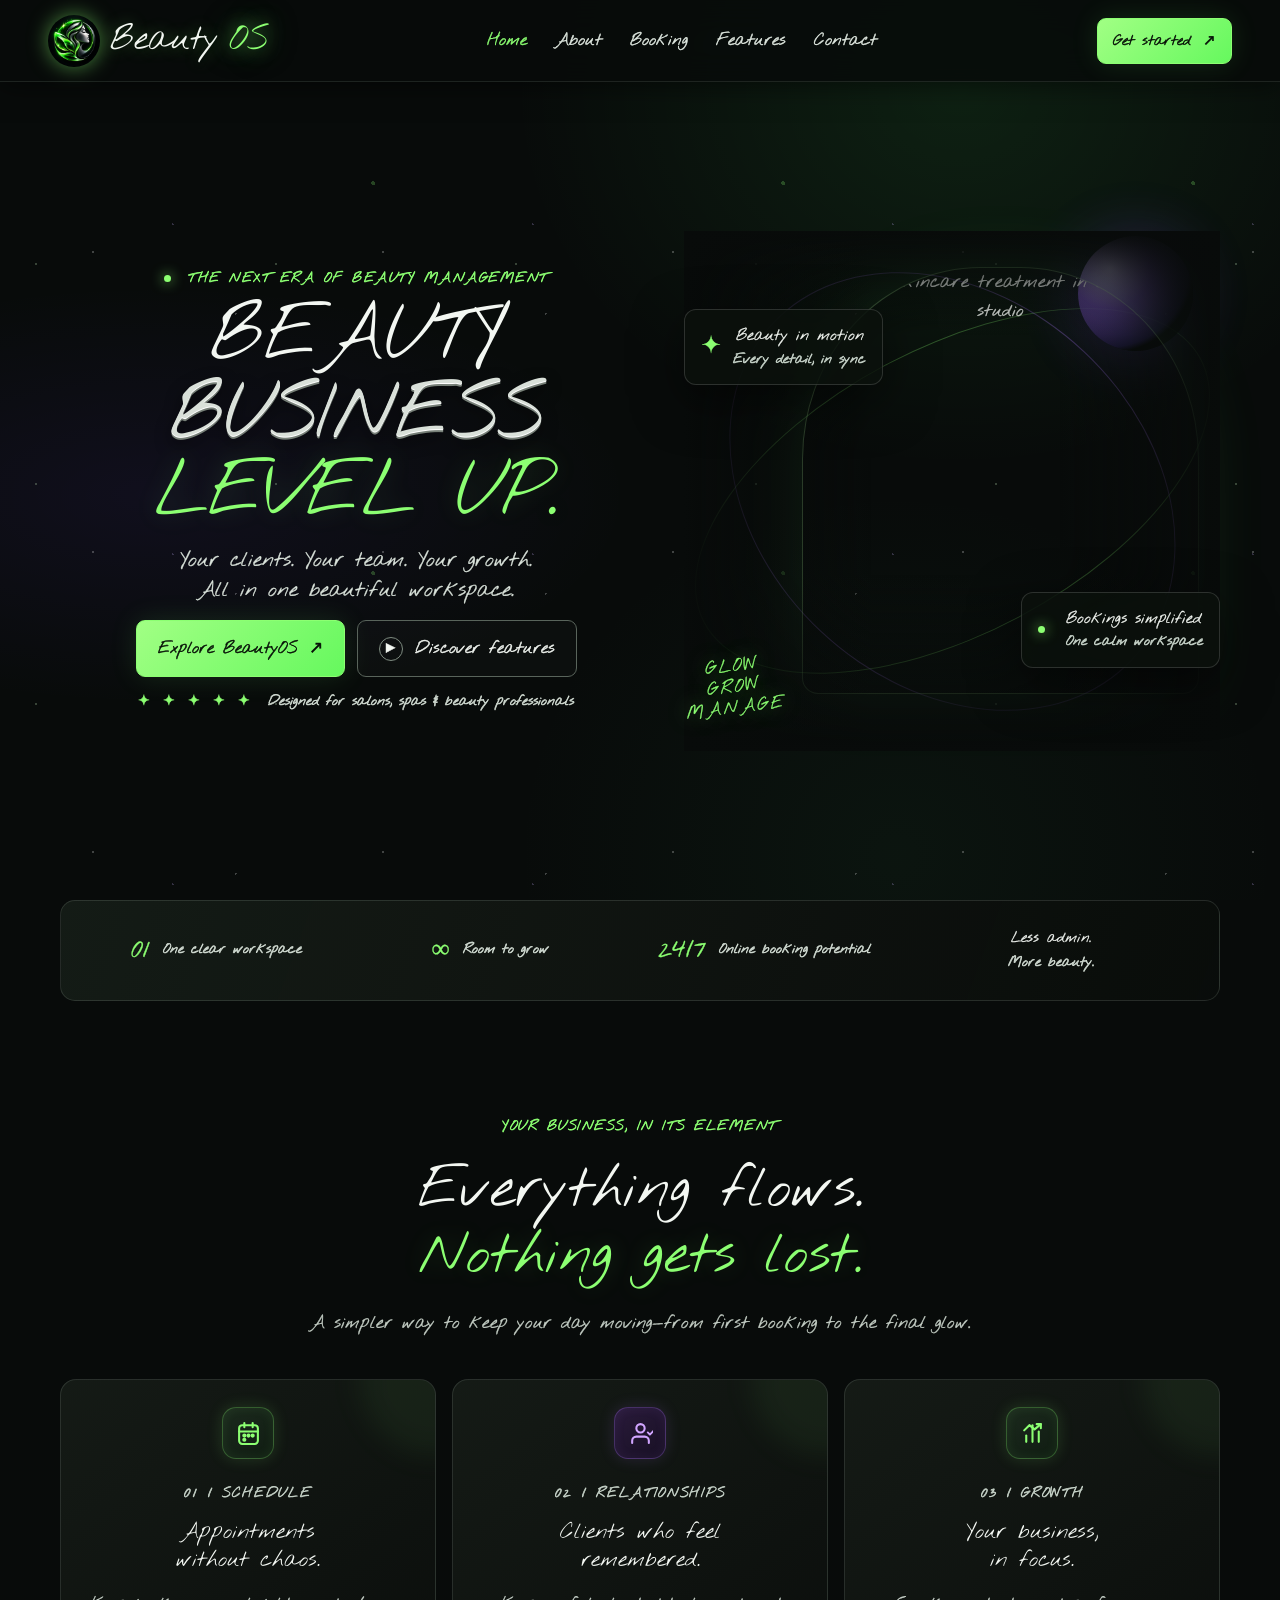
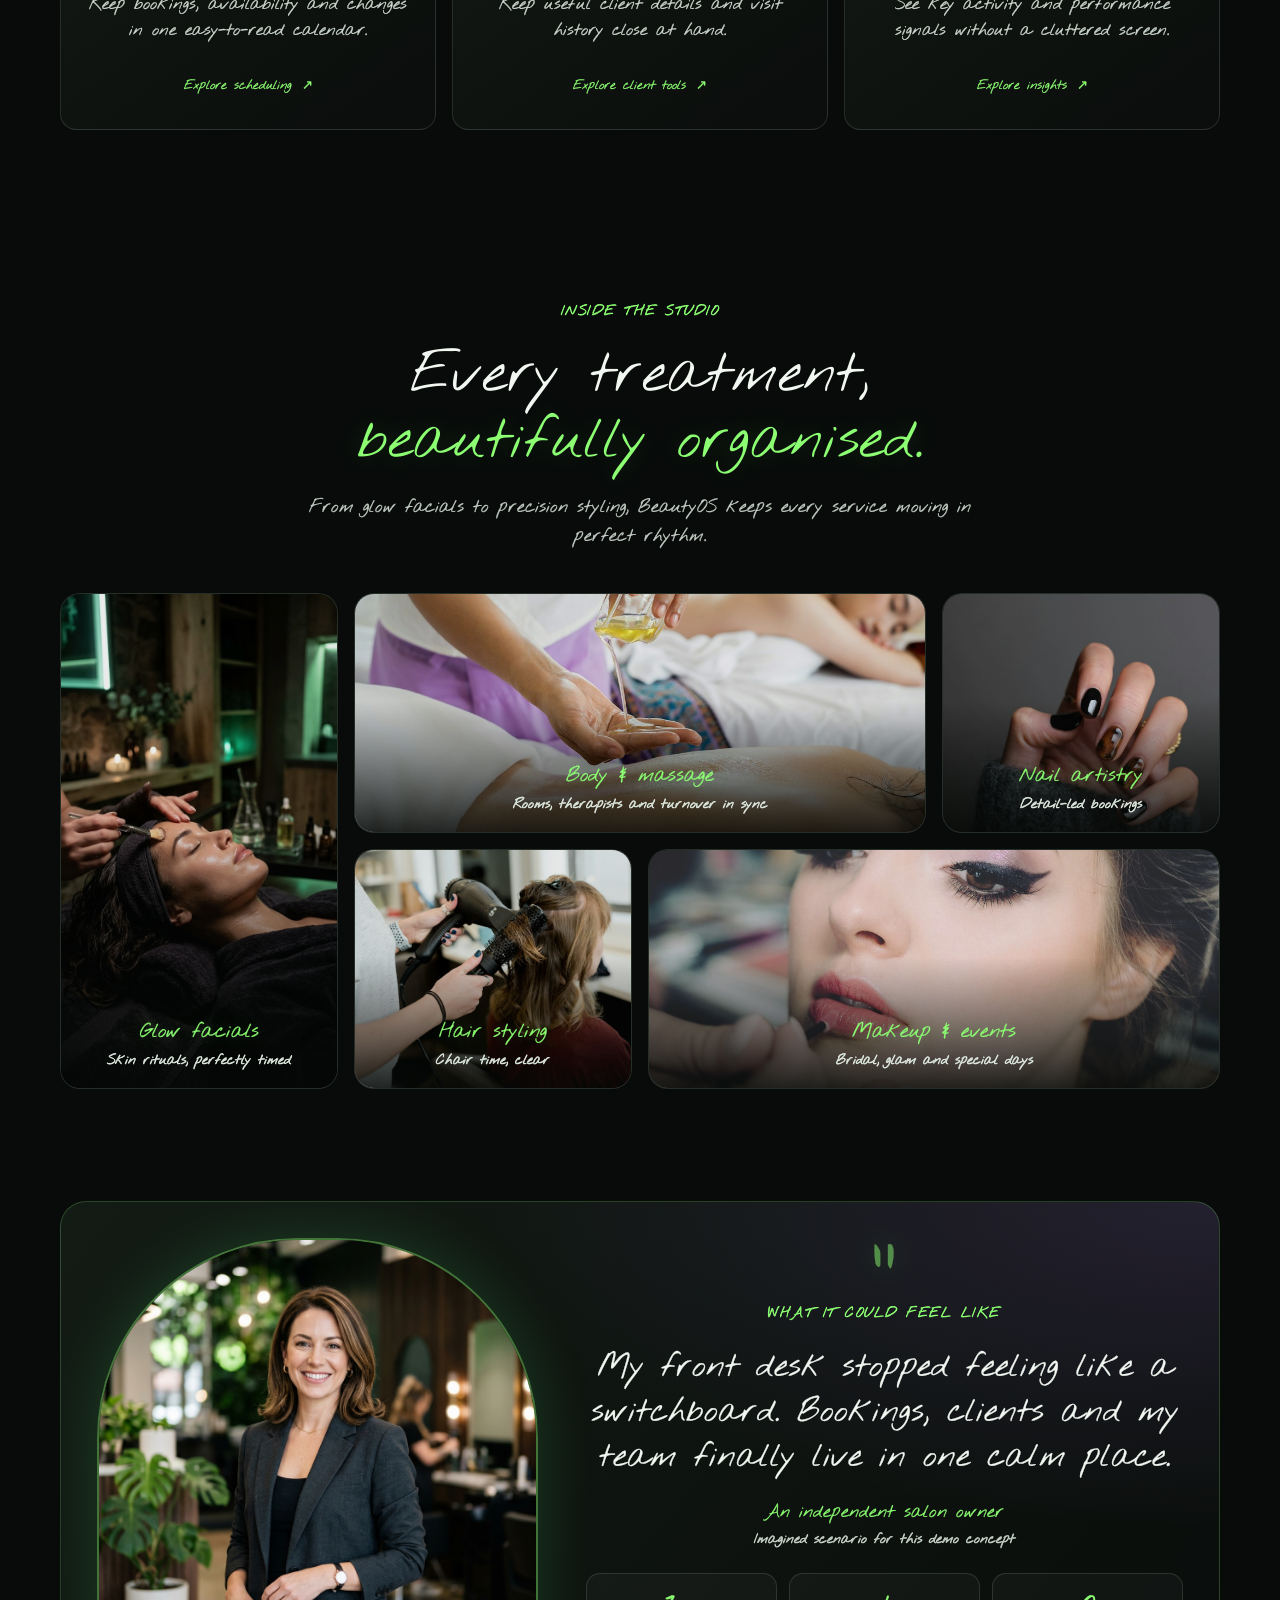
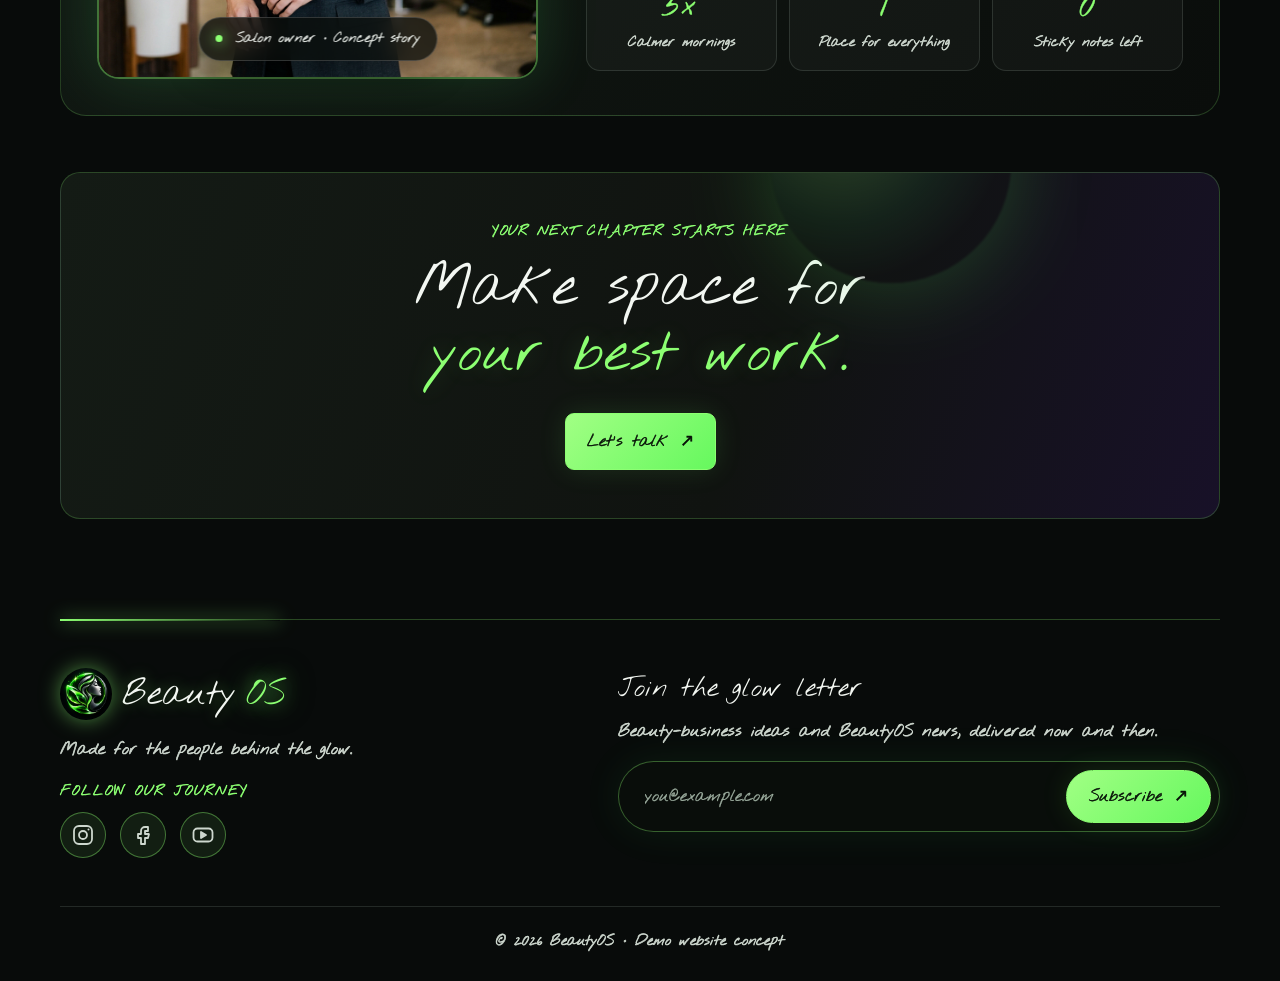
==== index.html @ af2d4995 "FirstCommit" ====
<!doctype html>
<html lang="en">
<head>
  <meta charset="utf-8">
  <meta name="viewport" content="width=device-width, initial-scale=1">
  <meta name="theme-color" content="#080b0a">
  <meta name="description" content="BeautyOS helps salons, spas, clinics and beauty professionals manage bookings, clients and growth.">
  <title>BeautyOS — Beauty Business, Level Up</title>
  <link rel="icon" type="image/png" href="assets/logo.png">
  <link rel="apple-touch-icon" href="assets/logo.png">
  <link rel="preconnect" href="https://fonts.googleapis.com">
  <link rel="preconnect" href="https://fonts.gstatic.com" crossorigin>
  <link href="https://fonts.googleapis.com/css2?family=Nothing+You+Could+Do&display=swap" rel="stylesheet">
  <link rel="stylesheet" href="styles.css">
</head>
<body>
<div class="space-glow"></div>
<header class="site-header">
  <a class="brand" href="index.html" aria-label="BeautyOS home"><img class="brand-icon" src="assets/logo.png" alt="BeautyOS Logo">Beauty<span>OS</span></a>
  <button class="menu-toggle" aria-label="Toggle navigation" aria-expanded="false">☰</button>
  <nav class="nav-links">
    <a class="active" href="index.html">Home</a>
    <a href="about.html">About</a>
    <a href="booking.html">Booking</a>
    <a href="features.html">Features</a>
    <a href="contact.html">Contact</a>
  </nav>
  <a class="button button-small" href="booking.html">Get started <span>↗</span></a>
</header>
<main>
  <section class="hero section-wrap">
    <div class="hero-copy reveal">
      <p class="eyebrow"><span class="pulse-dot"></span> THE NEXT ERA OF BEAUTY MANAGEMENT</p>
      <h1>BEAUTY<br><span class="metal-text">BUSINESS</span><br><span class="green-text">LEVEL UP.</span></h1>
      <p class="lead">Your clients. Your team. Your growth.<br>All in one beautiful workspace.</p>
      <div class="hero-actions">
        <a class="button" href="booking.html">Explore BeautyOS <span>↗</span></a>
        <a class="button button-ghost" href="features.html"><span class="play">▶</span> Discover features</a>
      </div>
      <div class="trust-line"><span class="tiny-stars">✦ ✦ ✦ ✦ ✦</span> Designed for salons, spas & beauty professionals</div>
    </div>
    <div class="hero-visual reveal delay-2">
      <div class="orbit orbit-one"></div>
      <div class="orbit orbit-two"></div>
      <div class="planet"></div>
      <img class="beauty-photo" src="https://images.unsplash.com/photo-1616394584738-fc6e612e71b9?auto=format&fit=crop&w=1000&q=85" alt="Beauty skincare treatment in a premium studio">
      <div class="photo-shade"></div>
      <div class="floating-tag tag-top">
        <span class="tag-icon">✦</span>
        <div><b>Beauty in motion</b><small>Every detail, in sync</small></div>
      </div>
      <div class="floating-tag tag-bottom">
        <span class="live-dot"></span>
        <div><b>Bookings simplified</b><small>One calm workspace</small></div>
      </div>
      <div class="glow-word">GLOW<br>GROW<br>MANAGE</div>
    </div>
  </section>
  <section class="stats-strip section-wrap reveal">
    <div><strong>01</strong><span>One clear workspace</span></div>
    <div><strong>∞</strong><span>Room to grow</span></div>
    <div><strong>24/7</strong><span>Online booking potential</span></div>
    <div class="stats-note">Less admin.<br><span>More beauty.</span></div>
  </section>
  <section class="section-wrap section-block">
    <div class="section-heading reveal">
      <p class="eyebrow">YOUR BUSINESS, IN ITS ELEMENT</p>
      <h2>Everything flows.<br><span class="green-text">Nothing gets lost.</span></h2>
      <p class="muted">A simpler way to keep your day moving—from first booking to the final glow.</p>
    </div>
    <div class="feature-grid">
      <article class="feature-card reveal">
        <div class="feature-icon green-icon">
          <svg viewBox="0 0 24 24" fill="none" stroke="currentColor" stroke-width="2" stroke-linecap="round" stroke-linejoin="round" aria-hidden="true"><rect x="3" y="4" width="18" height="18" rx="3"/><line x1="16" y1="2" x2="16" y2="6"/><line x1="8" y1="2" x2="8" y2="6"/><line x1="3" y1="10" x2="21" y2="10"/><circle cx="8" cy="14" r="1" fill="currentColor"/><circle cx="12" cy="14" r="1" fill="currentColor"/><circle cx="16" cy="14" r="1" fill="currentColor"/><circle cx="8" cy="18" r="1" fill="currentColor"/></svg>
        </div>
        <p class="card-kicker">01 / SCHEDULE</p>
        <h3>Appointments<br>without chaos.</h3>
        <p>Keep bookings, availability and changes in one easy-to-read calendar.</p>
        <a href="features.html">Explore scheduling <span>↗</span></a>
      </article>
      <article class="feature-card reveal delay-1">
        <div class="feature-icon purple-icon">
          <svg viewBox="0 0 24 24" fill="none" stroke="currentColor" stroke-width="2" stroke-linecap="round" stroke-linejoin="round" aria-hidden="true"><path d="M20 21v-2a4 4 0 0 0-4-4H8a4 4 0 0 0-4 4v2"/><circle cx="12" cy="7" r="4"/><path d="M19 11l2 2 4-4" stroke-width="1.8"/></svg>
        </div>
        <p class="card-kicker">02 / RELATIONSHIPS</p>
        <h3>Clients who feel<br>remembered.</h3>
        <p>Keep useful client details and visit history close at hand.</p>
        <a href="features.html">Explore client tools <span>↗</span></a>
      </article>
      <article class="feature-card reveal delay-2">
        <div class="feature-icon green-icon">
          <svg viewBox="0 0 24 24" fill="none" stroke="currentColor" stroke-width="2" stroke-linecap="round" stroke-linejoin="round" aria-hidden="true"><line x1="18" y1="20" x2="18" y2="10"/><line x1="12" y1="20" x2="12" y2="4"/><line x1="6" y1="20" x2="6" y2="14"/><polyline points="4 9 9 4 14 8 20 3"/><polyline points="16 3 20 3 20 7"/></svg>
        </div>
        <p class="card-kicker">03 / GROWTH</p>
        <h3>Your business,<br>in focus.</h3>
        <p>See key activity and performance signals without a cluttered screen.</p>
        <a href="features.html">Explore insights <span>↗</span></a>
      </article>
    </div>
  </section>
  <section class="section-wrap sec">
    <div class="section-heading reveal">
      <p class="eyebrow">INSIDE THE STUDIO</p>
      <h2>Every treatment,<br><span class="green-text">beautifully organised.</span></h2>
      <p class="muted">From glow facials to precision styling, BeautyOS keeps every service moving in perfect rhythm.</p>
    </div>
    <div class="bento">
      <figure class="bento-item bento-tall"><img src="assets/facial-glow.jpg" alt="Glow facial treatment in a dark green-lit spa" loading="lazy"><figcaption><b>Glow facials</b><small>Skin rituals, perfectly timed</small></figcaption></figure>
      <figure class="bento-item bento-wide"><img src="assets/massage.jpg" alt="Relaxing oil massage treatment" loading="lazy"><figcaption><b>Body &amp; massage</b><small>Rooms, therapists and turnover in sync</small></figcaption></figure>
      <figure class="bento-item"><img src="assets/nails.jpg" alt="Glossy manicure with tortoiseshell nail art" loading="lazy"><figcaption><b>Nail artistry</b><small>Detail-led bookings</small></figcaption></figure>
      <figure class="bento-item"><img src="assets/hair.jpg" alt="Stylist blow-drying a client's hair" loading="lazy"><figcaption><b>Hair styling</b><small>Chair time, clear</small></figcaption></figure>
      <figure class="bento-item bento-wide"><img src="assets/makeup.jpg" alt="Makeup artist applying lip colour" loading="lazy"><figcaption><b>Makeup &amp; events</b><small>Bridal, glam and special days</small></figcaption></figure>
    </div>
  </section>
  <section class="section-wrap sec">
    <div class="spotlight reveal">
      <div class="spotlight-photo">
        <img src="assets/owner.jpg" alt="Smiling salon owner standing in her modern salon" loading="lazy">
        <span class="spot-badge"><span class="live-dot"></span> Salon owner · Concept story</span>
      </div>
      <div class="spotlight-copy">
        <div class="quote-mark" aria-hidden="true">“</div>
        <p class="eyebrow">WHAT IT COULD FEEL LIKE</p>
        <blockquote>My front desk stopped feeling like a switchboard. Bookings, clients and my team finally live in one calm place.</blockquote>
        <p class="spot-by"><b>An independent salon owner</b> <small>Imagined scenario for this demo concept</small></p>
        <div class="spot-metrics">
          <div><strong>3×</strong><span>Calmer mornings</span></div>
          <div><strong>1</strong><span>Place for everything</span></div>
          <div><strong>0</strong><span>Sticky notes left</span></div>
        </div>
      </div>
    </div>
  </section>
  <section class="cta-band section-wrap reveal">
    <div>
      <p class="eyebrow">YOUR NEXT CHAPTER STARTS HERE</p>
      <h2>Make space for<br><span class="green-text">your best work.</span></h2>
    </div>
    <a class="button" href="contact.html">Let’s talk <span>↗</span></a>
    <div class="cta-planet"></div>
  </section>
</main>
<footer class="footer site-footer section-wrap">
  <div class="footer-brand">
    <span class="brand"><img class="brand-icon" src="assets/logo.png" alt="BeautyOS Logo">Beauty<span>OS</span></span>
    <p>Made for the people behind the glow.</p>
    <p class="footer-follow">Follow our journey</p>
    <div class="social-row footer-social">
      <a class="social-link" href="https://www.instagram.com/" target="_blank" rel="noopener" aria-label="Instagram"><svg viewBox="0 0 24 24" fill="none" stroke="currentColor" stroke-width="1.8" stroke-linecap="round" stroke-linejoin="round" aria-hidden="true"><rect x="3" y="3" width="18" height="18" rx="5"/><circle cx="12" cy="12" r="4"/><circle cx="17.5" cy="6.5" r="1" fill="currentColor" stroke="none"/></svg></a>
      <a class="social-link" href="https://www.facebook.com/" target="_blank" rel="noopener" aria-label="Facebook"><svg viewBox="0 0 24 24" fill="none" stroke="currentColor" stroke-width="1.8" stroke-linecap="round" stroke-linejoin="round" aria-hidden="true"><path d="M14 8h3V4h-3a4 4 0 0 0-4 4v3H7v4h3v6h4v-6h3l1-4h-4V8z"/></svg></a>
      <a class="social-link" href="https://www.youtube.com/" target="_blank" rel="noopener" aria-label="YouTube"><svg viewBox="0 0 24 24" fill="none" stroke="currentColor" stroke-width="1.8" stroke-linecap="round" stroke-linejoin="round" aria-hidden="true"><rect x="2.5" y="5.5" width="19" height="13" rx="4"/><path d="M10 9l5 3-5 3z" fill="currentColor"/></svg></a>
    </div>
  </div>
  <div class="footer-news">
    <h3>Join the glow letter</h3>
    <p>Beauty-business ideas and BeautyOS news, delivered now and then.</p>
    <form class="newsletter" novalidate>
      <label class="sr-only" for="newsletterEmail">Email address</label>
      <input id="newsletterEmail" type="email" placeholder="you@example.com" autocomplete="email" required>
      <button class="button" type="submit">Subscribe <span>&#8599;</span></button>
    </form>
    <p class="newsletter-msg" role="status" aria-live="polite"></p>
  </div>
  <small>&copy; <span data-year></span> BeautyOS &middot; Demo website concept</small>
</footer>
<script src="script.js"></script>
</body>
</html>
---- styles.css ----
/* BeautyOS — Dark Galaxy, Neon Green, Metallic Grey Design System */
@import url('https://fonts.googleapis.com/css2?family=Nothing+You+Could+Do&family=Orbitron:wght@500;600;700;800;900&family=Space+Grotesk:wght@400;500;600;700&display=swap');

:root {
  --bg: #080b0a;
  --panel: #101512;
  --panel2: #151b17;
  --line: rgba(193, 214, 197, 0.15);
  --text: #f3f7f2;
  --muted: #a6b0a8;
  --green: #8cff72;
  --green2: #51ed76;
  --purple: #b17cff;
  --font-logo: 'Nothing You Could Do', cursive;
  --font-display: 'Nothing You Could Do', cursive;
  --font-body: 'Nothing You Could Do', cursive;
  --header-height: 82px;
  --header-height-mobile: 70px;
}

/* Global Reset & Base */
*, *::before, *::after {
  box-sizing: border-box;
}

html {
  scroll-behavior: smooth;
  scroll-padding-top: calc(var(--header-height) + 16px);
}

body {
  margin: 0;
  padding-top: var(--header-height);
  background: var(--bg);
  color: var(--text);
  font-family: var(--font-body);
  font-size: 16px;
  line-height: 1.6;
  overflow-x: hidden;
}

/* Global typography safeguard: no text less than 12px across the website */
small, .small, .form-note, .card-kicker, .eyebrow, .trust-line, .booking-photo-caption, .stats-strip span {
  font-size: max(12px, 0.75rem);
}

a {
  color: inherit;
  text-decoration: none;
}

button, input, select, textarea {
  font: inherit;
}

/* Background Atmosphere */
.space-glow {
  position: fixed;
  inset: 0;
  z-index: -2;
  pointer-events: none;
  background:
    radial-gradient(ellipse at 75% 10%, rgba(75, 255, 104, 0.09), transparent 33%),
    radial-gradient(ellipse at 12% 55%, rgba(116, 62, 255, 0.08), transparent 30%),
    radial-gradient(ellipse at 70% 95%, rgba(47, 132, 76, 0.08), transparent 30%),
    #080b0a;
}

.space-glow::after {
  content: "";
  position: absolute;
  inset: 0;
  opacity: 0.23;
  background-image:
    radial-gradient(1px 1px at 15% 20%, #d9ffce 99%, transparent),
    radial-gradient(1px 1px at 76% 12%, #fff 99%, transparent),
    radial-gradient(1px 1px at 48% 68%, #c6b1ff 99%, transparent),
    radial-gradient(2px 2px at 91% 47%, #8cff72 99%, transparent),
    radial-gradient(1px 1px at 32% 84%, #fff 99%, transparent);
  background-size: 240px 220px, 310px 280px, 360px 330px, 410px 390px, 290px 300px;
  animation: starDrift 38s linear infinite;
}

/* Fixed Header */
.site-header {
  position: fixed;
  top: 0;
  left: 0;
  right: 0;
  width: 100%;
  height: var(--header-height);
  z-index: 1000;
  background: rgba(8, 11, 10, 0.85);
  -webkit-backdrop-filter: blur(16px);
  backdrop-filter: blur(16px);
  border-bottom: 1px solid rgba(193, 214, 197, 0.12);
  box-shadow: 0 4px 25px rgba(0, 0, 0, 0.5);
  display: flex;
  align-items: center;
  justify-content: space-between;
  gap: 28px;
  padding: 0 max(28px, calc((100% - 1240px) / 2 + 28px));
  box-sizing: border-box;
  transition: background 0.3s ease, border-color 0.3s ease, box-shadow 0.3s ease;
}

.site-header.header-scrolled {
  background: rgba(8, 11, 10, 0.95);
  border-bottom-color: rgba(140, 255, 114, 0.25);
  box-shadow: 0 8px 32px rgba(0, 0, 0, 0.65), 0 0 20px rgba(140, 255, 114, 0.08);
}

/* Custom Signature Logo: 'Nothing You Could Do', cursive with logo.png icon */
.brand {
  font-family: var(--font-logo);
  font-size: 2.15rem;
  font-weight: 700;
  letter-spacing: 0;
  line-height: 1;
  white-space: nowrap;
  display: inline-flex;
  align-items: center;
  gap: 10px;
  color: #f3f7f2;
  text-shadow: 0 0 16px rgba(140, 255, 114, 0.4), 0 2px 4px rgba(0, 0, 0, 0.8);
  position: relative;
  text-decoration: none;
  transition: transform 0.25s cubic-bezier(0.34, 1.56, 0.64, 1), text-shadow 0.25s ease, filter 0.25s ease;
  user-select: none;
}

.brand:hover {
  transform: translateY(-2px) scale(1.03);
  text-shadow: 0 0 24px rgba(140, 255, 114, 0.75), 0 0 40px rgba(81, 237, 118, 0.4);
  filter: brightness(1.12);
}

.brand-icon {
  width: 52px;
  height: 52px;
  border-radius: 50%;
  object-fit: contain;
  display: inline-block;
  flex-shrink: 0;
  filter: drop-shadow(0 0 10px rgba(140, 255, 114, 0.5));
  transition: transform 0.3s cubic-bezier(0.34, 1.56, 0.64, 1), filter 0.3s ease;
  vertical-align: middle;
}

.brand:hover .brand-icon {
  transform: rotate(6deg) scale(1.08);
  filter: drop-shadow(0 0 18px rgba(140, 255, 114, 0.9));
}

.brand span {
  font-family: var(--font-logo);
  color: var(--green);
  text-shadow: 0 0 18px rgba(140, 255, 114, 0.85), 0 0 32px rgba(81, 237, 118, 0.5);
  margin-left: 0;
  padding-left: 0;
  display: inline-block;
}

.brand i {
  display: none !important;
}

/* Navigation Links */
.nav-links {
  display: flex;
  gap: 28px;
  align-items: center;
}

.nav-links a {
  font-size: 0.9rem;
  color: #b8c1ba;
  transition: color 0.25s ease;
}

.nav-links a:hover,
.nav-links a.active {
  color: var(--green);
}

/* Buttons */
.button {
  display: inline-flex;
  align-items: center;
  justify-content: center;
  gap: 12px;
  padding: 14px 21px;
  border-radius: 9px;
  border: 1px solid var(--green);
  background: linear-gradient(135deg, #a1ff84, #66f85e);
  color: #071007;
  font-weight: 700;
  font-size: 0.95rem;
  box-shadow: 0 0 28px rgba(113, 255, 105, 0.12);
  transition: transform 0.25s, box-shadow 0.25s, filter 0.25s;
}

.button:hover {
  transform: translateY(-3px);
  box-shadow: 0 7px 32px rgba(113, 255, 105, 0.25);
  filter: saturate(1.15);
}

.button-small {
  padding: 10px 15px;
  font-size: 0.85rem;
}

.button-ghost {
  background: rgba(255, 255, 255, 0.02);
  border-color: #59645b;
  color: var(--text);
  box-shadow: none;
}

.button-ghost:hover {
  border-color: var(--purple);
  box-shadow: 0 0 25px rgba(177, 124, 255, 0.15);
}

.play {
  font-size: 12px;
  border: 1px solid #7e8b80;
  border-radius: 50%;
  width: 24px;
  height: 24px;
  display: grid;
  place-items: center;
}

.menu-toggle {
  display: none;
  background: none;
  color: var(--text);
  border: 0;
  font-size: 1.5rem;
  cursor: pointer;
}

/* Sections & Layout */
.section-wrap {
  width: min(1160px, calc(100% - 48px));
  margin-inline: auto;
}

.hero {
  min-height: 620px;
  padding: 72px 0 62px;
  display: grid;
  grid-template-columns: 1fr 0.95fr;
  align-items: center;
  gap: 32px;
}

.eyebrow {
  font-size: 12px;
  letter-spacing: 2.1px;
  font-weight: 700;
  color: var(--green);
  margin: 0 0 20px;
}

.pulse-dot, .live-dot {
  display: inline-block;
  width: 7px;
  height: 7px;
  background: var(--green);
  border-radius: 50%;
  box-shadow: 0 0 13px var(--green);
  margin-right: 9px;
}

.hero h1, .page-hero h1, .contact-copy h1 {
  font: 900 clamp(3.4rem, 7.4vw, 6.4rem) / 0.99 var(--font-display);
  letter-spacing: -0.065em;
  margin: 0 0 24px;
  text-transform: uppercase;
}

.metal-text {
  color: #d9e0d9;
  text-shadow: 0 1px #fff, 0 3px #778078, 0 7px 16px rgba(0, 0, 0, 0.8);
}

.green-text {
  color: var(--green);
  text-shadow: 0 0 24px rgba(140, 255, 114, 0.19);
}

.lead {
  font-size: 1.08rem;
  line-height: 1.8;
  color: #c3ccc4;
  max-width: 510px;
}

.hero-actions {
  display: flex;
  flex-wrap: wrap;
  gap: 12px;
  margin-top: 30px;
}

.trust-line {
  margin-top: 35px;
  color: #8f9b91;
  font-size: 13px;
}

.tiny-stars {
  color: var(--green);
  letter-spacing: 3px;
  margin-right: 8px;
}

.hero-visual {
  height: 490px;
  position: relative;
  display: grid;
  place-items: center;
}

.beauty-photo {
  position: absolute;
  right: 4%;
  top: 7%;
  width: 74%;
  height: 82%;
  object-fit: cover;
  object-position: center;
  border-radius: 45% 45% 16px 16px;
  filter: saturate(0.86);
  border: 1px solid rgba(167, 255, 145, 0.32);
  box-shadow: 0 0 70px rgba(82, 255, 110, 0.12);
}

.photo-shade {
  position: absolute;
  inset: 0;
  background:
    linear-gradient(90deg, #080b0a 0%, transparent 35%, transparent 70%, #080b0a 100%),
    linear-gradient(0deg, #080b0a 0%, transparent 34%, transparent 80%, #080b0a 100%);
  pointer-events: none;
}

.orbit {
  position: absolute;
  border: 1px solid rgba(140, 255, 114, 0.28);
  border-radius: 50%;
  transform: rotate(-28deg);
}

.orbit-one {
  width: 105%;
  height: 55%;
}

.orbit-two {
  width: 92%;
  height: 74%;
  border-color: rgba(177, 124, 255, 0.3);
  transform: rotate(43deg);
}

.planet {
  position: absolute;
  width: 115px;
  height: 115px;
  right: 5%;
  top: 1%;
  border-radius: 50%;
  background: radial-gradient(circle at 28% 28%, #d9c8ff, #6b4caa 35%, #211b43 67%, #090b0c 72%);
  box-shadow: 0 0 65px rgba(137, 85, 255, 0.3);
  opacity: 0.85;
}

.glow-word {
  position: absolute;
  bottom: 6%;
  left: 0;
  font: 800 1.1rem / 1.2 var(--font-display);
  letter-spacing: 0.12em;
  color: var(--green);
  text-shadow: 0 0 20px rgba(140, 255, 114, 0.6);
  transform: rotate(-7deg);
}

.floating-tag {
  position: absolute;
  z-index: 2;
  display: flex;
  align-items: center;
  gap: 12px;
  padding: 13px 16px;
  border: 1px solid rgba(255, 255, 255, 0.14);
  border-radius: 12px;
  background: rgba(12, 17, 13, 0.83);
  -webkit-backdrop-filter: blur(14px);
  backdrop-filter: blur(14px);
  box-shadow: 0 15px 50px rgba(0, 0, 0, 0.5);
}

.floating-tag b, .floating-tag small {
  display: block;
}

.floating-tag b {
  font-size: 13px;
}

.floating-tag small {
  font-size: 12px;
  color: #a7b2a8;
}

.tag-icon {
  font-size: 1.5rem;
  color: var(--green);
}

.tag-top {
  top: 15%;
  left: 0;
}

.tag-bottom {
  bottom: 16%;
  right: 0;
}

/* Stats Strip */
.stats-strip {
  display: grid;
  grid-template-columns: repeat(3, 1fr) 1.1fr;
  gap: 20px;
  padding: 25px 28px;
  border: 1px solid var(--line);
  border-radius: 15px;
  background: linear-gradient(110deg, rgba(22, 29, 23, 0.9), rgba(10, 13, 11, 0.8));
  align-items: center;
}

.stats-strip > div:not(.stats-note) {
  display: flex;
  align-items: center;
  gap: 13px;
}

.stats-strip strong {
  font: 700 1.6rem var(--font-display);
  color: var(--green);
}

.stats-strip span {
  font-size: 12.5px;
  color: #b6c0b7;
}

.stats-note {
  text-align: right;
  font-size: 0.95rem;
  font-weight: 700;
}

.stats-note span {
  color: var(--green);
}

/* Section Components */
.section-block {
  padding: 115px 0;
}

.section-heading {
  max-width: 650px;
  margin-bottom: 42px;
}

.section-heading h2, .cta-band h2, .image-feature h2, .about-copy h2, .concept-panel h2 {
  font: 700 clamp(2.2rem, 4.5vw, 3.7rem) / 1.15 var(--font-display);
  letter-spacing: -0.055em;
  margin: 0 0 17px;
}

.muted {
  color: var(--muted);
}

.feature-grid {
  display: grid;
  grid-template-columns: repeat(3, 1fr);
  gap: 16px;
}

.feature-card, .detail-card {
  border: 1px solid var(--line);
  border-radius: 16px;
  background: linear-gradient(145deg, rgba(22, 28, 23, 0.94), rgba(11, 14, 12, 0.94));
  padding: 27px;
  position: relative;
  overflow: hidden;
  transition: transform 0.3s, border-color 0.3s, box-shadow 0.3s;
}

.feature-card::before, .detail-card::before {
  content: "";
  position: absolute;
  width: 150px;
  height: 150px;
  right: -75px;
  top: -75px;
  border-radius: 50%;
  background: rgba(140, 255, 114, 0.06);
  filter: blur(15px);
}

.feature-card:hover, .detail-card:hover {
  transform: translateY(-6px);
  border-color: rgba(140, 255, 114, 0.4);
  box-shadow: 0 20px 55px rgba(0, 0, 0, 0.25);
}

.feature-icon {
  display: grid;
  place-items: center;
  width: 52px;
  height: 52px;
  border-radius: 14px;
  font-size: 1.5rem;
  margin-bottom: 24px;
  background: #1b291d;
  transition: transform 0.3s cubic-bezier(0.34, 1.56, 0.64, 1), box-shadow 0.3s ease, border-color 0.3s ease;
}

.feature-icon svg {
  width: 25px;
  height: 25px;
  display: block;
}

.green-icon {
  color: var(--green);
  background: linear-gradient(145deg, #1b291d, #101c12);
  border: 1px solid rgba(140, 255, 114, 0.28);
  box-shadow: 0 0 16px rgba(140, 255, 114, 0.15), inset 0 0 12px rgba(140, 255, 114, 0.08);
}

.purple-icon {
  color: #d1a5ff;
  background: linear-gradient(145deg, #291a3a, #181024);
  border: 1px solid rgba(177, 124, 255, 0.28);
  box-shadow: 0 0 16px rgba(177, 124, 255, 0.15), inset 0 0 12px rgba(177, 124, 255, 0.08);
}

.tool-tile:hover .green-icon,
.feature-card:hover .green-icon,
.detail-card:hover .green-icon {
  transform: scale(1.1) translateY(-2px);
  box-shadow: 0 0 22px rgba(140, 255, 114, 0.4);
  border-color: rgba(140, 255, 114, 0.55);
}

.tool-tile:hover .purple-icon,
.feature-card:hover .purple-icon,
.detail-card:hover .purple-icon {
  transform: scale(1.1) translateY(-2px);
  box-shadow: 0 0 22px rgba(177, 124, 255, 0.4);
  border-color: rgba(177, 124, 255, 0.55);
}

.card-kicker {
  font-size: 12px;
  letter-spacing: 1.7px;
  color: #879489;
}

.feature-card h3 {
  font: 700 1.35rem / 1.3 var(--font-display);
  margin: 12px 0;
}

.feature-card p:not(.card-kicker), .detail-card p {
  font-size: 0.92rem;
  color: #aeb9b0;
}

.feature-card a, .text-link {
  display: inline-flex;
  gap: 10px;
  color: var(--green);
  font-size: 13px;
  font-weight: 700;
  margin-top: 14px;
}

.cta-band {
  position: relative;
  overflow: hidden;
  display: flex;
  justify-content: space-between;
  align-items: center;
  gap: 25px;
  padding: 48px;
  margin-bottom: 100px;
  border: 1px solid rgba(140, 255, 114, 0.2);
  border-radius: 20px;
  background: linear-gradient(110deg, #141b15, #101310 60%, #181128);
}

.cta-band .eyebrow {
  margin-bottom: 12px;
}

.cta-band h2 {
  margin: 0;
}

.cta-band .button {
  z-index: 2;
}

.cta-planet {
  position: absolute;
  width: 240px;
  height: 240px;
  border-radius: 50%;
  right: 18%;
  top: -130px;
  background: radial-gradient(circle at 30% 30%, #9dff88, #235d37 45%, #101310 70%);
  opacity: 0.22;
  filter: blur(1px);
  box-shadow: 0 0 90px #60ff6b;
}

/* Footer & Footer Brand */
.footer {
  border-top: 1px solid var(--line);
  padding: 30px 0 35px;
  display: grid;
  grid-template-columns: 1fr 1.5fr 1.5fr;
  gap: 18px;
  align-items: center;
}

.footer .brand {
  font-size: 1.75rem;
}

.footer p {
  color: #8f9a91;
  font-size: 13px;
}

.footer > div {
  display: flex;
  gap: 20px;
  justify-content: flex-end;
}

.footer > div a, .footer small {
  color: #89958b;
  font-size: 12px;
}

.footer small {
  grid-column: 1 / -1;
}

/* Page Hero */
.page-hero {
  padding: 70px 0 55px;
}

.page-hero h1 {
  font-size: clamp(3.4rem, 8vw, 6.6rem);
}

.page-hero .lead {
  max-width: 650px;
}

/* Features Page Details */
.feature-detail-grid {
  display: grid;
  grid-template-columns: repeat(2, 1fr);
  gap: 18px;
  padding-bottom: 80px;
}

.detail-card {
  padding: 32px;
}

.detail-top {
  display: flex;
  align-items: center;
  justify-content: space-between;
}

.detail-top .feature-icon {
  margin: 0;
}

.detail-card h2 {
  font: 700 1.45rem var(--font-display);
  margin: 28px 0 10px;
}

.detail-card ul {
  padding-left: 20px;
  color: #b6c1b8;
  font-size: 14px;
}

.detail-card li {
  padding: 4px 0;
}

.image-feature {
  display: grid;
  grid-template-columns: 1fr 1fr;
  gap: 50px;
  align-items: center;
  padding: 25px 0 110px;
}

.image-feature > img {
  width: 100%;
  height: 400px;
  object-fit: cover;
  border-radius: 18px;
  filter: saturate(0.8);
  border: 1px solid var(--line);
}

.image-feature-copy p:not(.eyebrow) {
  color: var(--muted);
  max-width: 460px;
}

/* Booking Layout & Form */
.booking-layout {
  display: grid;
  grid-template-columns: 0.9fr 1fr;
  gap: 28px;
  padding-bottom: 100px;
  align-items: stretch;
}

.booking-photo {
  position: relative;
  min-height: 580px;
  border-radius: 18px;
  overflow: hidden;
  border: 1px solid var(--line);
}

.booking-photo img {
  width: 100%;
  height: 100%;
  position: absolute;
  inset: 0;
  object-fit: cover;
  filter: saturate(0.7);
}

.booking-photo::after {
  content: "";
  position: absolute;
  inset: 0;
  background: linear-gradient(0deg, #080b0a 0%, transparent 50%, rgba(8, 11, 10, 0.13));
}

.booking-photo-caption {
  position: absolute;
  bottom: 24px;
  left: 24px;
  z-index: 1;
  font-size: 12px;
  letter-spacing: 1.4px;
}

.booking-panel, .contact-form {
  border: 1px solid var(--line);
  border-radius: 18px;
  background: linear-gradient(145deg, rgba(20, 26, 21, 0.96), rgba(10, 13, 11, 0.98));
  padding: 30px;
}

.form-progress {
  display: flex;
  align-items: center;
  gap: 12px;
  margin-bottom: 28px;
}

.form-progress > i {
  height: 1px;
  flex: 1;
  background: var(--line);
}

.step {
  display: flex;
  align-items: center;
  gap: 7px;
  justify-content: center;
  width: 32px;
  height: 32px;
  border: 1px solid #4a564b;
  border-radius: 50%;
  font-weight: 700;
  color: #a7b3a8;
  font-size: 13px;
}

.step.active {
  background: var(--green);
  border-color: var(--green);
  color: #071007;
}

.step small {
  font-size: 12px;
  white-space: nowrap;
  color: #a7b3a8;
  font-weight: 500;
}

.booking-panel label, .contact-form label {
  display: block;
  font-size: 13px;
  color: #d2d9d2;
  margin: 15px 0 7px;
}

.booking-panel input, .booking-panel select, .contact-form input, .contact-form select, .contact-form textarea {
  width: 100%;
  background: #0b100c;
  color: #f0f5f0;
  border: 1px solid #303a32;
  border-radius: 9px;
  padding: 13px 12px;
  font-size: 14px;
  outline: none;
  transition: border-color 0.2s, box-shadow 0.2s;
}

.booking-panel input:focus, .booking-panel select:focus, .contact-form input:focus, .contact-form select:focus, .contact-form textarea:focus {
  border-color: var(--green);
  box-shadow: 0 0 0 3px rgba(140, 255, 114, 0.15);
}

.form-row {
  display: grid;
  grid-template-columns: 1fr 1fr;
  gap: 13px;
}

.full-button {
  width: 100%;
  margin-top: 24px;
  cursor: pointer;
}

.form-note {
  font-size: 12px;
  color: #7f8a81;
  text-align: center;
  margin-top: 10px;
}

.form-message {
  color: var(--green);
  font-size: 13.5px;
  margin-top: 12px;
}

/* Contact Page */
.contact-hero {
  display: grid;
  grid-template-columns: 1fr 0.82fr;
  gap: 60px;
  align-items: center;
  padding: 60px 0 105px;
}

.contact-copy h1 {
  font-size: clamp(3.2rem, 6.7vw, 5.5rem);
}

.contact-detail {
  display: flex;
  align-items: center;
  gap: 15px;
  margin-top: 25px;
}

.detail-icon {
  display: grid;
  place-items: center;
  width: 43px;
  height: 43px;
  background: #1b291d;
  border: 1px solid #344a36;
  border-radius: 12px;
  color: var(--green);
  font-size: 1.2rem;
}

.contact-detail small, .contact-detail b {
  display: block;
}

.contact-detail small {
  color: #8c998e;
  font-size: 12px;
  letter-spacing: 1.3px;
}

.contact-detail b {
  font-size: 14px;
}

.contact-form h2 {
  font: 700 1.45rem var(--font-display);
  margin: 0 0 20px;
}

.contact-form .eyebrow {
  margin-bottom: 12px;
}

.contact-form textarea {
  resize: vertical;
}

/* About Page */
.about-grid {
  display: grid;
  grid-template-columns: 0.9fr 1fr;
  gap: 65px;
  align-items: center;
  padding: 0 0 100px;
}

.about-image {
  position: relative;
}

.about-image img {
  width: 100%;
  height: 530px;
  object-fit: cover;
  border-radius: 18px;
  filter: saturate(0.75);
  border: 1px solid var(--line);
}

.image-stamp {
  position: absolute;
  bottom: 25px;
  right: -20px;
  background: rgba(12, 17, 13, 0.86);
  -webkit-backdrop-filter: blur(10px);
  backdrop-filter: blur(10px);
  padding: 18px 24px;
  border: 1px solid rgba(140, 255, 114, 0.38);
  border-radius: 12px;
  font: 700 1rem var(--font-display);
  color: var(--green);
  transform: rotate(-5deg);
}

.image-stamp span {
  font: 600 12px / 1.4 var(--font-body);
  letter-spacing: 2px;
  color: #e2e8e2;
  display: block;
}

.about-copy > p:not(.eyebrow) {
  color: #aeb9b0;
}

.principle {
  display: flex;
  gap: 18px;
  border-top: 1px solid var(--line);
  padding: 15px 0;
}

.principle > span {
  font: 700 1rem var(--font-display);
  color: var(--green);
}

.principle b {
  font-size: 14px;
}

.principle p {
  margin: 3px 0;
  color: #929f94;
  font-size: 13px;
}

.concept-panel {
  padding: 45px;
  margin-bottom: 100px;
  border: 1px solid var(--line);
  border-radius: 18px;
  background: radial-gradient(ellipse at 85% 0%, rgba(81, 41, 165, 0.13), transparent 40%), linear-gradient(120deg, #131a14, #0b0e0c);
}

.concept-panel p {
  max-width: 650px;
}

.concept-panel .button {
  margin-top: 15px;
}

/* Animations */
.reveal {
  opacity: 0;
  transform: translateY(18px);
  animation: revealIn 0.8s ease forwards;
}

.delay-1 {
  animation-delay: 0.14s;
}

.delay-2 {
  animation-delay: 0.28s;
}

@keyframes revealIn {
  to {
    opacity: 1;
    transform: translateY(0);
  }
}

@keyframes starDrift {
  from {
    background-position: 0 0, 0 0, 0 0, 0 0, 0 0;
  }
  to {
    background-position: 240px 220px, -310px 280px, 360px -330px, -410px 390px, 290px -300px;
  }
}

/* Reduced Motion */
@media (prefers-reduced-motion: reduce) {
  *, *::before, *::after {
    animation-duration: 0.01ms !important;
    animation-iteration-count: 1 !important;
    scroll-behavior: auto !important;
    transition-duration: 0.01ms !important;
  }
  .reveal {
    opacity: 1;
    transform: none;
  }
}

/* Responsive Styles */
@media (max-width: 900px) {
  .site-header {
    gap: 15px;
    padding: 0 20px;
  }
  .nav-links {
    gap: 15px;
  }
  .nav-links a {
    font-size: 13px;
  }
  .hero {
    grid-template-columns: 1fr 1fr;
    gap: 10px;
  }
  .hero h1 {
    font-size: clamp(3rem, 7vw, 5rem);
  }
  .hero-visual {
    height: 420px;
  }
  .stats-strip {
    grid-template-columns: repeat(2, 1fr);
  }
  .stats-note {
    text-align: left;
  }
  .contact-hero {
    gap: 28px;
  }
  .about-grid {
    gap: 35px;
  }
}

@media (max-width: 680px) {
  html {
    scroll-padding-top: calc(var(--header-height-mobile) + 12px);
  }
  body {
    padding-top: var(--header-height-mobile);
  }
  .site-header {
    height: var(--header-height-mobile);
    padding: 0 20px;
  }
  .brand {
    font-size: 1.75rem;
    gap: 8px;
  }
  .brand-icon {
    width: 44px;
    height: 44px;
  }
  .menu-toggle {
    display: block;
    order: 3;
  }
  .site-header > .button {
    display: none;
  }
  .nav-links {
    display: none;
    position: fixed;
    top: var(--header-height-mobile);
    left: 0;
    right: 0;
    background: rgba(11, 16, 12, 0.98);
    -webkit-backdrop-filter: blur(20px);
    backdrop-filter: blur(20px);
    border-bottom: 1px solid var(--line);
    padding: 24px 20px;
    flex-direction: column;
    align-items: flex-start;
    gap: 18px;
    box-shadow: 0 14px 40px rgba(0, 0, 0, 0.7);
  }
  .nav-links.open {
    display: flex;
  }
  .nav-links a {
    font-size: 15px;
  }
  .section-wrap {
    width: min(100% - 32px, 540px);
  }
  .hero {
    padding-top: 35px;
    grid-template-columns: 1fr;
    min-height: auto;
  }
  .hero h1 {
    font-size: clamp(3.2rem, 13vw, 5.2rem);
  }
  .hero-visual {
    height: 390px;
    margin-top: 15px;
  }
  .beauty-photo {
    width: 75%;
    right: 8%;
    height: 86%;
  }
  .tag-top {
    left: 0;
  }
  .tag-bottom {
    right: 0;
  }
  .stats-strip {
    padding: 20px;
    gap: 18px;
  }
  .stats-strip strong {
    font-size: 1.25rem;
  }
  .stats-strip span {
    font-size: 12px;
  }
  .section-block {
    padding: 80px 0;
  }
  .feature-grid, .feature-detail-grid, .image-feature, .booking-layout, .contact-hero, .about-grid {
    grid-template-columns: 1fr;
  }
  .feature-grid {
    gap: 12px;
  }
  .feature-card {
    padding: 23px;
  }
  .cta-band {
    padding: 30px 24px;
    align-items: flex-start;
    flex-direction: column;
    margin-bottom: 70px;
  }
  .footer {
    grid-template-columns: 1fr;
    gap: 12px;
  }
  .footer .brand {
    font-size: 1.6rem;
  }
  .footer > div {
    justify-content: flex-start;
    flex-wrap: wrap;
  }
  .footer small {
    grid-column: auto;
  }
  .page-hero {
    padding: 40px 0 38px;
  }
  .page-hero h1 {
    font-size: clamp(3rem, 12vw, 5rem);
  }
  .image-feature {
    gap: 25px;
    padding-bottom: 80px;
  }
  .image-feature > img {
    height: 300px;
  }
  .booking-photo {
    min-height: 300px;
  }
  .booking-panel, .contact-form {
    padding: 22px;
  }
  .contact-hero {
    padding-top: 40px;
  }
  .about-image img {
    height: 350px;
  }
  .image-stamp {
    right: 8px;
  }
  .concept-panel {
    padding: 28px 22px;
    margin-bottom: 70px;
  }
  .form-row {
    grid-template-columns: 1fr;
  }
  .form-progress {
    gap: 6px;
  }
  .step small {
    font-size: 12px;
  }
}

/* ===== Global font enforcement: font-family: 'Nothing You Could Do', cursive; ===== */
html, body, *, *::before, *::after, button, input, select, textarea, option, h1, h2, h3, h4, h5, h6, p, a, span, small, b, strong, li, label {
  font-family: 'Nothing You Could Do', cursive !important;
}
/* Font only ships in regular weight; avoid fake-bold smearing */
body { font-synthesis: none; font-size: 18px; }
h1, h2, h3, strong, b, .button, .brand, .eyebrow, .card-kicker { font-weight: 400 !important; }
/* Cursive needs normal tracking (previous tight tracking was for Orbitron) */
.hero h1, .page-hero h1, .contact-copy h1 { letter-spacing: 0; line-height: 1.05; }
.section-heading h2, .cta-band h2, .image-feature h2, .about-copy h2, .concept-panel h2 { letter-spacing: 0; }
.eyebrow { letter-spacing: 1.5px; font-size: 14px; }
.nav-links a { font-size: 17px; }
.button { font-size: 17px; }
.button-small { font-size: 15px; }
.lead { font-size: 1.3rem; }
.feature-card p:not(.card-kicker), .detail-card p { font-size: 17px; }
.detail-card ul, .principle p, .principle b { font-size: 16px; }
.booking-panel label, .contact-form label { font-size: 15px; }
.booking-panel input, .booking-panel select, .contact-form input, .contact-form select, .contact-form textarea { font-size: 16px; }
.card-kicker, .form-note, .step small, .floating-tag small, .contact-detail small, .footer small, .footer > div a, .footer p, .trust-line, .booking-photo-caption, .stats-strip span { font-size: 14px; }
.floating-tag b, .contact-detail b { font-size: 16px; }
.nav-links a { font-size: 17px; }
.footer .brand { font-size: 2rem; }

/* ===== Center alignment for all main sections (header & footer unchanged) ===== */
main { text-align: center; }
main .lead, main .section-heading, main .image-feature-copy p:not(.eyebrow), main .concept-panel p, main .page-hero .lead, main .muted { margin-left: auto; margin-right: auto; }
main .section-heading { max-width: 700px; }

/* Hero: stack copy above visual, both centered */
main .hero { grid-template-columns: 1fr; justify-items: center; min-height: auto; gap: 48px; }
main .hero-actions { justify-content: center; }
main .hero-visual { width: min(560px, 100%); }

/* Stats strip */
main .stats-strip > div:not(.stats-note) { justify-content: center; }
main .stats-note { text-align: center; }

/* Cards */
main .feature-icon { margin-left: auto; margin-right: auto; }
main .detail-top { justify-content: center; flex-direction: column; gap: 14px; }
main .detail-top .feature-icon { margin: 0 auto; }
main .detail-card ul { list-style: none; padding-left: 0; }

/* CTA band */
main .cta-band { flex-direction: column; align-items: center; justify-content: center; text-align: center; }

/* Two-column sections become centered single column */
main .image-feature, main .about-grid, main .contact-hero { grid-template-columns: 1fr; justify-items: center; }
main .image-feature > img, main .about-image { max-width: 720px; width: 100%; }
main .image-feature-copy, main .about-copy, main .contact-copy { max-width: 720px; width: 100%; }
main .contact-detail { justify-content: center; text-align: left; }
main .contact-form { width: min(560px, 100%); }
main .principle { justify-content: center; align-items: center; text-align: center; }
main .principle > div { text-align: center; }
main .image-stamp { right: 20px; }

/* Booking */
main .booking-panel, main .contact-form { text-align: center; }
main .form-progress { justify-content: center; }
main .booking-photo-caption { left: 0; right: 0; text-align: center; }
main .booking-panel input, main .booking-panel select, main .contact-form input, main .contact-form select, main .contact-form textarea { text-align: left; }

/* ===== Fill side gutters: restore side-by-side layouts, keep text centered inside each column ===== */
main .hero { grid-template-columns: 1.05fr 0.95fr; justify-items: stretch; align-items: center; gap: 40px; min-height: 620px; padding: 56px 0; }
main .hero-copy { width: 100%; }
main .hero-visual { width: 100%; height: 520px; }
main .image-feature { grid-template-columns: 1fr 1fr; justify-items: stretch; align-items: center; gap: 56px; }
main .about-grid { grid-template-columns: 0.9fr 1fr; justify-items: stretch; gap: 56px; }
main .contact-hero { grid-template-columns: 1fr 0.9fr; justify-items: stretch; gap: 56px; }
main .image-feature > img, main .about-image, main .image-feature-copy, main .about-copy, main .contact-copy { max-width: none; width: 100%; }
main .contact-form { width: 100%; }
main .hero h1 { font-size: clamp(3.4rem, 6.4vw, 6rem); }
main .page-hero h1 { font-size: clamp(3.4rem, 8vw, 6.6rem); }
@media (max-width: 860px) {
  main .hero, main .image-feature, main .about-grid, main .contact-hero, main .booking-layout { grid-template-columns: 1fr; }
  main .hero-visual { height: 420px; }
}

/* =====================================================================
   NEW SECTIONS — gallery, spotlight, versus, tour, menu, faq, team,
   roadmap, visit, follow
   ===================================================================== */
.sec { padding: 56px 0; }
.photo-chip, .spot-badge { display: inline-flex; align-items: center; gap: 4px; padding: 10px 16px; border-radius: 999px; border: 1px solid rgba(255,255,255,.16); background: rgba(10,14,11,.78); -webkit-backdrop-filter: blur(12px); backdrop-filter: blur(12px); font-size: 14px; box-shadow: 0 12px 34px rgba(0,0,0,.45); }

/* --- Home: Bento gallery --- */
.bento { display: grid; grid-template-columns: repeat(4, 1fr); grid-auto-rows: 240px; gap: 16px; }
.bento-item { position: relative; margin: 0; overflow: hidden; border-radius: 20px; border: 1px solid var(--line); background: #0b100c; }
.bento-item img { width: 100%; height: 100%; object-fit: cover; display: block; filter: saturate(.9) brightness(.92); transition: transform .7s cubic-bezier(.2,.7,.2,1), filter .4s; }
.bento-item:hover img { transform: scale(1.07); filter: saturate(1.1) brightness(1); }
.bento-item::after { content: ""; position: absolute; inset: 0; background: linear-gradient(0deg, rgba(5,8,6,.85) 0%, rgba(5,8,6,0) 55%); pointer-events: none; }
.bento-item figcaption { position: absolute; left: 0; right: 0; bottom: 16px; z-index: 2; display: grid; gap: 2px; padding: 0 14px; }
.bento-item figcaption b { font-size: 20px; color: var(--green); text-shadow: 0 0 18px rgba(140,255,114,.4); }
.bento-item figcaption small { font-size: 14px; color: #dbe6dc; }
.bento-tall { grid-row: span 2; }
.bento-wide { grid-column: span 2; }

/* --- Home: Testimonial spotlight --- */
.spotlight { display: grid; grid-template-columns: .85fr 1.15fr; gap: 48px; align-items: center; padding: 36px; border: 1px solid rgba(140,255,114,.2); border-radius: 26px; background: radial-gradient(ellipse at 100% 0%, rgba(177,124,255,.14), transparent 45%), linear-gradient(130deg, #131b15, #0a0d0b); position: relative; overflow: hidden; }
.spotlight-photo { position: relative; }
.spotlight-photo img { width: 100%; aspect-ratio: 1 / 1; object-fit: cover; border-radius: 200px 200px 22px 22px; border: 2px solid rgba(140,255,114,.4); box-shadow: 0 0 60px rgba(81,237,118,.18); display: block; }
.spot-badge { position: absolute; left: 50%; bottom: 18px; transform: translateX(-50%); white-space: nowrap; }
.quote-mark { font-size: 120px; line-height: .6; color: var(--green); opacity: .5; height: 56px; text-shadow: 0 0 30px rgba(140,255,114,.4); }
.spotlight-copy blockquote { margin: 6px 0 18px; font-size: clamp(1.6rem, 2.6vw, 2.3rem); line-height: 1.35; color: #f1f7f1; }
.spot-by { display: grid; gap: 2px; margin: 0 0 22px; }
.spot-by b { font-size: 18px; color: var(--green); }
.spot-by small { color: #98a69a; font-size: 14px; }
.spot-metrics { display: grid; grid-template-columns: repeat(3, 1fr); gap: 12px; }
.spot-metrics > div { padding: 14px 8px; border: 1px solid var(--line); border-radius: 14px; background: rgba(255,255,255,.03); }
.spot-metrics strong { display: block; font-size: 2.2rem; color: var(--green); line-height: 1.1; }
.spot-metrics span { font-size: 14px; color: #b6c0b7; }

/* --- Features: Versus --- */
.versus { display: grid; grid-template-columns: 1fr auto 1fr; gap: 0; align-items: stretch; }
.vs-card { padding: 34px 30px; border-radius: 22px; border: 1px solid var(--line); }
.vs-card h3 { font-size: 1.9rem; margin: 0 0 18px; }
.vs-card ul { list-style: none; margin: 0; padding: 0; display: grid; gap: 12px; }
.vs-card li { display: flex; align-items: center; justify-content: center; gap: 12px; font-size: 17px; }
.vs-icon { display: inline-grid; place-items: center; width: 28px; height: 28px; border-radius: 50%; font-size: 14px; flex: none; }
.vs-bad { background: linear-gradient(145deg, rgba(40,18,22,.7), rgba(14,10,11,.9)); border-color: rgba(255,120,130,.28); }
.vs-bad h3 { color: #ff9aa4; }
.vs-bad .vs-icon { background: rgba(255,120,130,.15); color: #ff9aa4; }
.vs-bad li { color: #b9a9ac; }
.vs-good { background: linear-gradient(145deg, rgba(22,44,26,.8), rgba(10,16,11,.95)); border-color: rgba(140,255,114,.5); box-shadow: 0 0 60px rgba(81,237,118,.12); }
.vs-good h3 { color: var(--green); text-shadow: 0 0 20px rgba(140,255,114,.4); }
.vs-good .vs-icon { background: rgba(140,255,114,.18); color: var(--green); }
.vs-badge { align-self: center; z-index: 2; margin: 0 -22px; width: 64px; height: 64px; display: grid; place-items: center; border-radius: 50%; background: var(--bg); border: 2px solid var(--green); color: var(--green); font-size: 22px; box-shadow: 0 0 30px rgba(140,255,114,.4); }

/* --- Features: Product tour --- */
.tour { position: relative; padding: 24px 0 40px; }
.browser-frame { width: min(860px, 88%); margin: 0 auto; border-radius: 16px; overflow: hidden; border: 1px solid rgba(140,255,114,.3); background: #0a0e0b; box-shadow: 0 30px 90px rgba(0,0,0,.6), 0 0 70px rgba(81,237,118,.12); }
.browser-bar { display: flex; align-items: center; gap: 8px; padding: 12px 16px; background: #121913; border-bottom: 1px solid var(--line); }
.browser-bar i { width: 11px; height: 11px; border-radius: 50%; background: #3a463c; }
.browser-bar i:nth-child(1) { background: #ff7b86; }
.browser-bar i:nth-child(2) { background: #ffd66b; }
.browser-bar i:nth-child(3) { background: var(--green); }
.browser-bar span { margin-left: 12px; font-size: 14px; color: #8fa092; }
.browser-body { position: relative; aspect-ratio: 16 / 9; }
.browser-body img { width: 100%; height: 100%; object-fit: cover; display: block; filter: brightness(.82) saturate(1.1); }
.browser-body::after { content: ""; position: absolute; inset: 0; background: linear-gradient(180deg, rgba(8,11,10,.0), rgba(8,11,10,.5)); }
.chip { position: absolute; z-index: 3; display: flex; align-items: center; gap: 12px; padding: 12px 16px; border-radius: 14px; border: 1px solid rgba(255,255,255,.15); background: rgba(12,17,13,.88); -webkit-backdrop-filter: blur(14px); backdrop-filter: blur(14px); box-shadow: 0 16px 44px rgba(0,0,0,.55); text-align: left; animation: chipFloat 5s ease-in-out infinite; }
.chip b, .chip small { display: block; }
.chip b { font-size: 17px; }
.chip small { font-size: 14px; color: #a7b2a8; }
.chip-a { top: 4%; left: 0; }
.chip-b { top: 40%; right: 0; animation-delay: -1.6s; }
.chip-c { bottom: 8%; left: 6%; animation-delay: -3.2s; }
@keyframes chipFloat { 0%,100% { transform: translateY(0); } 50% { transform: translateY(-9px); } }

/* --- Booking: Treatment menu --- */
.menu-list { max-width: 920px; margin: 0 auto; display: grid; gap: 14px; }
.menu-item { display: flex; align-items: center; gap: 18px; padding: 12px 22px 12px 12px; border: 1px solid var(--line); border-radius: 999px; background: linear-gradient(110deg, rgba(22,29,23,.9), rgba(10,13,11,.85)); transition: transform .3s, border-color .3s, box-shadow .3s; }
.menu-item:hover { transform: translateX(8px); border-color: rgba(140,255,114,.5); box-shadow: 0 14px 40px rgba(0,0,0,.35), 0 0 30px rgba(140,255,114,.08); }
.menu-item img { width: 82px; height: 82px; border-radius: 50%; object-fit: cover; border: 2px solid rgba(140,255,114,.4); flex: none; }
.menu-text { text-align: left; min-width: 0; }
.menu-text b { display: block; font-size: 22px; color: #f3f7f2; }
.menu-text small { display: block; font-size: 15px; color: #98a69a; }
.menu-dots { flex: 1; border-bottom: 2px dotted rgba(140,255,114,.35); height: 1px; min-width: 30px; }
.menu-time { flex: none; padding: 8px 16px; border-radius: 999px; background: rgba(140,255,114,.12); color: var(--green); font-size: 16px; border: 1px solid rgba(140,255,114,.3); }

/* --- Booking: FAQ + photo --- */
.faq-wrap { display: grid; grid-template-columns: 1.1fr .9fr; gap: 40px; align-items: stretch; }
.faq-list h2 { font-size: clamp(2rem, 3.6vw, 3rem); margin: 0 0 20px; }
.faq-list details { margin-bottom: 12px; border: 1px solid var(--line); border-radius: 16px; background: linear-gradient(145deg, rgba(20,26,21,.96), rgba(10,13,11,.98)); transition: border-color .3s; }
.faq-list details[open] { border-color: rgba(140,255,114,.45); }
.faq-list summary { position: relative; cursor: pointer; list-style: none; padding: 18px 56px; font-size: 20px; }
.faq-list summary::-webkit-details-marker { display: none; }
.faq-list summary::after { content: "+"; position: absolute; right: 20px; top: 50%; transform: translateY(-50%); width: 30px; height: 30px; display: grid; place-items: center; border-radius: 50%; background: rgba(140,255,114,.14); color: var(--green); font-size: 22px; transition: transform .3s; }
.faq-list details[open] summary::after { content: "−"; transform: translateY(-50%) rotate(180deg); }
.faq-list details p { margin: 0; padding: 0 28px 20px; font-size: 17px; color: #aeb9b0; }
.faq-photo { position: relative; min-height: 420px; border-radius: 22px; overflow: hidden; border: 1px solid var(--line); }
.faq-photo img { position: absolute; inset: 0; width: 100%; height: 100%; object-fit: cover; filter: saturate(.9); }
.faq-photo::after { content: ""; position: absolute; inset: 0; background: linear-gradient(0deg, rgba(8,11,10,.75), transparent 50%); }
.faq-photo .photo-chip, .follow-photo .photo-chip { position: absolute; z-index: 2; left: 50%; bottom: 18px; transform: translateX(-50%); white-space: nowrap; }

/* --- About: Team arch cards --- */
.team-grid { display: grid; grid-template-columns: repeat(3, 1fr); gap: 22px; }
.team-card { padding: 18px 18px 26px; border: 1px solid var(--line); border-radius: 26px; background: linear-gradient(160deg, rgba(22,29,23,.95), rgba(10,13,11,.95)); transition: transform .35s, border-color .35s, box-shadow .35s; }
.team-card:hover { transform: translateY(-8px); border-color: rgba(140,255,114,.45); box-shadow: 0 24px 60px rgba(0,0,0,.4); }
.team-photo { aspect-ratio: 4 / 4.4; overflow: hidden; border-radius: 180px 180px 18px 18px; border: 2px solid rgba(140,255,114,.35); margin-bottom: 18px; }
.team-photo img { width: 100%; height: 100%; object-fit: cover; object-position: center top; display: block; transition: transform .6s; }
.team-card:hover .team-photo img { transform: scale(1.06); }
.team-card h3 { margin: 0 0 4px; font-size: 1.7rem; }
.team-role { margin: 0 0 8px; color: var(--green); font-size: 14px; letter-spacing: 2px; }
.team-card > p:last-child { margin: 0; font-size: 17px; color: #aeb9b0; }

/* --- About: Roadmap --- */
.roadmap { position: relative; display: grid; grid-template-columns: repeat(4, 1fr); gap: 18px; padding-top: 34px; }
.roadmap::before { content: ""; position: absolute; top: 34px; left: 12%; right: 12%; height: 2px; background: linear-gradient(90deg, transparent, var(--green), var(--purple), transparent); box-shadow: 0 0 18px rgba(140,255,114,.5); }
.road-step { position: relative; display: grid; justify-items: center; }
.road-dot { position: relative; z-index: 2; margin-top: -34px; width: 68px; height: 68px; display: grid; place-items: center; border-radius: 50%; background: var(--bg); border: 2px solid var(--green); color: var(--green); font-size: 24px; box-shadow: 0 0 28px rgba(140,255,114,.35); transition: transform .3s, background .3s, color .3s; }
.road-step:hover .road-dot { transform: scale(1.12); background: var(--green); color: #071007; }
.road-card { width: 100%; margin-top: 18px; padding: 24px 18px; border: 1px solid var(--line); border-radius: 18px; background: linear-gradient(150deg, rgba(22,29,23,.95), rgba(10,13,11,.95)); height: calc(100% - 52px); }
.road-card b { display: block; font-size: 24px; color: #f3f7f2; margin-bottom: 6px; }
.road-card p { margin: 0; font-size: 17px; color: #aeb9b0; }

/* --- Contact: Visit studio --- */
.visit { display: grid; grid-template-columns: 1.2fr .8fr; gap: 34px; align-items: center; min-height: 440px; padding: 44px; border-radius: 26px; border: 1px solid rgba(140,255,114,.25); background-size: cover; background-position: center; overflow: hidden; }
.visit-copy h2 { font-size: clamp(2rem, 3.8vw, 3.2rem); line-height: 1.15; margin: 0 0 14px; }
.visit-copy p.muted { font-size: 18px; color: #d6dfd7; max-width: 520px; }
.visit-card { padding: 28px; border-radius: 20px; border: 1px solid rgba(255,255,255,.18); background: rgba(10,14,11,.82); -webkit-backdrop-filter: blur(16px); backdrop-filter: blur(16px); box-shadow: 0 24px 70px rgba(0,0,0,.55); }
.visit-card h3 { margin: 0 0 14px; font-size: 1.8rem; color: var(--green); }
.visit-card ul { list-style: none; margin: 0 0 8px; padding: 0; display: grid; gap: 4px; }
.visit-card li { display: grid; gap: 0; padding: 12px 0; border-bottom: 1px dashed rgba(193,214,197,.2); }
.visit-card li:last-child { border-bottom: 0; }
.visit-card li span { font-size: 15px; color: #98a69a; }
.visit-card li b { font-size: 20px; color: #f3f7f2; }

/* --- Contact: What happens next --- */
.follow { display: grid; grid-template-columns: .9fr 1.1fr; gap: 44px; align-items: center; }
.follow-photo { position: relative; aspect-ratio: 4 / 4.6; border-radius: 26px; overflow: hidden; border: 1px solid rgba(140,255,114,.3); box-shadow: 0 0 60px rgba(81,237,118,.12); }
.follow-photo img { position: absolute; inset: 0; width: 100%; height: 100%; object-fit: cover; }
.follow-photo::after { content: ""; position: absolute; inset: 0; background: linear-gradient(0deg, rgba(8,11,10,.7), transparent 45%); }
.follow-steps h2 { font-size: clamp(2rem, 3.6vw, 3rem); margin: 0 0 22px; }
.steps { list-style: none; margin: 0; padding: 0; position: relative; display: grid; gap: 18px; }
.steps::before { content: ""; position: absolute; left: 25px; top: 20px; bottom: 20px; width: 2px; background: linear-gradient(180deg, var(--green), var(--purple)); opacity: .6; }
.steps li { position: relative; display: flex; align-items: flex-start; gap: 18px; text-align: left; padding: 16px 20px 16px 16px; border: 1px solid var(--line); border-radius: 18px; background: linear-gradient(120deg, rgba(22,29,23,.92), rgba(10,13,11,.9)); }
.step-num { position: relative; z-index: 2; flex: none; width: 52px; height: 52px; display: grid; place-items: center; border-radius: 50%; background: linear-gradient(135deg, #a1ff84, #51ed76); color: #071007; font-size: 26px; box-shadow: 0 0 24px rgba(140,255,114,.45); }
.steps b { display: block; font-size: 22px; color: #f3f7f2; }
.steps p { margin: 2px 0 0; font-size: 17px; color: #aeb9b0; }

/* --- Responsive for new sections --- */
@media (max-width: 960px) {
  .bento { grid-template-columns: repeat(2, 1fr); grid-auto-rows: 200px; }
  .bento-tall { grid-row: span 2; }
  .spotlight, .faq-wrap, .visit, .follow { grid-template-columns: 1fr; }
  .team-grid { grid-template-columns: 1fr; max-width: 420px; margin: 0 auto; }
  .roadmap { grid-template-columns: repeat(2, 1fr); row-gap: 52px; }
  .roadmap::before { display: none; }
  .road-dot { margin-top: 0; }
  .road-card { height: auto; }
  .browser-frame { width: 100%; }
  .chip { position: static; margin: 12px auto 0; width: fit-content; animation: none; }
}
@media (max-width: 680px) {
  .sec { padding: 36px 0; }
  .versus { grid-template-columns: 1fr; gap: 14px; }
  .vs-badge { margin: -4px auto; }
  .menu-item { border-radius: 26px; flex-wrap: wrap; padding: 14px; }
  .menu-dots { display: none; }
  .menu-item img { width: 64px; height: 64px; }
  .menu-time { margin-left: auto; }
  .spotlight { padding: 22px; }
  .spot-metrics { grid-template-columns: 1fr; }
  .roadmap { grid-template-columns: 1fr; }
  .visit { padding: 26px; }
  .bento { grid-auto-rows: 160px; }
  .bento-wide { grid-column: span 2; }
}

/* =====================================================================
   REFINEMENTS: hero fit, readability, hover clarity, FAQ icon, steps,
   roadmap, card overflow, contact details + social icons
   ===================================================================== */

/* --- Hero fits the viewport (desktop) --- */
@media (min-width: 861px) {
  main .hero { min-height: calc(100vh - var(--header-height)); padding: 16px 0; gap: 32px; align-items: center; }
  main .hero h1 { font-size: clamp(2.6rem, min(6vw, 10.5vh), 5.6rem); margin: 0 0 12px; line-height: 1.02; }
  main .hero .eyebrow { margin-bottom: 8px; }
  main .hero .lead { font-size: clamp(1.05rem, 2.8vh, 1.3rem); line-height: 1.45; margin: 0 auto 4px; }
  main .hero-actions { margin-top: 14px; }
  main .trust-line { margin-top: 14px; }
  main .hero-visual { height: min(520px, calc(100vh - var(--header-height) - 40px)); }
}

/* --- Stronger, clearer text (font ships in one thin weight) --- */
body { -webkit-text-stroke: .35px currentColor; }
h1, h2, h3 { -webkit-text-stroke: 0; }
small, label, .eyebrow, .card-kicker, .form-note, .trust-line, .menu-text small, .stats-strip span, .floating-tag small, .chip small,
.step small, .booking-photo-caption, .contact-detail small, .footer small, .footer p, .footer > div a, .spot-by small, .spot-metrics span, .team-role {
  -webkit-text-stroke: .7px currentColor;
}
.button, .nav-links a, .brand { -webkit-text-stroke: .5px currentColor; }
.brand { -webkit-text-stroke: 0; }
.muted { color: #c6d0c7; }
.lead { color: #dbe4dc; }
.card-kicker, .contact-detail small, .floating-tag small, .chip small, .menu-text small, .spot-by small { color: #c3cfc5; }
.trust-line, .stats-strip span, .footer p, .footer > div a, .footer small, .form-note, .step small, .principle p, .spot-metrics span { color: #cdd7ce; }
.feature-card p:not(.card-kicker), .detail-card p, .detail-card ul, .about-copy > p:not(.eyebrow), .faq-list details p, .road-card p, .steps p, .team-card > p:last-child { color: #d0dad1; }
.nav-links a { color: #dfe8e0; }
.nav-links a:hover, .nav-links a.active { color: var(--green); }

/* --- Hover states keep text bright and readable --- */
.feature-card:hover p:not(.card-kicker), .detail-card:hover p, .detail-card:hover li, .team-card:hover p, .road-step:hover .road-card p,
.menu-item:hover small, .steps li:hover p, .faq-list details:hover p, .vs-card:hover li { color: #f1f7f2; }
.feature-card:hover .card-kicker, .menu-item:hover .menu-time { color: var(--green); }
.button:hover { color: #04100a; filter: brightness(1.05) saturate(1.15); }
.button-ghost:hover { color: #ffffff; background: rgba(177,124,255,.14); }
.text-link:hover, .feature-card a:hover { color: #d4ffc9; }
.faq-list summary:hover { color: var(--green); }
.road-step:hover .road-dot { background: var(--green); color: #04100a; -webkit-text-stroke: 1px #04100a; }
.menu-item:hover .menu-text b, .team-card:hover h3, .road-step:hover .road-card b { color: #ffffff; }

/* --- Card text alignment, no overflow --- */
.feature-card, .detail-card, .team-card, .road-card, .vs-card, .steps li, .menu-item, .chip, .floating-tag, .spot-metrics > div, .visit-card, .stats-strip > div {
  min-width: 0; overflow-wrap: break-word; word-wrap: break-word;
}
.feature-card p, .detail-card p, .team-card p, .road-card p, .steps p { line-height: 1.55; }
.feature-card { padding-bottom: 30px; }
.floating-tag > div, .chip > div { min-width: 0; }

/* --- Roadmap: equal-height cards, text always inside --- */
.road-step { display: flex; flex-direction: column; align-items: center; }
.road-card { flex: 1; height: auto; margin-top: 18px; padding: 24px 20px 28px; display: flex; flex-direction: column; align-items: center; }
.road-dot { -webkit-text-stroke: .8px currentColor; }

/* --- FAQ: collapsed by default, crisp centered +/- icon --- */
.faq-list summary { padding: 20px 68px 20px 28px; text-align: left; min-height: 68px; display: flex; align-items: center; }
.faq-list summary::after { content: ""; position: absolute; right: 18px; top: 50%; width: 34px; height: 34px; margin-top: -17px; transform: none !important; border-radius: 50%; background: rgba(140,255,114,.16); border: 1px solid rgba(140,255,114,.4); font-size: 0; transition: background .3s; }
.faq-list summary::before { content: ""; position: absolute; right: 18px; top: 50%; width: 34px; height: 34px; margin-top: -17px; z-index: 1;
  background: linear-gradient(var(--green), var(--green)) center / 14px 2px no-repeat, linear-gradient(var(--green), var(--green)) center / 2px 14px no-repeat;
  transition: background-size .3s ease; }
.faq-list details[open] summary::before { background-size: 14px 2px, 2px 0; }
.faq-list details[open] summary::after { content: ""; background: rgba(140,255,114,.28); }
.faq-list summary:hover::after { background: rgba(140,255,114,.3); }
.faq-list details p { text-align: left; padding: 0 28px 22px; }

/* --- Booking step indicator: labels no longer overlap the circles --- */
.step { width: auto; min-width: 36px; height: 38px; padding: 0 14px; border-radius: 999px; gap: 8px; white-space: nowrap; font-size: 15px; }
.step small { font-size: 14px; }
.step.active small { color: #04100a; }
.form-progress > i { min-width: 10px; }

/* --- Contact: aligned details + social icons --- */
main .contact-detail { width: min(100%, 400px); margin-left: auto; margin-right: auto; justify-content: flex-start; }
.contact-detail b { font-size: 16px; }
.follow-us { margin-top: 30px; }
.follow-us .eyebrow { margin-bottom: 14px; font-size: 15px; }
.social-row { display: flex; flex-wrap: wrap; gap: 14px; justify-content: center; }
.social-link { width: 52px; height: 52px; display: grid; place-items: center; border-radius: 50%; border: 1px solid rgba(140,255,114,.4); background: rgba(140,255,114,.08); color: var(--green); transition: transform .3s, background .3s, color .3s, box-shadow .3s; }
.social-link svg { width: 24px; height: 24px; }
.social-link:hover { transform: translateY(-5px) scale(1.06); background: var(--green); color: #04100a; box-shadow: 0 10px 28px rgba(140,255,114,.4); }

/* =====================================================================
   FOOTER (brand, social, newsletter), MAP, BACK TO TOP
   ===================================================================== */
.sr-only { position: absolute; width: 1px; height: 1px; padding: 0; margin: -1px; overflow: hidden; clip: rect(0,0,0,0); white-space: nowrap; border: 0; }

.site-footer { display: grid; grid-template-columns: 1fr 1.2fr; gap: 40px 56px; align-items: start; padding: 48px 0 28px; margin-top: 30px; border-top: 1px solid rgba(140,255,114,.25); position: relative; }
.site-footer::before { content: ""; position: absolute; top: -1px; left: 0; width: 220px; height: 2px; background: linear-gradient(90deg, var(--green), transparent); box-shadow: 0 0 18px var(--green); }
.site-footer > div { display: block; gap: 0; justify-content: flex-start; }
.site-footer .brand { font-size: 2.2rem; margin-bottom: 4px; }
.site-footer .footer-brand p { margin: 6px 0; font-size: 17px; color: #d0dad1; }
.site-footer .footer-brand .footer-follow { margin-top: 18px; font-size: 14px; letter-spacing: 2px; color: var(--green); text-transform: uppercase; }
.footer-social { justify-content: flex-start; margin-top: 8px; }
.footer-social .social-link { width: 46px; height: 46px; }
.footer-news h3 { margin: 0 0 6px; font-size: 1.7rem; color: #f3f7f2; }
.footer-news > p { margin: 0 0 16px; font-size: 17px; color: #d0dad1; }
.newsletter { display: flex; gap: 10px; padding: 8px; border: 1px solid rgba(140,255,114,.35); border-radius: 999px; background: rgba(10,14,11,.8); box-shadow: 0 0 40px rgba(81,237,118,.08); transition: border-color .3s, box-shadow .3s; }
.newsletter:focus-within { border-color: var(--green); box-shadow: 0 0 0 3px rgba(140,255,114,.18), 0 0 40px rgba(81,237,118,.15); }
.newsletter input { flex: 1; min-width: 0; padding: 12px 18px; border: 0; outline: 0; background: transparent; color: #f3f7f2; font-size: 17px; }
.newsletter input::placeholder { color: #9fb0a2; }
.newsletter .button { padding: 12px 22px; border-radius: 999px; font-size: 17px; white-space: nowrap; cursor: pointer; }
.newsletter-msg { min-height: 24px; margin: 10px 4px 0 !important; font-size: 15px !important; color: var(--green) !important; }
.newsletter-msg.is-error { color: #ff9aa4 !important; }
.site-footer > small { grid-column: 1 / -1; padding-top: 22px; border-top: 1px solid var(--line); text-align: center; font-size: 15px; color: #cdd7ce; }
@media (max-width: 760px) {
  .site-footer { grid-template-columns: 1fr; gap: 28px; }
  .newsletter { flex-direction: column; border-radius: 22px; }
  .newsletter .button { width: 100%; }
}

/* Map */
.map-card { position: relative; border-radius: 24px; overflow: hidden; border: 1px solid rgba(140,255,114,.3); box-shadow: 0 24px 80px rgba(0,0,0,.5), 0 0 60px rgba(81,237,118,.08); background: #0b100c; }
.map-card iframe { display: block; width: 100%; height: 440px; border: 0; filter: invert(92%) hue-rotate(180deg) contrast(.88) saturate(.7) brightness(.95); }
.map-pin-card { position: absolute; left: 20px; bottom: 20px; z-index: 2; display: grid; gap: 4px; justify-items: start; text-align: left; padding: 16px 20px; max-width: min(340px, calc(100% - 40px)); border-radius: 16px; border: 1px solid rgba(255,255,255,.18); background: rgba(10,14,11,.88); -webkit-backdrop-filter: blur(14px); backdrop-filter: blur(14px); box-shadow: 0 16px 44px rgba(0,0,0,.55); }
.map-pin-card b { font-size: 20px; color: var(--green); }
.map-pin-card small { font-size: 15px; color: #d0dad1; margin-bottom: 8px; }
@media (max-width: 680px) { .map-card iframe { height: 360px; } .map-pin-card { left: 12px; bottom: 12px; } }

/* Back to top */
.back-to-top { position: fixed; right: 24px; bottom: 24px; z-index: 900; width: 56px; height: 56px; padding: 0; display: grid; place-items: center; border-radius: 50%; border: 0; background: rgba(10,14,11,.92); color: var(--green); cursor: pointer; box-shadow: 0 12px 34px rgba(0,0,0,.55), 0 0 26px rgba(140,255,114,.2); opacity: 0; visibility: hidden; transform: translateY(20px) scale(.9); transition: opacity .35s, transform .35s, visibility .35s, background .3s, color .3s; -webkit-backdrop-filter: blur(10px); backdrop-filter: blur(10px); }
.back-to-top.show { opacity: 1; visibility: visible; transform: none; }
.back-to-top:hover { background: var(--green); color: #04100a; transform: translateY(-4px); }
.back-to-top:focus-visible { outline: 2px solid var(--green); outline-offset: 3px; }
.btt-ring { position: absolute; inset: 0; width: 100%; height: 100%; transform: rotate(-90deg); }
.btt-ring circle { fill: none; stroke-width: 2.5; }
.btt-track { stroke: rgba(140,255,114,.2); }
.btt-progress { stroke: var(--green); stroke-linecap: round; transition: stroke-dashoffset .15s linear; }
.back-to-top:hover .btt-progress { stroke: #04100a; }
.btt-arrow { width: 24px; height: 24px; position: relative; }
@media (max-width: 680px) { .back-to-top { right: 16px; bottom: 16px; width: 50px; height: 50px; } }

/* =====================================================================
   FEATURES PAGE additions
   ===================================================================== */
.hero-pills { display: flex; flex-wrap: wrap; gap: 12px; justify-content: center; margin-top: 22px; }
.pill { display: inline-flex; align-items: center; gap: 4px; padding: 10px 18px; border-radius: 999px; border: 1px solid rgba(140,255,114,.35); background: rgba(140,255,114,.08); font-size: 16px; color: #e6f0e7; }

.detail-media { position: relative; height: 210px; margin: -6px -6px 22px; border-radius: 16px; overflow: hidden; border: 1px solid var(--line); }
.detail-media img { width: 100%; height: 100%; object-fit: cover; display: block; filter: saturate(.9) brightness(.9); transition: transform .7s cubic-bezier(.2,.7,.2,1), filter .4s; }
.detail-media::after { content: ""; position: absolute; inset: 0; background: linear-gradient(0deg, rgba(8,11,10,.55), transparent 55%); pointer-events: none; }
.detail-card:hover .detail-media img { transform: scale(1.07); filter: saturate(1.1) brightness(1); }
.detail-card h2 { margin-top: 20px; }
.detail-top { gap: 12px; }

.toolbox { display: grid; grid-template-columns: repeat(3, 1fr); gap: 16px; }
.tool-tile { padding: 28px 24px 30px; border: 1px solid var(--line); border-radius: 20px; background: linear-gradient(150deg, rgba(22,29,23,.95), rgba(10,13,11,.95)); transition: transform .3s, border-color .3s, box-shadow .3s; overflow-wrap: break-word; }
.tool-tile:hover { transform: translateY(-6px); border-color: rgba(140,255,114,.45); box-shadow: 0 20px 50px rgba(0,0,0,.35); }
.tool-tile .feature-icon { margin: 0 auto 16px; }
.tool-tile h3 { margin: 0 0 8px; font-size: 1.5rem; color: #f3f7f2; }
.tool-tile p { margin: 0; font-size: 17px; line-height: 1.55; color: #d0dad1; }
.tool-tile:hover p { color: #f1f7f2; }

.biz-grid { display: grid; grid-template-columns: repeat(4, 1fr); gap: 16px; }
.biz-card { position: relative; min-height: 440px; border-radius: 22px; overflow: hidden; border: 1px solid var(--line); background: #0b100c; display: flex; align-items: flex-end; }
.biz-card img { position: absolute; inset: 0; width: 100%; height: 100%; object-fit: cover; filter: saturate(.9) brightness(.85); transition: transform .8s cubic-bezier(.2,.7,.2,1), filter .4s; }
.biz-card:hover img { transform: scale(1.08); filter: saturate(1.05) brightness(.7); }
.biz-card::after { content: ""; position: absolute; inset: 0; background: linear-gradient(0deg, rgba(5,8,6,.96) 0%, rgba(5,8,6,.75) 38%, rgba(5,8,6,.1) 75%); }
.biz-body { position: relative; z-index: 2; width: 100%; padding: 22px 18px 24px; }
.biz-body h3 { margin: 0 0 6px; font-size: 1.9rem; color: var(--green); text-shadow: 0 0 18px rgba(140,255,114,.4); }
.biz-body p { margin: 0 0 8px; font-size: 17px; line-height: 1.45; color: #f1f7f2; }
.biz-body ul { list-style: none; margin: 0; padding: 0; display: grid; gap: 4px; font-size: 16px; color: #e3ece4; }
.biz-body li::before { content: "\2713"; color: var(--green); margin-right: 8px; }
@media (hover: hover) {
  .biz-body ul { max-height: 0; opacity: 0; overflow: hidden; transition: max-height .5s ease, opacity .4s ease; }
  .biz-card:hover .biz-body ul { max-height: 140px; opacity: 1; }
}

.day-grid { position: relative; display: grid; grid-template-columns: repeat(3, 1fr); gap: 22px; }
.day-card { padding: 14px 14px 26px; border: 1px solid var(--line); border-radius: 24px; background: linear-gradient(155deg, rgba(22,29,23,.95), rgba(10,13,11,.95)); transition: transform .35s, border-color .35s, box-shadow .35s; overflow-wrap: break-word; }
.day-card:hover { transform: translateY(-8px); border-color: rgba(140,255,114,.45); box-shadow: 0 24px 60px rgba(0,0,0,.4); }
.day-img { position: relative; height: 230px; border-radius: 18px; overflow: visible; margin-bottom: 34px; }
.day-img img { width: 100%; height: 100%; object-fit: cover; border-radius: 18px; display: block; filter: saturate(.92) brightness(.92); }
.day-time { position: absolute; left: 50%; bottom: -20px; transform: translateX(-50%); padding: 8px 20px; border-radius: 999px; background: linear-gradient(135deg, #a1ff84, #51ed76); color: #04100a; font-size: 20px; white-space: nowrap; box-shadow: 0 10px 28px rgba(140,255,114,.4); -webkit-text-stroke: .8px #04100a; }
.day-card h3 { margin: 0 0 8px; font-size: 1.7rem; color: #f3f7f2; }
.day-card p { margin: 0; padding: 0 8px; font-size: 17px; line-height: 1.55; color: #d0dad1; }
.day-card:hover p { color: #f1f7f2; }

@media (max-width: 1060px) { .biz-grid { grid-template-columns: repeat(2, 1fr); } .toolbox { grid-template-columns: repeat(2, 1fr); } }
@media (max-width: 760px) { .toolbox, .day-grid, .biz-grid { grid-template-columns: 1fr; } .biz-card { min-height: 380px; } }
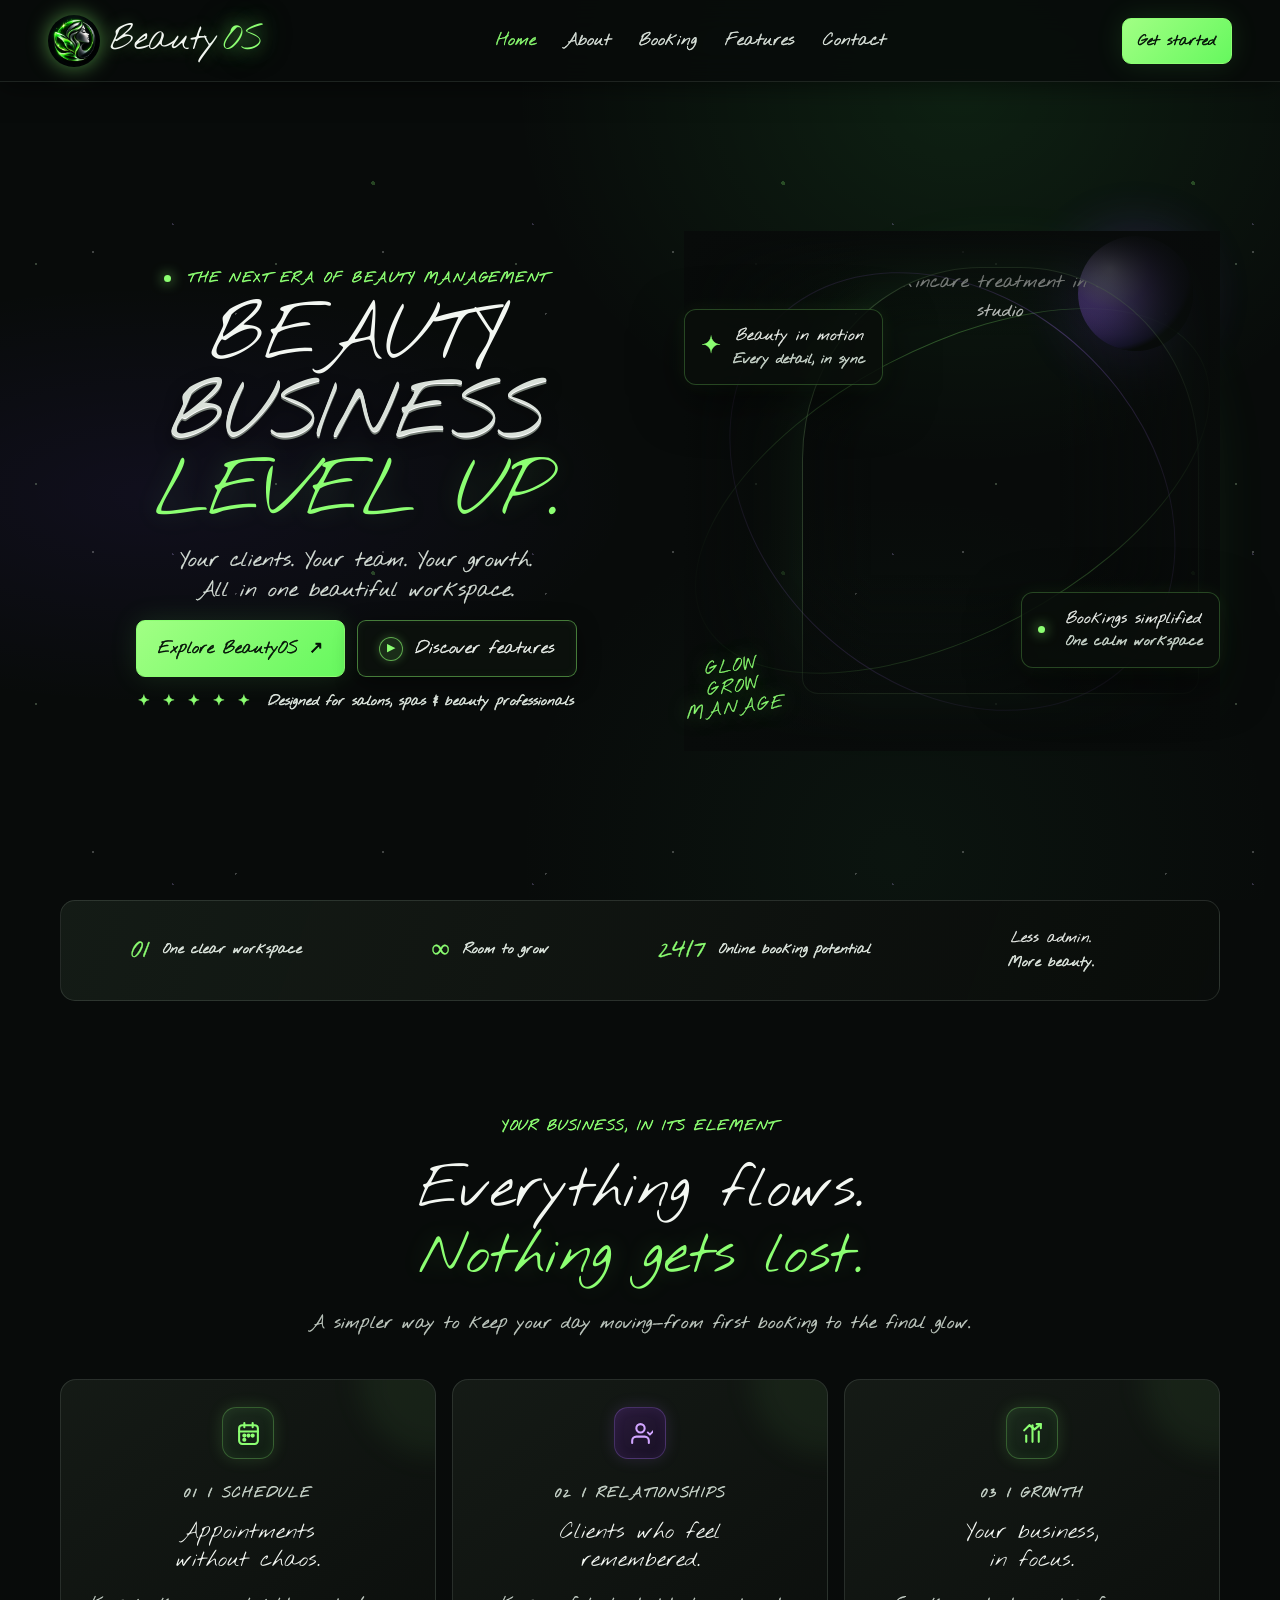
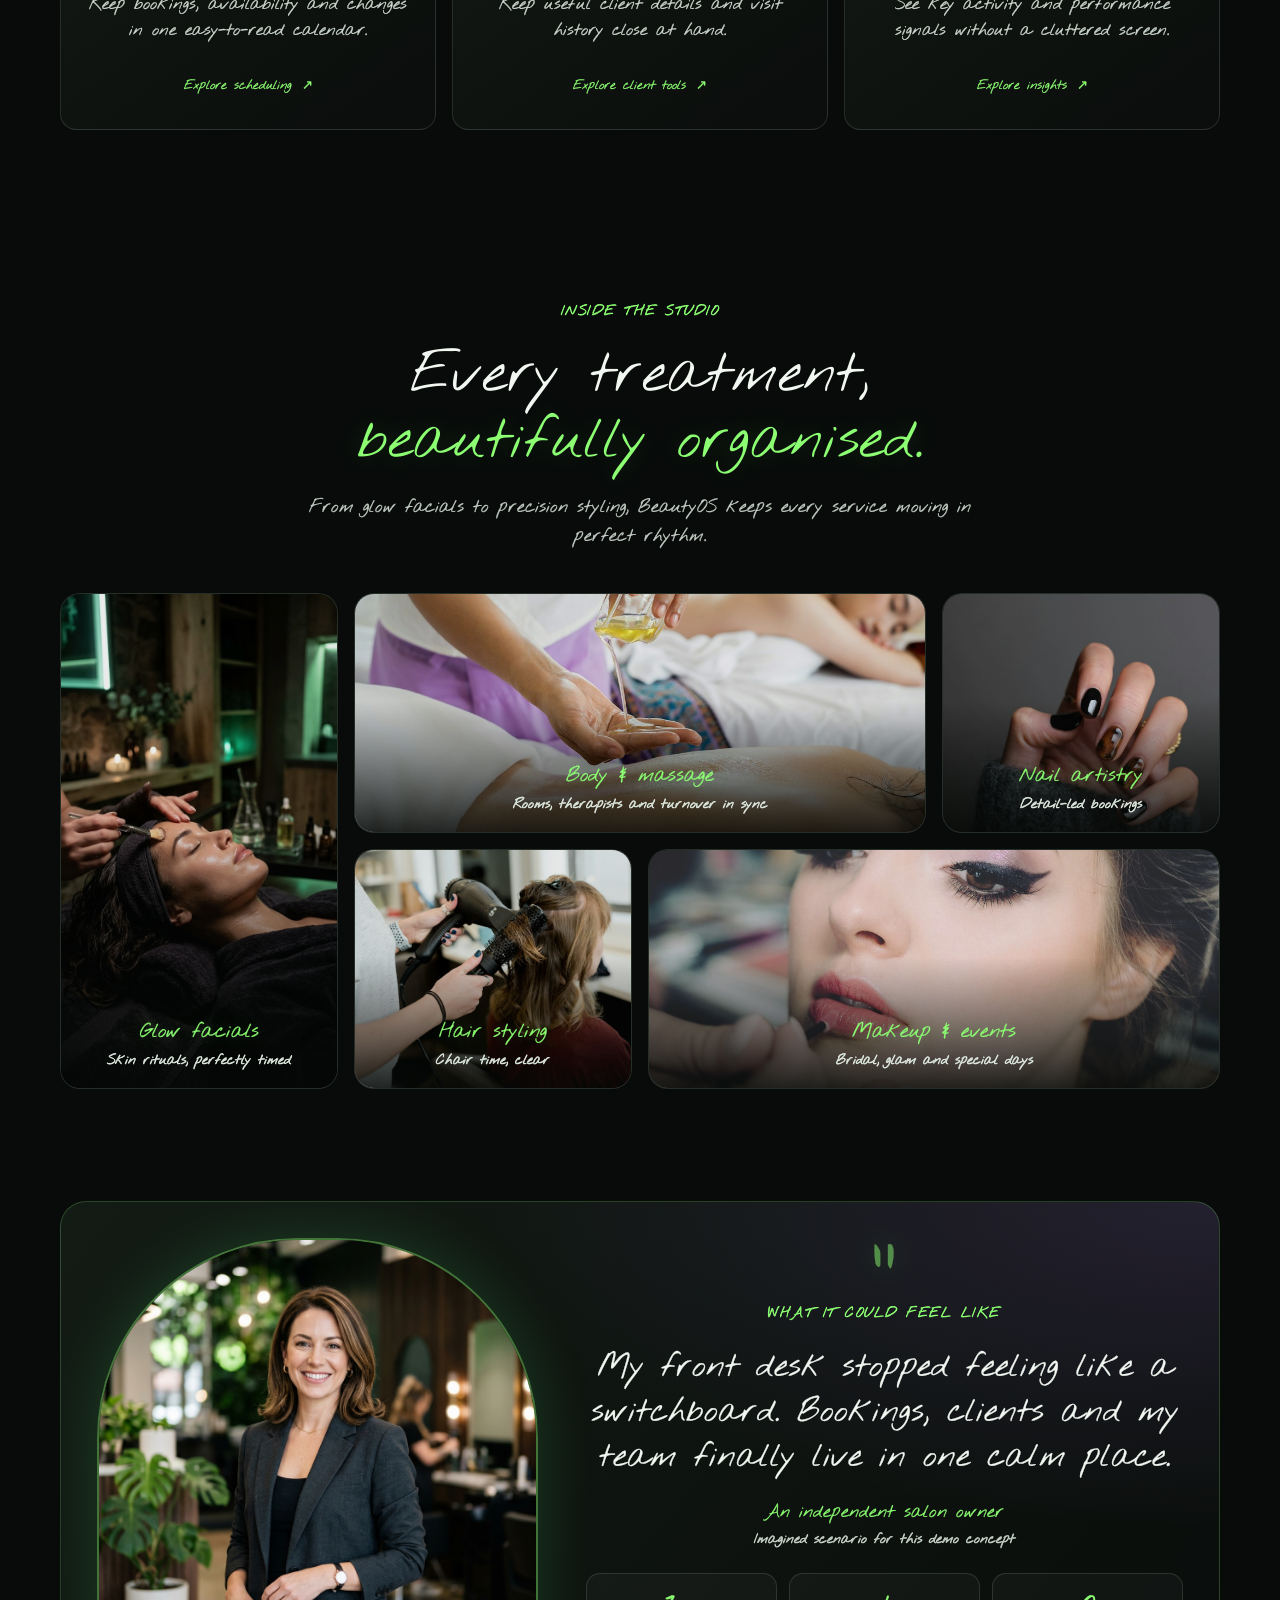
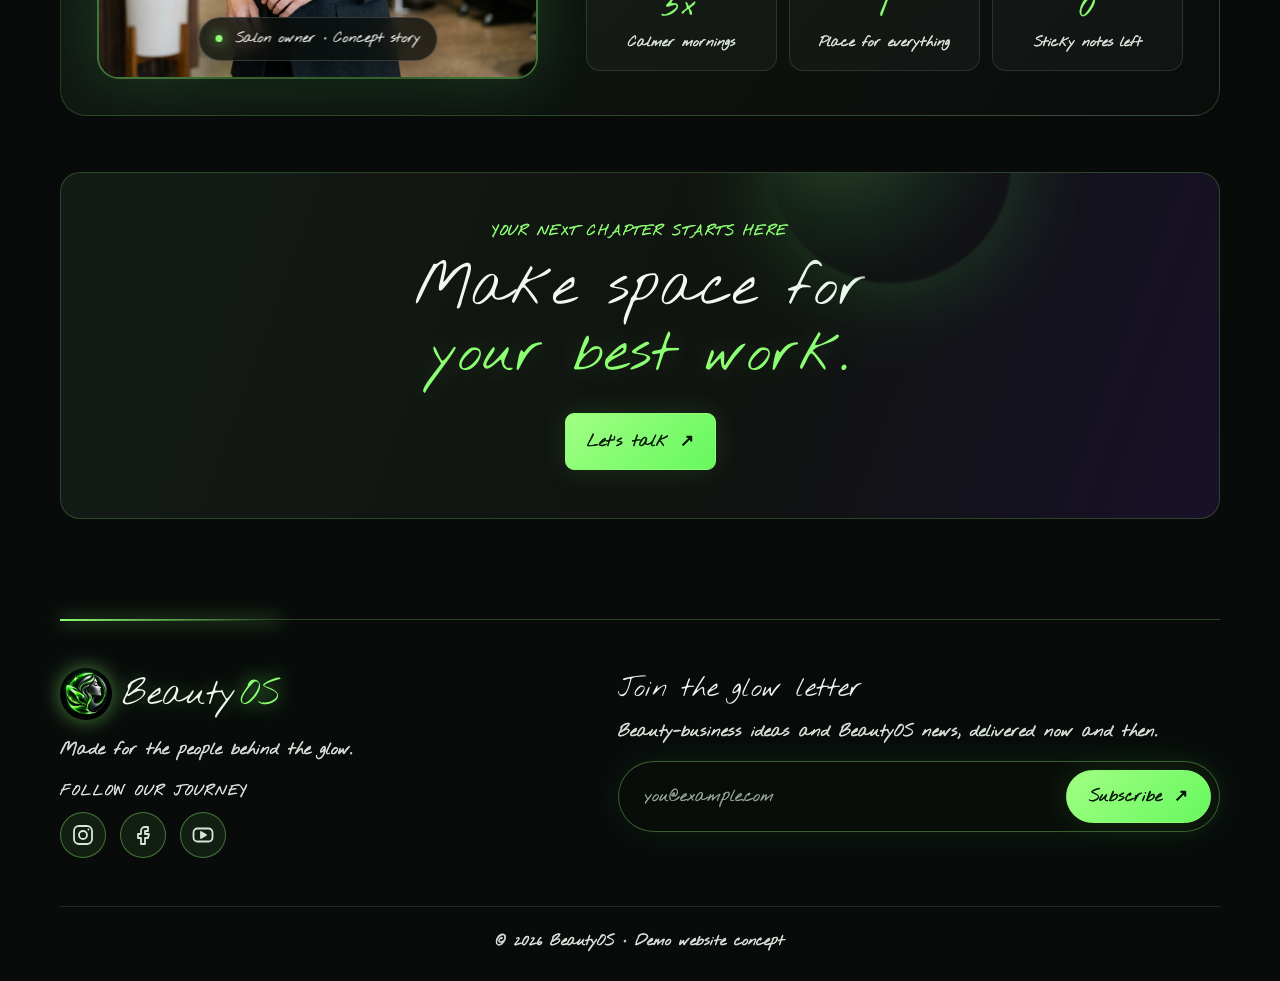
==== commit 58391158: "secondcommit" ====
--- a/index.html
+++ b/index.html
@@ -1,10 +1,12 @@
 <!doctype html>
 <html lang="en">
+
 <head>
   <meta charset="utf-8">
   <meta name="viewport" content="width=device-width, initial-scale=1">
   <meta name="theme-color" content="#080b0a">
-  <meta name="description" content="BeautyOS helps salons, spas, clinics and beauty professionals manage bookings, clients and growth.">
+  <meta name="description"
+    content="BeautyOS helps salons, spas, clinics and beauty professionals manage bookings, clients and growth.">
   <title>BeautyOS — Beauty Business, Level Up</title>
   <link rel="icon" type="image/png" href="assets/logo.png">
   <link rel="apple-touch-icon" href="assets/logo.png">
@@ -13,156 +15,224 @@
   <link href="https://fonts.googleapis.com/css2?family=Nothing+You+Could+Do&display=swap" rel="stylesheet">
   <link rel="stylesheet" href="styles.css">
 </head>
+
 <body>
-<div class="space-glow"></div>
-<header class="site-header">
-  <a class="brand" href="index.html" aria-label="BeautyOS home"><img class="brand-icon" src="assets/logo.png" alt="BeautyOS Logo">Beauty<span>OS</span></a>
-  <button class="menu-toggle" aria-label="Toggle navigation" aria-expanded="false">☰</button>
-  <nav class="nav-links">
-    <a class="active" href="index.html">Home</a>
-    <a href="about.html">About</a>
-    <a href="booking.html">Booking</a>
-    <a href="features.html">Features</a>
-    <a href="contact.html">Contact</a>
-  </nav>
-  <a class="button button-small" href="booking.html">Get started <span>↗</span></a>
-</header>
-<main>
-  <section class="hero section-wrap">
-    <div class="hero-copy reveal">
-      <p class="eyebrow"><span class="pulse-dot"></span> THE NEXT ERA OF BEAUTY MANAGEMENT</p>
-      <h1>BEAUTY<br><span class="metal-text">BUSINESS</span><br><span class="green-text">LEVEL UP.</span></h1>
-      <p class="lead">Your clients. Your team. Your growth.<br>All in one beautiful workspace.</p>
-      <div class="hero-actions">
-        <a class="button" href="booking.html">Explore BeautyOS <span>↗</span></a>
-        <a class="button button-ghost" href="features.html"><span class="play">▶</span> Discover features</a>
-      </div>
-      <div class="trust-line"><span class="tiny-stars">✦ ✦ ✦ ✦ ✦</span> Designed for salons, spas & beauty professionals</div>
+  <div class="space-glow"></div>
+  <header class="site-header">
+    <a class="brand" href="index.html" aria-label="BeautyOS home"><img class="brand-icon" src="assets/logo.png"
+        alt="BeautyOS Logo">Beauty<span style="margin-left: -0.18em;">OS</span></a>
+    <button class="menu-toggle" aria-label="Toggle navigation" aria-expanded="false">☰</button>
+    <nav class="nav-links">
+      <a class="active" href="index.html">Home</a>
+      <a href="about.html">About</a>
+      <a href="booking.html">Booking</a>
+      <a href="features.html">Features</a>
+      <a href="contact.html">Contact</a>
+      <div class="nav-mobile-cta">
+        <a class="button button-small" href="booking.html">Get started</a>
+      </div>
+    </nav>
+    <a class="button button-small" href="booking.html">Get started</a>
+  </header>
+  <main>
+    <section class="hero section-wrap">
+      <div class="hero-copy reveal">
+        <p class="eyebrow"><span class="pulse-dot"></span> THE NEXT ERA OF BEAUTY MANAGEMENT</p>
+        <h1>BEAUTY<br><span class="metal-text">BUSINESS</span><br><span class="green-text">LEVEL UP.</span></h1>
+        <p class="lead">Your clients. Your team. Your growth.<br>All in one beautiful workspace.</p>
+        <div class="hero-actions">
+          <a class="button" href="booking.html">Explore BeautyOS <span aria-hidden="true">↗</span></a>
+          <a class="button button-ghost" href="features.html"><span class="play" aria-hidden="true">▶</span> Discover features</a>
+        </div>
+        <div class="trust-line"><span class="tiny-stars">✦ ✦ ✦ ✦ ✦</span> Designed for salons, spas & beauty
+          professionals</div>
+      </div>
+      <div class="hero-visual reveal delay-2">
+        <div class="orbit orbit-one" aria-hidden="true"></div>
+        <div class="orbit orbit-two" aria-hidden="true"></div>
+        <div class="planet" aria-hidden="true"></div>
+        <img class="beauty-photo"
+          src="https://images.unsplash.com/photo-1616394584738-fc6e612e71b9?auto=format&fit=crop&w=1000&q=85"
+          alt="Beauty skincare treatment in a premium studio"
+          width="1000"
+          height="1200"
+          loading="eager"
+          fetchpriority="high">
+        <div class="photo-shade" aria-hidden="true"></div>
+        <div class="floating-tag tag-top" role="status">
+          <span class="tag-icon" aria-hidden="true">✦</span>
+          <div><b>Beauty in motion</b><small>Every detail, in sync</small></div>
+        </div>
+        <div class="floating-tag tag-bottom" role="status">
+          <span class="live-dot" aria-hidden="true"></span>
+          <div><b>Bookings simplified</b><small>One calm workspace</small></div>
+        </div>
+        <div class="glow-word" aria-hidden="true">GLOW<br>GROW<br>MANAGE</div>
+      </div>
+    </section>
+    <section class="stats-strip section-wrap reveal">
+      <div><strong>01</strong><span>One clear workspace</span></div>
+      <div><strong>∞</strong><span>Room to grow</span></div>
+      <div><strong>24/7</strong><span>Online booking potential</span></div>
+      <div class="stats-note">Less admin.<br><span>More beauty.</span></div>
+    </section>
+    <section class="section-wrap section-block">
+      <div class="section-heading reveal">
+        <p class="eyebrow">YOUR BUSINESS, IN ITS ELEMENT</p>
+        <h2>Everything flows.<br><span class="green-text">Nothing gets lost.</span></h2>
+        <p class="muted">A simpler way to keep your day moving—from first booking to the final glow.</p>
+      </div>
+      <div class="feature-grid">
+        <article class="feature-card reveal">
+          <div class="feature-icon green-icon">
+            <svg viewBox="0 0 24 24" fill="none" stroke="currentColor" stroke-width="2" stroke-linecap="round"
+              stroke-linejoin="round" aria-hidden="true">
+              <rect x="3" y="4" width="18" height="18" rx="3" />
+              <line x1="16" y1="2" x2="16" y2="6" />
+              <line x1="8" y1="2" x2="8" y2="6" />
+              <line x1="3" y1="10" x2="21" y2="10" />
+              <circle cx="8" cy="14" r="1" fill="currentColor" />
+              <circle cx="12" cy="14" r="1" fill="currentColor" />
+              <circle cx="16" cy="14" r="1" fill="currentColor" />
+              <circle cx="8" cy="18" r="1" fill="currentColor" />
+            </svg>
+          </div>
+          <p class="card-kicker">01 / SCHEDULE</p>
+          <h3>Appointments<br>without chaos.</h3>
+          <p>Keep bookings, availability and changes in one easy-to-read calendar.</p>
+          <a href="features.html">Explore scheduling <span>↗</span></a>
+        </article>
+        <article class="feature-card reveal delay-1">
+          <div class="feature-icon purple-icon">
+            <svg viewBox="0 0 24 24" fill="none" stroke="currentColor" stroke-width="2" stroke-linecap="round"
+              stroke-linejoin="round" aria-hidden="true">
+              <path d="M20 21v-2a4 4 0 0 0-4-4H8a4 4 0 0 0-4 4v2" />
+              <circle cx="12" cy="7" r="4" />
+              <path d="M19 11l2 2 4-4" stroke-width="1.8" />
+            </svg>
+          </div>
+          <p class="card-kicker">02 / RELATIONSHIPS</p>
+          <h3>Clients who feel<br>remembered.</h3>
+          <p>Keep useful client details and visit history close at hand.</p>
+          <a href="features.html">Explore client tools <span>↗</span></a>
+        </article>
+        <article class="feature-card reveal delay-2">
+          <div class="feature-icon green-icon">
+            <svg viewBox="0 0 24 24" fill="none" stroke="currentColor" stroke-width="2" stroke-linecap="round"
+              stroke-linejoin="round" aria-hidden="true">
+              <line x1="18" y1="20" x2="18" y2="10" />
+              <line x1="12" y1="20" x2="12" y2="4" />
+              <line x1="6" y1="20" x2="6" y2="14" />
+              <polyline points="4 9 9 4 14 8 20 3" />
+              <polyline points="16 3 20 3 20 7" />
+            </svg>
+          </div>
+          <p class="card-kicker">03 / GROWTH</p>
+          <h3>Your business,<br>in focus.</h3>
+          <p>See key activity and performance signals without a cluttered screen.</p>
+          <a href="features.html">Explore insights <span>↗</span></a>
+        </article>
+      </div>
+    </section>
+    <section class="section-wrap sec">
+      <div class="section-heading reveal">
+        <p class="eyebrow">INSIDE THE STUDIO</p>
+        <h2>Every treatment,<br><span class="green-text">beautifully organised.</span></h2>
+        <p class="muted">From glow facials to precision styling, BeautyOS keeps every service moving in perfect rhythm.
+        </p>
+      </div>
+      <div class="bento">
+        <figure class="bento-item bento-tall"><img src="assets/facial-glow.jpg"
+            alt="Glow facial treatment in a dark green-lit spa" loading="lazy">
+          <figcaption><b>Glow facials</b><small>Skin rituals, perfectly timed</small></figcaption>
+        </figure>
+        <figure class="bento-item bento-wide"><img src="assets/massage.jpg" alt="Relaxing oil massage treatment"
+            loading="lazy">
+          <figcaption><b>Body &amp; massage</b><small>Rooms, therapists and turnover in sync</small></figcaption>
+        </figure>
+        <figure class="bento-item bento-half"><img src="assets/nails.jpg" alt="Glossy manicure with tortoiseshell nail art"
+            loading="lazy">
+          <figcaption><b>Nail artistry</b><small>Detail-led bookings</small></figcaption>
+        </figure>
+        <figure class="bento-item bento-half"><img src="assets/hair.jpg" alt="Stylist blow-drying a client's hair" loading="lazy">
+          <figcaption><b>Hair styling</b><small>Chair time, clear</small></figcaption>
+        </figure>
+        <figure class="bento-item bento-wide"><img src="assets/makeup.jpg" alt="Makeup artist applying lip colour"
+            loading="lazy">
+          <figcaption><b>Makeup &amp; events</b><small>Bridal, glam and special days</small></figcaption>
+        </figure>
+      </div>
+    </section>
+    <section class="section-wrap sec">
+      <div class="spotlight reveal">
+        <div class="spotlight-photo">
+          <img src="assets/owner.jpg" alt="Smiling salon owner standing in her modern salon" loading="lazy">
+          <span class="spot-badge"><span class="live-dot"></span> Salon owner · Concept story</span>
+        </div>
+        <div class="spotlight-copy">
+          <div class="quote-mark" aria-hidden="true">“</div>
+          <p class="eyebrow">WHAT IT COULD FEEL LIKE</p>
+          <blockquote>My front desk stopped feeling like a switchboard. Bookings, clients and my team finally live in
+            one calm place.</blockquote>
+          <p class="spot-by"><b>An independent salon owner</b> <small>Imagined scenario for this demo concept</small>
+          </p>
+          <div class="spot-metrics">
+            <div><strong>3×</strong><span>Calmer mornings</span></div>
+            <div><strong>1</strong><span>Place for everything</span></div>
+            <div><strong>0</strong><span>Sticky notes left</span></div>
+          </div>
+        </div>
+      </div>
+    </section>
+    <section class="cta-band section-wrap reveal">
+      <div>
+        <p class="eyebrow">YOUR NEXT CHAPTER STARTS HERE</p>
+        <h2>Make space for<br><span class="green-text">your best work.</span></h2>
+      </div>
+      <a class="button" href="contact.html">Let’s talk <span>↗</span></a>
+      <div class="cta-planet"></div>
+    </section>
+  </main>
+  <footer class="footer site-footer section-wrap">
+    <div class="footer-brand">
+      <span class="brand"><img class="brand-icon" src="assets/logo.png" alt="BeautyOS Logo">Beauty<span
+          style="margin-left: -0.18em;">OS</span></span>
+      <p>Made for the people behind the glow.</p>
+      <p class="footer-follow">Follow our journey</p>
+      <div class="social-row footer-social">
+        <a class="social-link" href="https://www.instagram.com/" target="_blank" rel="noopener"
+          aria-label="Instagram"><svg viewBox="0 0 24 24" fill="none" stroke="currentColor" stroke-width="1.8"
+            stroke-linecap="round" stroke-linejoin="round" aria-hidden="true">
+            <rect x="3" y="3" width="18" height="18" rx="5" />
+            <circle cx="12" cy="12" r="4" />
+            <circle cx="17.5" cy="6.5" r="1" fill="currentColor" stroke="none" />
+          </svg></a>
+        <a class="social-link" href="https://www.facebook.com/" target="_blank" rel="noopener"
+          aria-label="Facebook"><svg viewBox="0 0 24 24" fill="none" stroke="currentColor" stroke-width="1.8"
+            stroke-linecap="round" stroke-linejoin="round" aria-hidden="true">
+            <path d="M14 8h3V4h-3a4 4 0 0 0-4 4v3H7v4h3v6h4v-6h3l1-4h-4V8z" />
+          </svg></a>
+        <a class="social-link" href="https://www.youtube.com/" target="_blank" rel="noopener" aria-label="YouTube"><svg
+            viewBox="0 0 24 24" fill="none" stroke="currentColor" stroke-width="1.8" stroke-linecap="round"
+            stroke-linejoin="round" aria-hidden="true">
+            <rect x="2.5" y="5.5" width="19" height="13" rx="4" />
+            <path d="M10 9l5 3-5 3z" fill="currentColor" />
+          </svg></a>
+      </div>
     </div>
-    <div class="hero-visual reveal delay-2">
-      <div class="orbit orbit-one"></div>
-      <div class="orbit orbit-two"></div>
-      <div class="planet"></div>
-      <img class="beauty-photo" src="https://images.unsplash.com/photo-1616394584738-fc6e612e71b9?auto=format&fit=crop&w=1000&q=85" alt="Beauty skincare treatment in a premium studio">
-      <div class="photo-shade"></div>
-      <div class="floating-tag tag-top">
-        <span class="tag-icon">✦</span>
-        <div><b>Beauty in motion</b><small>Every detail, in sync</small></div>
-      </div>
-      <div class="floating-tag tag-bottom">
-        <span class="live-dot"></span>
-        <div><b>Bookings simplified</b><small>One calm workspace</small></div>
-      </div>
-      <div class="glow-word">GLOW<br>GROW<br>MANAGE</div>
+    <div class="footer-news">
+      <h3>Join the glow letter</h3>
+      <p>Beauty-business ideas and BeautyOS news, delivered now and then.</p>
+      <form class="newsletter" novalidate>
+        <label class="sr-only" for="newsletterEmail">Email address</label>
+        <input id="newsletterEmail" type="email" placeholder="you@example.com" autocomplete="email" required>
+        <button class="button" type="submit">Subscribe <span>&#8599;</span></button>
+      </form>
+      <p class="newsletter-msg" role="status" aria-live="polite"></p>
     </div>
-  </section>
-  <section class="stats-strip section-wrap reveal">
-    <div><strong>01</strong><span>One clear workspace</span></div>
-    <div><strong>∞</strong><span>Room to grow</span></div>
-    <div><strong>24/7</strong><span>Online booking potential</span></div>
-    <div class="stats-note">Less admin.<br><span>More beauty.</span></div>
-  </section>
-  <section class="section-wrap section-block">
-    <div class="section-heading reveal">
-      <p class="eyebrow">YOUR BUSINESS, IN ITS ELEMENT</p>
-      <h2>Everything flows.<br><span class="green-text">Nothing gets lost.</span></h2>
-      <p class="muted">A simpler way to keep your day moving—from first booking to the final glow.</p>
-    </div>
-    <div class="feature-grid">
-      <article class="feature-card reveal">
-        <div class="feature-icon green-icon">
-          <svg viewBox="0 0 24 24" fill="none" stroke="currentColor" stroke-width="2" stroke-linecap="round" stroke-linejoin="round" aria-hidden="true"><rect x="3" y="4" width="18" height="18" rx="3"/><line x1="16" y1="2" x2="16" y2="6"/><line x1="8" y1="2" x2="8" y2="6"/><line x1="3" y1="10" x2="21" y2="10"/><circle cx="8" cy="14" r="1" fill="currentColor"/><circle cx="12" cy="14" r="1" fill="currentColor"/><circle cx="16" cy="14" r="1" fill="currentColor"/><circle cx="8" cy="18" r="1" fill="currentColor"/></svg>
-        </div>
-        <p class="card-kicker">01 / SCHEDULE</p>
-        <h3>Appointments<br>without chaos.</h3>
-        <p>Keep bookings, availability and changes in one easy-to-read calendar.</p>
-        <a href="features.html">Explore scheduling <span>↗</span></a>
-      </article>
-      <article class="feature-card reveal delay-1">
-        <div class="feature-icon purple-icon">
-          <svg viewBox="0 0 24 24" fill="none" stroke="currentColor" stroke-width="2" stroke-linecap="round" stroke-linejoin="round" aria-hidden="true"><path d="M20 21v-2a4 4 0 0 0-4-4H8a4 4 0 0 0-4 4v2"/><circle cx="12" cy="7" r="4"/><path d="M19 11l2 2 4-4" stroke-width="1.8"/></svg>
-        </div>
-        <p class="card-kicker">02 / RELATIONSHIPS</p>
-        <h3>Clients who feel<br>remembered.</h3>
-        <p>Keep useful client details and visit history close at hand.</p>
-        <a href="features.html">Explore client tools <span>↗</span></a>
-      </article>
-      <article class="feature-card reveal delay-2">
-        <div class="feature-icon green-icon">
-          <svg viewBox="0 0 24 24" fill="none" stroke="currentColor" stroke-width="2" stroke-linecap="round" stroke-linejoin="round" aria-hidden="true"><line x1="18" y1="20" x2="18" y2="10"/><line x1="12" y1="20" x2="12" y2="4"/><line x1="6" y1="20" x2="6" y2="14"/><polyline points="4 9 9 4 14 8 20 3"/><polyline points="16 3 20 3 20 7"/></svg>
-        </div>
-        <p class="card-kicker">03 / GROWTH</p>
-        <h3>Your business,<br>in focus.</h3>
-        <p>See key activity and performance signals without a cluttered screen.</p>
-        <a href="features.html">Explore insights <span>↗</span></a>
-      </article>
-    </div>
-  </section>
-  <section class="section-wrap sec">
-    <div class="section-heading reveal">
-      <p class="eyebrow">INSIDE THE STUDIO</p>
-      <h2>Every treatment,<br><span class="green-text">beautifully organised.</span></h2>
-      <p class="muted">From glow facials to precision styling, BeautyOS keeps every service moving in perfect rhythm.</p>
-    </div>
-    <div class="bento">
-      <figure class="bento-item bento-tall"><img src="assets/facial-glow.jpg" alt="Glow facial treatment in a dark green-lit spa" loading="lazy"><figcaption><b>Glow facials</b><small>Skin rituals, perfectly timed</small></figcaption></figure>
-      <figure class="bento-item bento-wide"><img src="assets/massage.jpg" alt="Relaxing oil massage treatment" loading="lazy"><figcaption><b>Body &amp; massage</b><small>Rooms, therapists and turnover in sync</small></figcaption></figure>
-      <figure class="bento-item"><img src="assets/nails.jpg" alt="Glossy manicure with tortoiseshell nail art" loading="lazy"><figcaption><b>Nail artistry</b><small>Detail-led bookings</small></figcaption></figure>
-      <figure class="bento-item"><img src="assets/hair.jpg" alt="Stylist blow-drying a client's hair" loading="lazy"><figcaption><b>Hair styling</b><small>Chair time, clear</small></figcaption></figure>
-      <figure class="bento-item bento-wide"><img src="assets/makeup.jpg" alt="Makeup artist applying lip colour" loading="lazy"><figcaption><b>Makeup &amp; events</b><small>Bridal, glam and special days</small></figcaption></figure>
-    </div>
-  </section>
-  <section class="section-wrap sec">
-    <div class="spotlight reveal">
-      <div class="spotlight-photo">
-        <img src="assets/owner.jpg" alt="Smiling salon owner standing in her modern salon" loading="lazy">
-        <span class="spot-badge"><span class="live-dot"></span> Salon owner · Concept story</span>
-      </div>
-      <div class="spotlight-copy">
-        <div class="quote-mark" aria-hidden="true">“</div>
-        <p class="eyebrow">WHAT IT COULD FEEL LIKE</p>
-        <blockquote>My front desk stopped feeling like a switchboard. Bookings, clients and my team finally live in one calm place.</blockquote>
-        <p class="spot-by"><b>An independent salon owner</b> <small>Imagined scenario for this demo concept</small></p>
-        <div class="spot-metrics">
-          <div><strong>3×</strong><span>Calmer mornings</span></div>
-          <div><strong>1</strong><span>Place for everything</span></div>
-          <div><strong>0</strong><span>Sticky notes left</span></div>
-        </div>
-      </div>
-    </div>
-  </section>
-  <section class="cta-band section-wrap reveal">
-    <div>
-      <p class="eyebrow">YOUR NEXT CHAPTER STARTS HERE</p>
-      <h2>Make space for<br><span class="green-text">your best work.</span></h2>
-    </div>
-    <a class="button" href="contact.html">Let’s talk <span>↗</span></a>
-    <div class="cta-planet"></div>
-  </section>
-</main>
-<footer class="footer site-footer section-wrap">
-  <div class="footer-brand">
-    <span class="brand"><img class="brand-icon" src="assets/logo.png" alt="BeautyOS Logo">Beauty<span>OS</span></span>
-    <p>Made for the people behind the glow.</p>
-    <p class="footer-follow">Follow our journey</p>
-    <div class="social-row footer-social">
-      <a class="social-link" href="https://www.instagram.com/" target="_blank" rel="noopener" aria-label="Instagram"><svg viewBox="0 0 24 24" fill="none" stroke="currentColor" stroke-width="1.8" stroke-linecap="round" stroke-linejoin="round" aria-hidden="true"><rect x="3" y="3" width="18" height="18" rx="5"/><circle cx="12" cy="12" r="4"/><circle cx="17.5" cy="6.5" r="1" fill="currentColor" stroke="none"/></svg></a>
-      <a class="social-link" href="https://www.facebook.com/" target="_blank" rel="noopener" aria-label="Facebook"><svg viewBox="0 0 24 24" fill="none" stroke="currentColor" stroke-width="1.8" stroke-linecap="round" stroke-linejoin="round" aria-hidden="true"><path d="M14 8h3V4h-3a4 4 0 0 0-4 4v3H7v4h3v6h4v-6h3l1-4h-4V8z"/></svg></a>
-      <a class="social-link" href="https://www.youtube.com/" target="_blank" rel="noopener" aria-label="YouTube"><svg viewBox="0 0 24 24" fill="none" stroke="currentColor" stroke-width="1.8" stroke-linecap="round" stroke-linejoin="round" aria-hidden="true"><rect x="2.5" y="5.5" width="19" height="13" rx="4"/><path d="M10 9l5 3-5 3z" fill="currentColor"/></svg></a>
-    </div>
-  </div>
-  <div class="footer-news">
-    <h3>Join the glow letter</h3>
-    <p>Beauty-business ideas and BeautyOS news, delivered now and then.</p>
-    <form class="newsletter" novalidate>
-      <label class="sr-only" for="newsletterEmail">Email address</label>
-      <input id="newsletterEmail" type="email" placeholder="you@example.com" autocomplete="email" required>
-      <button class="button" type="submit">Subscribe <span>&#8599;</span></button>
-    </form>
-    <p class="newsletter-msg" role="status" aria-live="polite"></p>
-  </div>
-  <small>&copy; <span data-year></span> BeautyOS &middot; Demo website concept</small>
-</footer>
-<script src="script.js"></script>
+    <small>&copy; <span data-year></span> BeautyOS &middot; Demo website concept</small>
+  </footer>
+  <script src="script.js"></script>
 </body>
+
 </html>
--- a/styles.css
+++ b/styles.css
@@ -156,7 +156,7 @@
   font-family: var(--font-logo);
   color: var(--green);
   text-shadow: 0 0 18px rgba(140, 255, 114, 0.85), 0 0 32px rgba(81, 237, 118, 0.5);
-  margin-left: 0;
+  margin-left: -0.18em;
   padding-left: 0;
   display: inline-block;
 }
@@ -181,6 +181,10 @@
 .nav-links a:hover,
 .nav-links a.active {
   color: var(--green);
+}
+
+.nav-mobile-cta {
+  display: none;
 }
 
 /* Buttons */
@@ -209,28 +213,34 @@
 .button-small {
   padding: 10px 15px;
   font-size: 0.85rem;
+  gap: 6px;
 }
 
 .button-ghost {
-  background: rgba(255, 255, 255, 0.02);
-  border-color: #59645b;
-  color: var(--text);
-  box-shadow: none;
+  background: rgba(12, 18, 14, 0.85);
+  border: 1.5px solid rgba(140, 255, 114, 0.45);
+  color: #f5faf5;
+  box-shadow: 0 4px 18px rgba(0, 0, 0, 0.4);
 }
 
 .button-ghost:hover {
-  border-color: var(--purple);
-  box-shadow: 0 0 25px rgba(177, 124, 255, 0.15);
+  background: rgba(140, 255, 114, 0.18);
+  border-color: var(--green);
+  color: #ffffff;
+  box-shadow: 0 0 25px rgba(140, 255, 114, 0.3);
 }
 
 .play {
-  font-size: 12px;
-  border: 1px solid #7e8b80;
+  font-size: 11px;
+  border: 1.5px solid rgba(140, 255, 114, 0.6);
   border-radius: 50%;
   width: 24px;
   height: 24px;
   display: grid;
   place-items: center;
+  color: var(--green);
+  background: rgba(140, 255, 114, 0.12);
+  line-height: 1;
 }
 
 .menu-toggle {
@@ -397,12 +407,19 @@
   align-items: center;
   gap: 12px;
   padding: 13px 16px;
-  border: 1px solid rgba(255, 255, 255, 0.14);
+  border: 1px solid rgba(140, 255, 114, 0.24);
   border-radius: 12px;
-  background: rgba(12, 17, 13, 0.83);
+  background: rgba(10, 15, 11, 0.86);
   -webkit-backdrop-filter: blur(14px);
   backdrop-filter: blur(14px);
-  box-shadow: 0 15px 50px rgba(0, 0, 0, 0.5);
+  box-shadow: 0 15px 50px rgba(0, 0, 0, 0.55), 0 0 18px rgba(140, 255, 114, 0.08);
+  transition: transform 0.3s ease, border-color 0.3s ease, box-shadow 0.3s ease;
+}
+
+.floating-tag:hover {
+  transform: translateY(-3px);
+  border-color: rgba(140, 255, 114, 0.45);
+  box-shadow: 0 20px 55px rgba(0, 0, 0, 0.7), 0 0 24px rgba(140, 255, 114, 0.2);
 }
 
 .floating-tag b, .floating-tag small {
@@ -1155,6 +1172,30 @@
   .nav-links a {
     font-size: 15px;
   }
+  .nav-mobile-cta {
+    display: flex;
+    flex-direction: column;
+    gap: 10px;
+    width: 100%;
+    margin-top: 6px;
+    padding-top: 18px;
+    border-top: 1px solid var(--line);
+  }
+  .nav-mobile-cta .button {
+    width: 100%;
+    justify-content: center;
+    box-sizing: border-box;
+    padding: 13px 20px;
+    font-size: 17px;
+    color: #041007 !important;
+    font-weight: 700 !important;
+    -webkit-text-stroke: 0.6px #041007 !important;
+    text-shadow: none !important;
+    box-shadow: 0 4px 22px rgba(140, 255, 114, 0.4);
+  }
+  .nav-mobile-cta .button:hover {
+    color: #041007 !important;
+  }
   .section-wrap {
     width: min(100% - 32px, 540px);
   }
@@ -1166,21 +1207,7 @@
   .hero h1 {
     font-size: clamp(3.2rem, 13vw, 5.2rem);
   }
-  .hero-visual {
-    height: 390px;
-    margin-top: 15px;
-  }
-  .beauty-photo {
-    width: 75%;
-    right: 8%;
-    height: 86%;
-  }
-  .tag-top {
-    left: 0;
-  }
-  .tag-bottom {
-    right: 0;
-  }
+  /* hero-visual mobile layout refined in dedicated block below for optimal cascade */
   .stats-strip {
     padding: 20px;
     gap: 18px;
@@ -1342,7 +1369,173 @@
 main .page-hero h1 { font-size: clamp(3.4rem, 8vw, 6.6rem); }
 @media (max-width: 860px) {
   main .hero, main .image-feature, main .about-grid, main .contact-hero, main .booking-layout { grid-template-columns: 1fr; }
-  main .hero-visual { height: 420px; }
+  main .hero-visual { height: 460px; }
+}
+
+/* =====================================================================
+   HERO VISUAL MOBILE REFINEMENT:
+   Clean spacious framing, non-overlapping glass floating badges,
+   unobstructed portrait view, and artistic diagonal typography.
+   ===================================================================== */
+@media (max-width: 680px) {
+  main .hero-visual {
+    position: relative;
+    width: 100%;
+    height: 440px;
+    margin-top: 18px;
+    display: grid;
+    place-items: center;
+  }
+  main .beauty-photo {
+    position: absolute;
+    left: 50%;
+    right: auto;
+    top: 3%;
+    transform: translateX(-50%);
+    width: 76%;
+    max-width: 290px;
+    height: 88%;
+    object-fit: cover;
+    object-position: center;
+    border-radius: 140px 140px 24px 24px;
+    border: 1.5px solid rgba(140, 255, 114, 0.4);
+    box-shadow: 0 0 55px rgba(140, 255, 114, 0.2), 0 20px 45px rgba(0, 0, 0, 0.7);
+    filter: saturate(0.92) contrast(1.03);
+  }
+  main .photo-shade {
+    position: absolute;
+    inset: 0;
+    pointer-events: none;
+    border-radius: 20px;
+  }
+  main .floating-tag {
+    position: absolute;
+    z-index: 3;
+    display: flex;
+    align-items: center;
+    gap: 8px;
+    padding: 8px 12px;
+    border-radius: 13px;
+    border: 1px solid rgba(140, 255, 114, 0.32);
+    background: rgba(8, 13, 9, 0.88);
+    -webkit-backdrop-filter: blur(16px);
+    backdrop-filter: blur(16px);
+    box-shadow: 0 12px 34px rgba(0, 0, 0, 0.65), 0 0 18px rgba(140, 255, 114, 0.14);
+    white-space: nowrap;
+    transition: transform 0.25s ease, border-color 0.25s ease;
+  }
+  main .floating-tag:hover {
+    transform: translateY(-2px);
+    border-color: rgba(140, 255, 114, 0.55);
+  }
+  main .floating-tag b {
+    font-size: 13px !important;
+    line-height: 1.25;
+    letter-spacing: -0.01em;
+    color: #f5faf5;
+  }
+  main .floating-tag small {
+    font-size: 11px !important;
+    line-height: 1.2;
+    color: #a8b8aa;
+    margin-top: 1px;
+  }
+  main .tag-icon {
+    font-size: 1.15rem;
+    color: var(--green);
+    filter: drop-shadow(0 0 6px var(--green));
+    line-height: 1;
+  }
+  main .live-dot {
+    width: 8px;
+    height: 8px;
+    margin-right: 0;
+    flex-shrink: 0;
+  }
+  main .tag-top {
+    top: 1%;
+    left: 2%;
+    right: auto;
+    bottom: auto;
+  }
+  main .tag-bottom {
+    bottom: 2%;
+    right: 2%;
+    left: auto;
+    top: auto;
+  }
+  main .glow-word {
+    position: absolute;
+    left: 6px;
+    bottom: 8px;
+    font: 800 0.82rem / 1.15 var(--font-display);
+    letter-spacing: 0.12em;
+    color: var(--green);
+    text-shadow: 0 0 16px rgba(140, 255, 114, 0.55);
+    opacity: 0.85;
+    transform: rotate(-7deg);
+    z-index: 2;
+    pointer-events: none;
+  }
+  main .planet {
+    width: 82px;
+    height: 82px;
+    top: -4px;
+    right: 3%;
+    box-shadow: 0 0 50px rgba(137, 85, 255, 0.35);
+    opacity: 0.8;
+  }
+  main .orbit-one {
+    width: 104%;
+    height: 58%;
+    left: -2%;
+  }
+  main .orbit-two {
+    width: 90%;
+    height: 74%;
+    left: 5%;
+  }
+}
+
+@media (max-width: 420px) {
+  main .hero-visual {
+    height: 410px;
+  }
+  main .beauty-photo {
+    width: 78%;
+    max-width: 260px;
+    height: 86%;
+    border-radius: 120px 120px 20px 20px;
+  }
+  main .floating-tag {
+    padding: 7px 10px;
+    gap: 7px;
+    border-radius: 11px;
+  }
+  main .floating-tag b {
+    font-size: 12px !important;
+  }
+  main .floating-tag small {
+    font-size: 10px !important;
+  }
+  main .tag-top {
+    top: 0;
+    left: 1%;
+  }
+  main .tag-bottom {
+    bottom: 1%;
+    right: 1%;
+  }
+  main .glow-word {
+    left: 4px;
+    bottom: 6px;
+    font-size: 0.74rem;
+    letter-spacing: 0.1em;
+  }
+  main .planet {
+    width: 70px;
+    height: 70px;
+  }
 }
 
 /* =====================================================================
@@ -1363,6 +1556,7 @@
 .bento-item figcaption small { font-size: 14px; color: #dbe6dc; }
 .bento-tall { grid-row: span 2; }
 .bento-wide { grid-column: span 2; }
+.bento-half { grid-column: span 1; }
 
 /* --- Home: Testimonial spotlight --- */
 .spotlight { display: grid; grid-template-columns: .85fr 1.15fr; gap: 48px; align-items: center; padding: 36px; border: 1px solid rgba(140,255,114,.2); border-radius: 26px; background: radial-gradient(ellipse at 100% 0%, rgba(177,124,255,.14), transparent 45%), linear-gradient(130deg, #131b15, #0a0d0b); position: relative; overflow: hidden; }
@@ -1490,8 +1684,10 @@
 
 /* --- Responsive for new sections --- */
 @media (max-width: 960px) {
-  .bento { grid-template-columns: repeat(2, 1fr); grid-auto-rows: 200px; }
-  .bento-tall { grid-row: span 2; }
+  .bento { grid-template-columns: repeat(2, 1fr); gap: 16px; grid-auto-rows: auto; }
+  .bento-tall { grid-row: auto; grid-column: span 2; height: 320px; }
+  .bento-wide { grid-column: span 2; height: 230px; }
+  .bento-half { grid-column: span 1; height: 210px; }
   .spotlight, .faq-wrap, .visit, .follow { grid-template-columns: 1fr; }
   .team-grid { grid-template-columns: 1fr; max-width: 420px; margin: 0 auto; }
   .roadmap { grid-template-columns: repeat(2, 1fr); row-gap: 52px; }
@@ -1513,8 +1709,20 @@
   .spot-metrics { grid-template-columns: 1fr; }
   .roadmap { grid-template-columns: 1fr; }
   .visit { padding: 26px; }
-  .bento { grid-auto-rows: 160px; }
-  .bento-wide { grid-column: span 2; }
+  .bento { grid-template-columns: repeat(2, 1fr); gap: 12px; grid-auto-rows: auto; }
+  .bento-tall { grid-row: auto; grid-column: span 2; height: 270px; }
+  .bento-wide { grid-column: span 2; height: 200px; }
+  .bento-half { grid-column: span 1; height: 180px; }
+  .bento-item figcaption { bottom: 12px; padding: 0 12px; }
+  .bento-item figcaption b { font-size: 18px; }
+  .bento-item figcaption small { font-size: 13px; }
+}
+@media (max-width: 480px) {
+  .bento { grid-template-columns: 1fr; gap: 14px; }
+  .bento-tall, .bento-wide, .bento-half { grid-column: 1 / -1; }
+  .bento-tall { height: 260px; }
+  .bento-wide { height: 200px; }
+  .bento-half { height: 190px; }
 }
 
 /* =====================================================================
@@ -1540,22 +1748,61 @@
 .step small, .booking-photo-caption, .contact-detail small, .footer small, .footer p, .footer > div a, .spot-by small, .spot-metrics span, .team-role {
   -webkit-text-stroke: .7px currentColor;
 }
-.button, .nav-links a, .brand { -webkit-text-stroke: .5px currentColor; }
+/* Primary solid buttons: crisp dark ink on neon green background */
+.button:not(.button-ghost) { color: #041007 !important; -webkit-text-stroke: .6px #041007 !important; }
+.button:not(.button-ghost):hover { color: #041007 !important; -webkit-text-stroke: .6px #041007 !important; filter: brightness(1.05) saturate(1.15); }
+
+/* Ghost buttons: luminous high-contrast text and glowing border, always visible on dark background */
+.button.button-ghost,
+.button-ghost {
+  color: #f5faf5 !important;
+  -webkit-text-stroke: .45px currentColor !important;
+  background: rgba(12, 18, 14, 0.85) !important;
+  border: 1.5px solid rgba(140, 255, 114, 0.45) !important;
+  box-shadow: 0 6px 22px rgba(0, 0, 0, 0.45), inset 0 0 10px rgba(140, 255, 114, 0.05) !important;
+}
+
+.button.button-ghost .play,
+.button-ghost .play {
+  color: var(--green) !important;
+  -webkit-text-stroke: 0 !important;
+  border: 1.5px solid rgba(140, 255, 114, 0.6) !important;
+  background: rgba(140, 255, 114, 0.12) !important;
+  box-shadow: 0 0 10px rgba(140, 255, 114, 0.25);
+}
+
+.button.button-ghost:hover,
+.button-ghost:hover {
+  color: #ffffff !important;
+  -webkit-text-stroke: .5px #ffffff !important;
+  background: rgba(140, 255, 114, 0.18) !important;
+  border-color: var(--green) !important;
+  box-shadow: 0 0 28px rgba(140, 255, 114, 0.35), 0 8px 24px rgba(0, 0, 0, 0.5) !important;
+  transform: translateY(-2px);
+}
+
+.button.button-ghost:hover .play,
+.button-ghost:hover .play {
+  background: var(--green) !important;
+  border-color: var(--green) !important;
+  color: #041007 !important;
+  -webkit-text-stroke: .6px #041007 !important;
+}
+
+.nav-links a:not(.button), .brand { -webkit-text-stroke: .5px currentColor; }
 .brand { -webkit-text-stroke: 0; }
 .muted { color: #c6d0c7; }
 .lead { color: #dbe4dc; }
 .card-kicker, .contact-detail small, .floating-tag small, .chip small, .menu-text small, .spot-by small { color: #c3cfc5; }
-.trust-line, .stats-strip span, .footer p, .footer > div a, .footer small, .form-note, .step small, .principle p, .spot-metrics span { color: #cdd7ce; }
+.trust-line, .stats-strip span, .footer p, .footer > div a, .footer small, .form-note, .step small, .principle p, .spot-metrics span { color: #dbe4dc !important; }
 .feature-card p:not(.card-kicker), .detail-card p, .detail-card ul, .about-copy > p:not(.eyebrow), .faq-list details p, .road-card p, .steps p, .team-card > p:last-child { color: #d0dad1; }
-.nav-links a { color: #dfe8e0; }
-.nav-links a:hover, .nav-links a.active { color: var(--green); }
+.nav-links a:not(.button) { color: #dfe8e0; }
+.nav-links a:not(.button):hover, .nav-links a:not(.button).active { color: var(--green); }
 
 /* --- Hover states keep text bright and readable --- */
 .feature-card:hover p:not(.card-kicker), .detail-card:hover p, .detail-card:hover li, .team-card:hover p, .road-step:hover .road-card p,
 .menu-item:hover small, .steps li:hover p, .faq-list details:hover p, .vs-card:hover li { color: #f1f7f2; }
 .feature-card:hover .card-kicker, .menu-item:hover .menu-time { color: var(--green); }
-.button:hover { color: #04100a; filter: brightness(1.05) saturate(1.15); }
-.button-ghost:hover { color: #ffffff; background: rgba(177,124,255,.14); }
 .text-link:hover, .feature-card a:hover { color: #d4ffc9; }
 .faq-list summary:hover { color: var(--green); }
 .road-step:hover .road-dot { background: var(--green); color: #04100a; -webkit-text-stroke: 1px #04100a; }
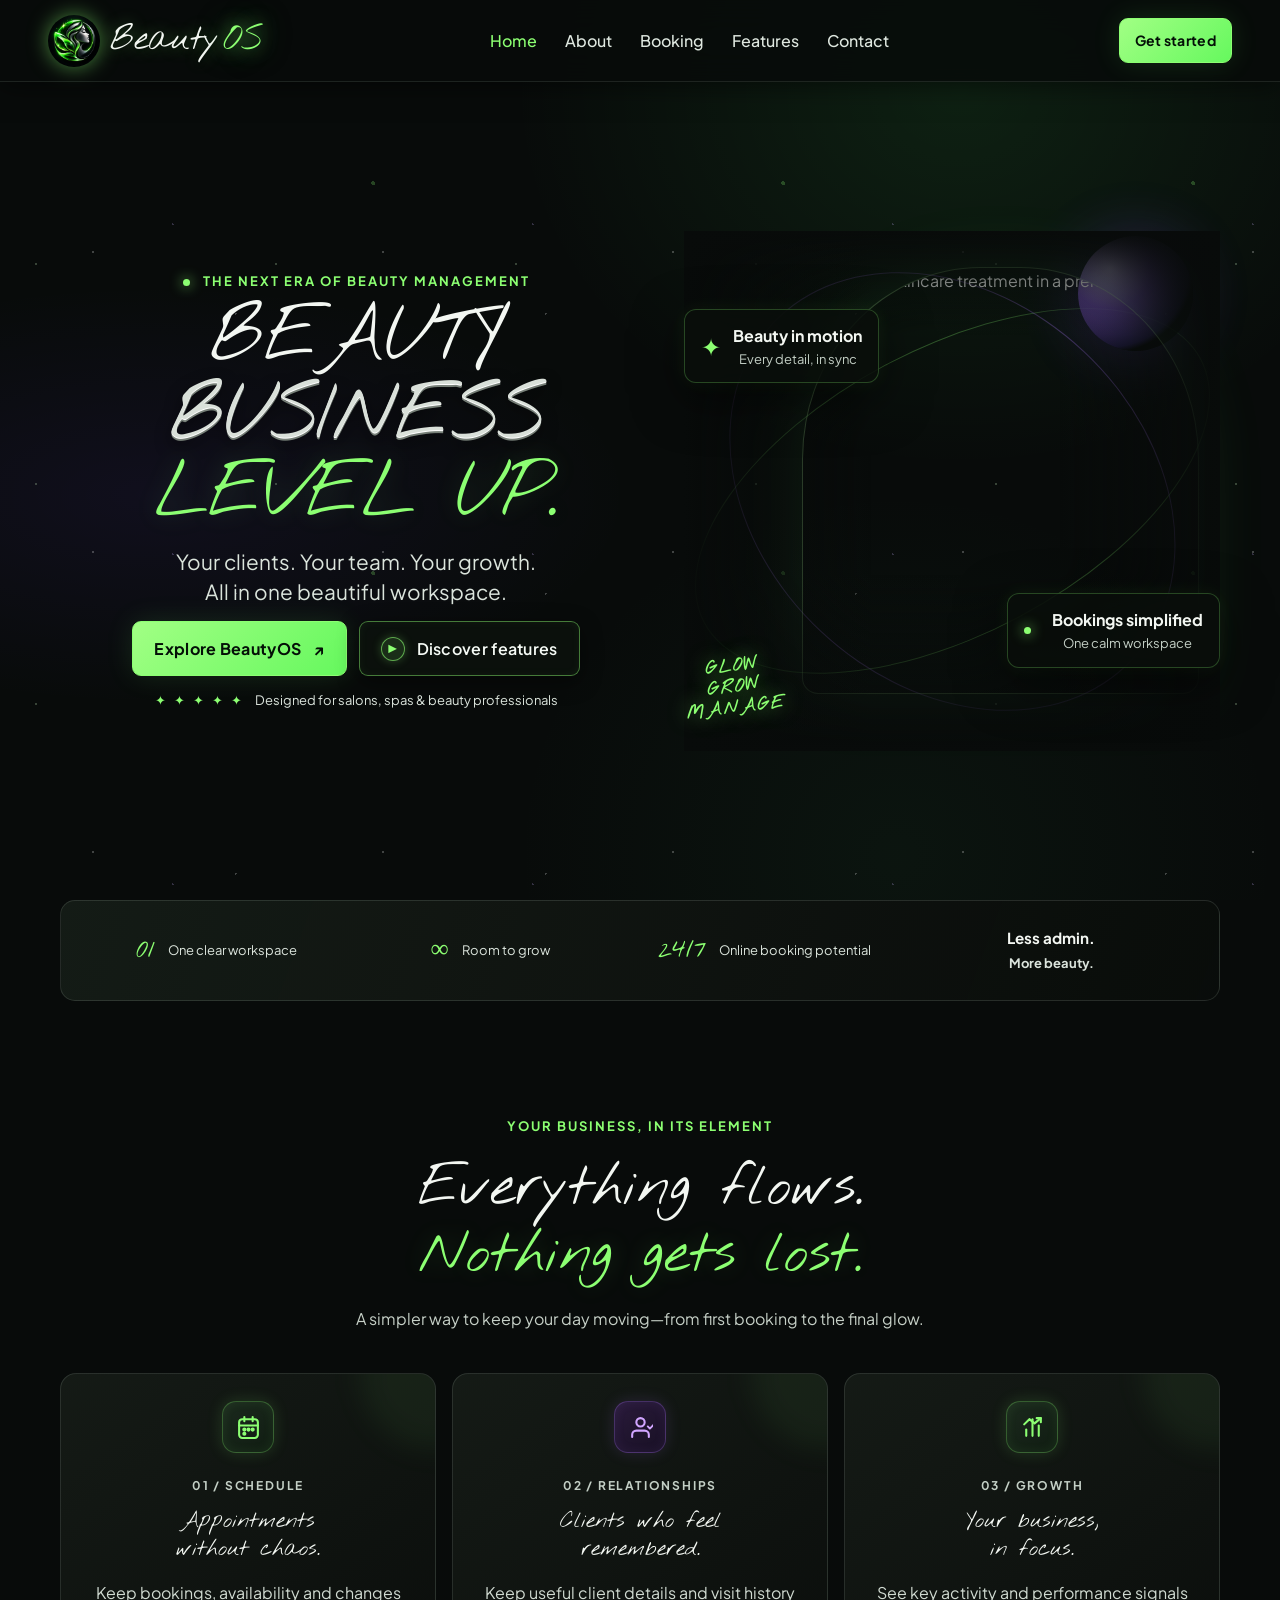
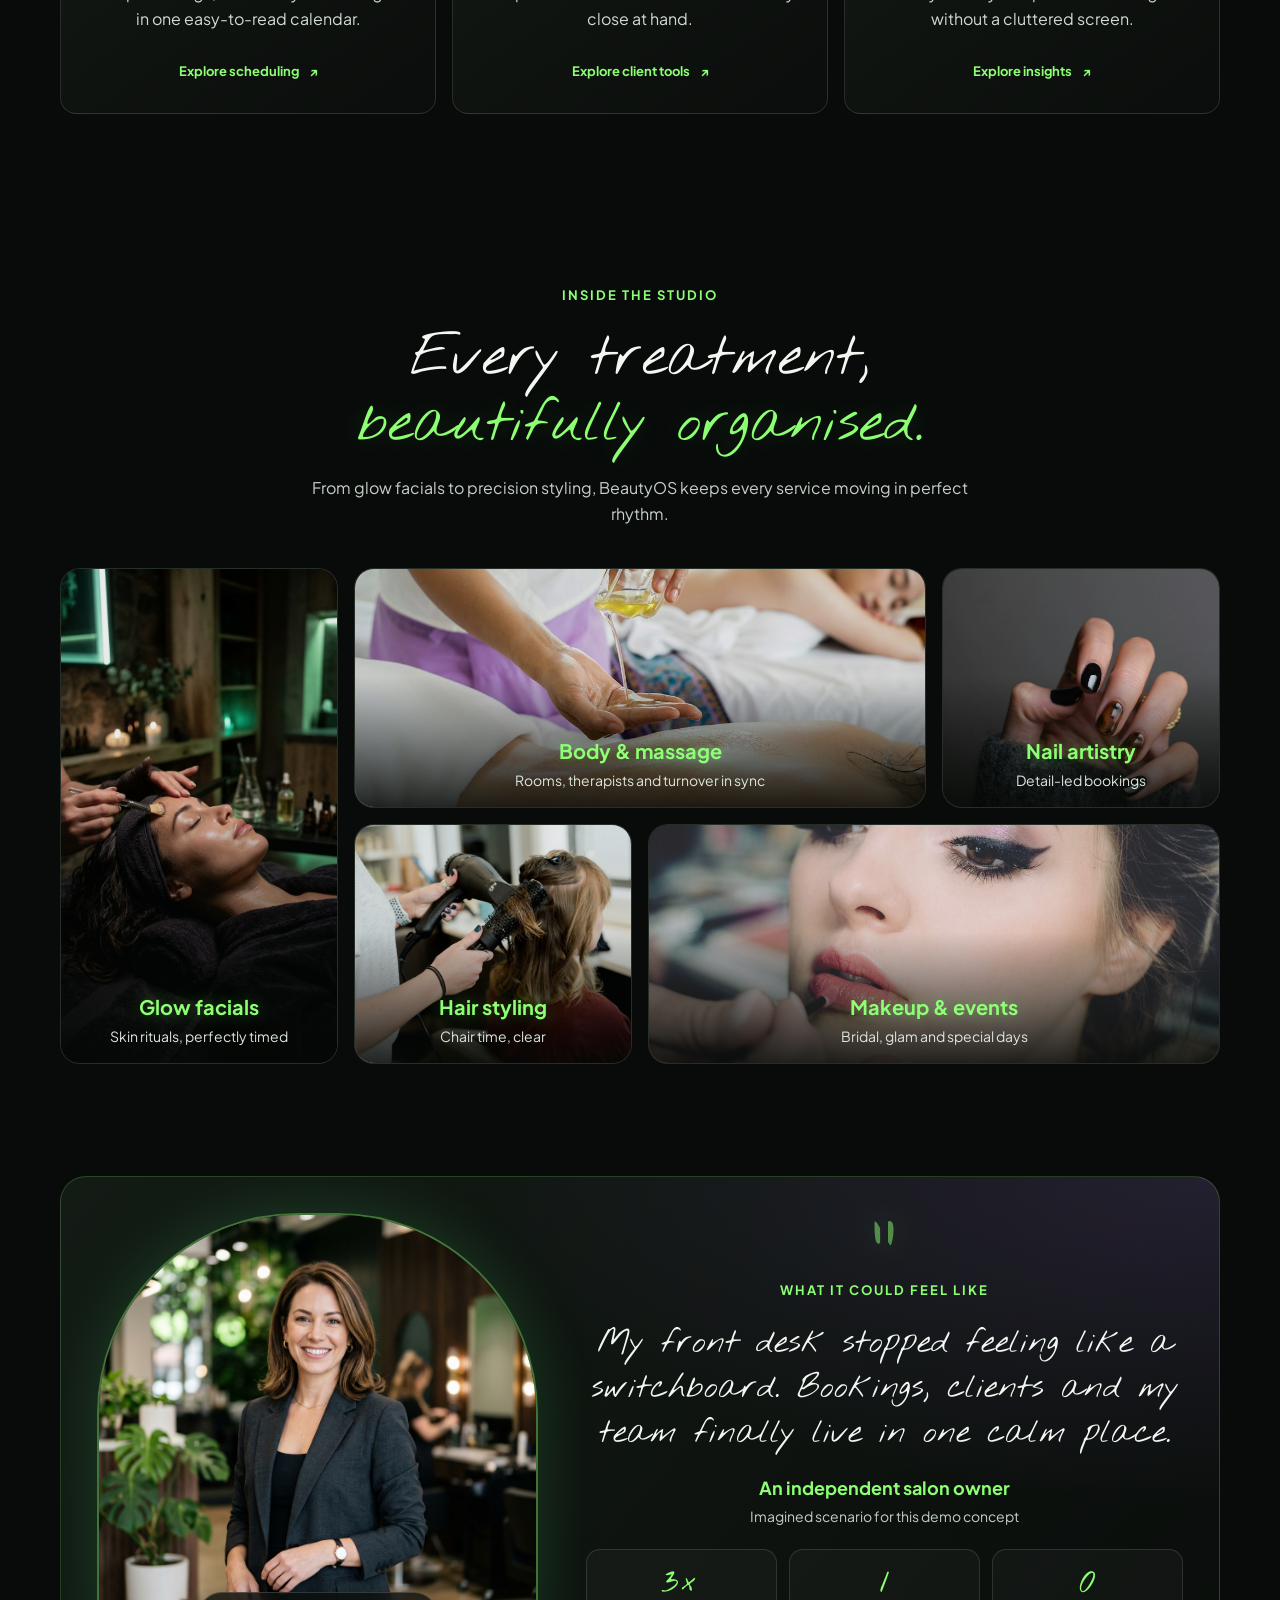
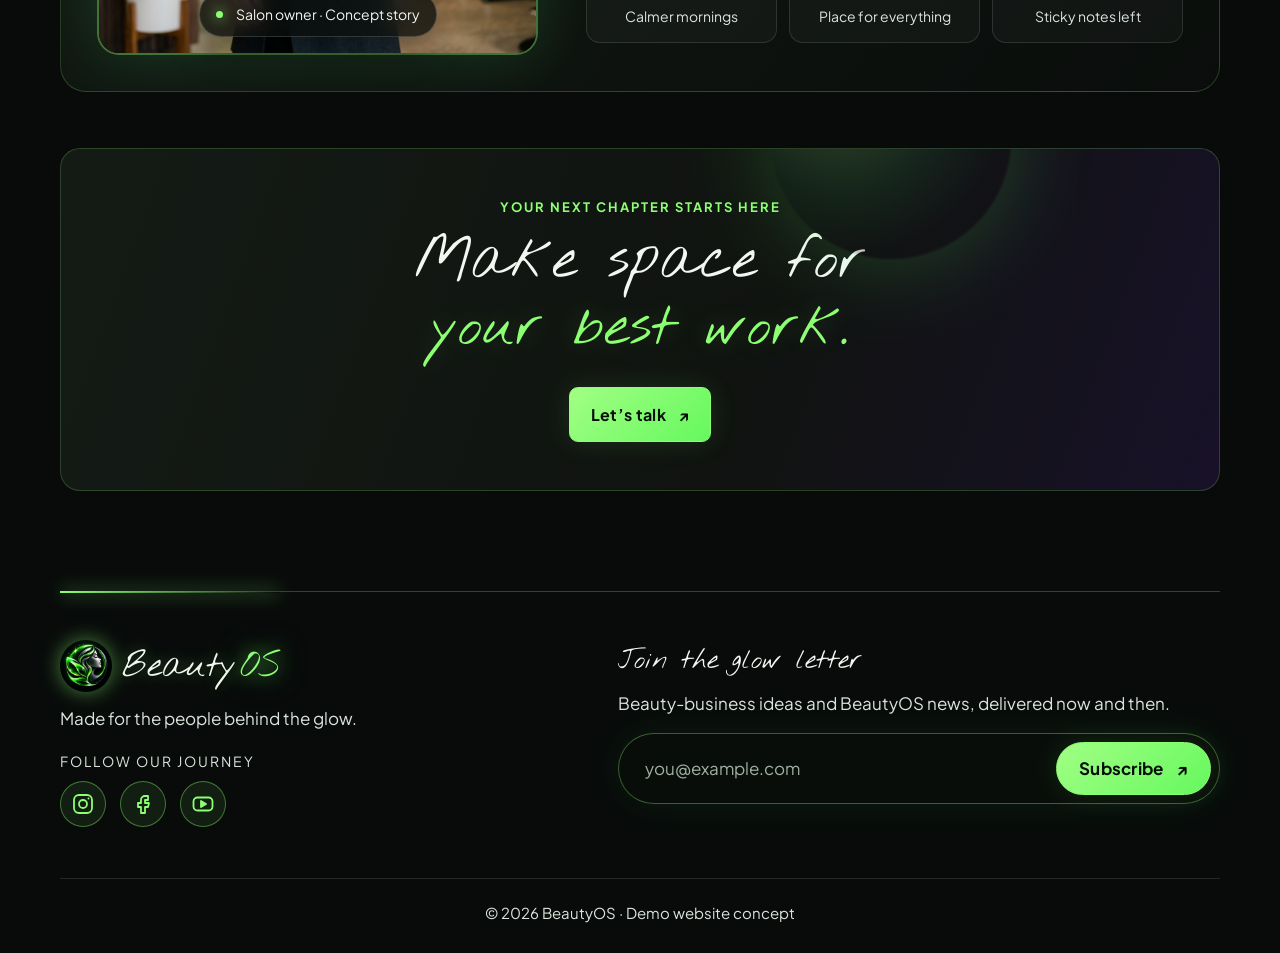
==== commit 8a43cfc3: "intfirst" ====
--- a/index.html
+++ b/index.html
@@ -12,7 +12,7 @@
   <link rel="apple-touch-icon" href="assets/logo.png">
   <link rel="preconnect" href="https://fonts.googleapis.com">
   <link rel="preconnect" href="https://fonts.gstatic.com" crossorigin>
-  <link href="https://fonts.googleapis.com/css2?family=Nothing+You+Could+Do&display=swap" rel="stylesheet">
+  <link href="https://fonts.googleapis.com/css2?family=Nothing+You+Could+Do&family=Outfit:wght@400;500;600;700;800;900&family=Plus+Jakarta+Sans:wght@400;500;600;700;800&display=swap" rel="stylesheet">
   <link rel="stylesheet" href="styles.css">
 </head>
 
--- a/styles.css
+++ b/styles.css
@@ -1,7 +1,8 @@
 /* BeautyOS — Dark Galaxy, Neon Green, Metallic Grey Design System */
-@import url('https://fonts.googleapis.com/css2?family=Nothing+You+Could+Do&family=Orbitron:wght@500;600;700;800;900&family=Space+Grotesk:wght@400;500;600;700&display=swap');
+@import url('https://fonts.googleapis.com/css2?family=Nothing+You+Could+Do&family=Outfit:wght@400;500;600;700;800;900&family=Plus+Jakarta+Sans:wght@400;500;600;700;800&display=swap');
 
 :root {
+  color-scheme: dark;
   --bg: #080b0a;
   --panel: #101512;
   --panel2: #151b17;
@@ -13,7 +14,8 @@
   --purple: #b17cff;
   --font-logo: 'Nothing You Could Do', cursive;
   --font-display: 'Nothing You Could Do', cursive;
-  --font-body: 'Nothing You Could Do', cursive;
+  --font-body: 'Plus Jakarta Sans', -apple-system, BlinkMacSystemFont, 'Segoe UI', Roboto, sans-serif;
+  --font-accent: 'Nothing You Could Do', cursive;
   --header-height: 82px;
   --header-height-mobile: 70px;
 }
@@ -839,14 +841,76 @@
 .step.active {
   background: var(--green);
   border-color: var(--green);
-  color: #071007;
+  color: #04100a !important;
+  font-weight: 800;
 }
 
 .step small {
   font-size: 12px;
   white-space: nowrap;
-  color: #a7b3a8;
-  font-weight: 500;
+  color: #cdd7ce;
+  font-weight: 600;
+}
+
+.step.active small {
+  color: #04100a !important;
+  font-weight: 700;
+}
+
+/* Service Preview banner inside booking panel */
+.booking-service-preview {
+  display: flex;
+  align-items: center;
+  gap: 14px;
+  padding: 10px 14px;
+  margin: 0 0 16px;
+  border-radius: 14px;
+  background: rgba(140, 255, 114, 0.06);
+  border: 1px solid rgba(140, 255, 114, 0.22);
+  text-align: left;
+  transition: border-color 0.3s, box-shadow 0.3s;
+}
+
+.booking-service-preview:hover {
+  border-color: rgba(140, 255, 114, 0.45);
+  box-shadow: 0 6px 20px rgba(81, 237, 118, 0.1);
+}
+
+.booking-preview-thumb {
+  width: 52px;
+  height: 52px;
+  border-radius: 10px;
+  object-fit: cover;
+  flex: none;
+  border: 1px solid rgba(140, 255, 114, 0.35);
+  box-shadow: 0 4px 12px rgba(0, 0, 0, 0.4);
+}
+
+.booking-preview-info {
+  display: flex;
+  flex-direction: column;
+  gap: 2px;
+  min-width: 0;
+}
+
+.booking-preview-tag {
+  display: inline-flex;
+  align-items: center;
+  gap: 6px;
+  font-size: 11px;
+  letter-spacing: 1.2px;
+  color: var(--green);
+  text-transform: uppercase;
+  font-weight: 700;
+}
+
+.booking-preview-title {
+  font-size: 15px;
+  color: #f3f7f2;
+  font-weight: 600;
+  white-space: nowrap;
+  overflow: hidden;
+  text-overflow: ellipsis;
 }
 
 .booking-panel label, .contact-form label {
@@ -866,6 +930,84 @@
   font-size: 14px;
   outline: none;
   transition: border-color 0.2s, box-shadow 0.2s;
+}
+
+/* Custom dropdown arrow for all select elements */
+.booking-panel select, .contact-form select, select {
+  appearance: none;
+  -webkit-appearance: none;
+  -moz-appearance: none;
+  background-image: url("data:image/svg+xml,%3Csvg xmlns='http://www.w3.org/2000/svg' width='18' height='18' viewBox='0 0 24 24' fill='none' stroke='%238cff72' stroke-width='2.4' stroke-linecap='round' stroke-linejoin='round'%3E%3Cpath d='M6 9l6 6 6-6'/%3E%3C/svg%3E");
+  background-repeat: no-repeat;
+  background-position: right 14px center;
+  background-size: 18px 18px;
+  padding-right: 44px !important;
+  cursor: pointer;
+}
+
+.booking-panel select:hover, .contact-form select:hover {
+  border-color: rgba(140, 255, 114, 0.45);
+  background-image: url("data:image/svg+xml,%3Csvg xmlns='http://www.w3.org/2000/svg' width='18' height='18' viewBox='0 0 24 24' fill='none' stroke='%23a1ff84' stroke-width='2.8' stroke-linecap='round' stroke-linejoin='round'%3E%3Cpath d='M6 9l6 6 6-6'/%3E%3C/svg%3E");
+}
+
+/* Date Field Wrap & Prominent Vector Calendar Icon */
+.date-field-wrap {
+  position: relative;
+  display: flex;
+  align-items: center;
+  width: 100%;
+}
+
+.date-field-wrap input[type="date"] {
+  width: 100%;
+  color-scheme: dark !important;
+  padding-right: 48px !important;
+  cursor: pointer;
+}
+
+.date-picker-btn {
+  position: absolute;
+  right: 12px;
+  top: 50%;
+  transform: translateY(-50%);
+  display: flex;
+  align-items: center;
+  justify-content: center;
+  background: transparent;
+  border: none;
+  padding: 4px;
+  color: var(--green);
+  cursor: pointer;
+  z-index: 2;
+  transition: transform 0.2s ease, filter 0.2s ease, color 0.2s ease;
+}
+
+.date-picker-btn svg {
+  width: 22px;
+  height: 22px;
+  display: block;
+  stroke: var(--green);
+}
+
+.date-field-wrap:hover .date-picker-btn,
+.date-picker-btn:hover {
+  color: #a1ff84;
+  transform: translateY(-50%) scale(1.15);
+  filter: drop-shadow(0 0 8px rgba(140, 255, 114, 0.8));
+}
+
+/* Transparent native picker overlay so clicking on or near the icon opens the browser date popup */
+input[type="date"]::-webkit-calendar-picker-indicator {
+  position: absolute;
+  right: 0;
+  top: 0;
+  width: 48px;
+  height: 100%;
+  margin: 0;
+  padding: 0;
+  opacity: 0;
+  cursor: pointer;
+  z-index: 3;
 }
 
 .booking-panel input:focus, .booking-panel select:focus, .contact-form input:focus, .contact-form select:focus, .contact-form textarea:focus {
@@ -1293,29 +1435,83 @@
   }
 }
 
-/* ===== Global font enforcement: font-family: 'Nothing You Could Do', cursive; ===== */
-html, body, *, *::before, *::after, button, input, select, textarea, option, h1, h2, h3, h4, h5, h6, p, a, span, small, b, strong, li, label {
-  font-family: 'Nothing You Could Do', cursive !important;
-}
-/* Font only ships in regular weight; avoid fake-bold smearing */
-body { font-synthesis: none; font-size: 18px; }
-h1, h2, h3, strong, b, .button, .brand, .eyebrow, .card-kicker { font-weight: 400 !important; }
-/* Cursive needs normal tracking (previous tight tracking was for Orbitron) */
-.hero h1, .page-hero h1, .contact-copy h1 { letter-spacing: 0; line-height: 1.05; }
-.section-heading h2, .cta-band h2, .image-feature h2, .about-copy h2, .concept-panel h2 { letter-spacing: 0; }
-.eyebrow { letter-spacing: 1.5px; font-size: 14px; }
-.nav-links a { font-size: 17px; }
-.button { font-size: 17px; }
-.button-small { font-size: 15px; }
-.lead { font-size: 1.3rem; }
-.feature-card p:not(.card-kicker), .detail-card p { font-size: 17px; }
-.detail-card ul, .principle p, .principle b { font-size: 16px; }
-.booking-panel label, .contact-form label { font-size: 15px; }
-.booking-panel input, .booking-panel select, .contact-form input, .contact-form select, .contact-form textarea { font-size: 16px; }
-.card-kicker, .form-note, .step small, .floating-tag small, .contact-detail small, .footer small, .footer > div a, .footer p, .trust-line, .booking-photo-caption, .stats-strip span { font-size: 14px; }
-.floating-tag b, .contact-detail b { font-size: 16px; }
-.nav-links a { font-size: 17px; }
-.footer .brand { font-size: 2rem; }
+/* ===== Typography: Elements > 20px use previous font family --font-logo: 'Nothing You Could Do', cursive ===== */
+h1, h2, h3, h4, h5, h6,
+.hero h1, .page-hero h1, .contact-copy h1,
+.section-heading h2, .cta-band h2, .image-feature h2, .about-copy h2, .concept-panel h2, .faq-list h2, .visit-copy h2, .follow-steps h2,
+.feature-card h3, .vs-card h3, .biz-body h3, .day-card h3, .team-card h3, .tool-tile h3, .footer-news h3, .visit-card h3, .detail-card h3, .principle h3, .booking-panel h3, .contact-form h3,
+.menu-text b, .steps b, .road-card b, .spot-metrics strong, .spotlight-copy blockquote, .vs-badge, .step-num, .road-dot,
+.stats-strip strong, .quote-mark,
+.brand, .brand span, .footer .brand, .site-footer .brand {
+  font-family: var(--font-logo) !important;
+  font-weight: 400 !important;
+  letter-spacing: 0;
+  font-synthesis: none;
+}
+
+.hero h1, .page-hero h1, .contact-copy h1 {
+  line-height: 1.05;
+}
+
+.section-heading h2, .cta-band h2, .image-feature h2, .about-copy h2, .concept-panel h2 {
+  line-height: 1.15;
+}
+
+/* Readable UI & Body Typography for elements 20px and below */
+body {
+  font-family: var(--font-body);
+  font-size: 16px;
+  line-height: 1.6;
+}
+
+.eyebrow {
+  font-family: var(--font-body);
+  letter-spacing: 2px;
+  font-size: 13px;
+  font-weight: 700;
+  text-transform: uppercase;
+}
+
+.card-kicker {
+  font-family: var(--font-body);
+  letter-spacing: 1.8px;
+  font-size: 12px;
+  font-weight: 700;
+  text-transform: uppercase;
+}
+
+.nav-links a {
+  font-family: var(--font-body);
+  font-size: 16px;
+  font-weight: 500;
+}
+
+.button {
+  font-family: var(--font-body);
+  font-size: 16px;
+  font-weight: 600;
+  letter-spacing: 0.3px;
+}
+
+.button-small { font-size: 14px; }
+.lead { font-family: var(--font-body); font-size: 1.2rem; line-height: 1.6; }
+.feature-card p:not(.card-kicker), .detail-card p { font-family: var(--font-body); font-size: 16px; line-height: 1.6; }
+.detail-card ul, .principle p, .principle b { font-family: var(--font-body); font-size: 15px; line-height: 1.55; }
+.vs-card li, .biz-body li { font-family: var(--font-body); font-size: 16px; }
+.booking-panel label, .contact-form label { font-family: var(--font-body); font-size: 14px; font-weight: 600; }
+.booking-panel input, .booking-panel select, .contact-form input, .contact-form select, .contact-form textarea {
+  font-family: var(--font-body);
+  font-size: 15px;
+  font-weight: 500;
+}
+.form-note, .step small, .floating-tag small, .contact-detail small, .footer small, .footer p, .trust-line, .booking-photo-caption, .stats-strip span {
+  font-family: var(--font-body);
+  font-size: 13px;
+}
+.step { font-family: var(--font-body); font-size: 15px; }
+.step small { font-family: var(--font-body); font-size: 14px; }
+.floating-tag b, .contact-detail b { font-family: var(--font-body); font-size: 16px; font-weight: 700; }
+.footer .brand { font-size: 2.2rem; }
 
 /* ===== Center alignment for all main sections (header & footer unchanged) ===== */
 main { text-align: center; }
@@ -1575,10 +1771,37 @@
 
 /* --- Features: Versus --- */
 .versus { display: grid; grid-template-columns: 1fr auto 1fr; gap: 0; align-items: stretch; }
-.vs-card { padding: 34px 30px; border-radius: 22px; border: 1px solid var(--line); }
-.vs-card h3 { font-size: 1.9rem; margin: 0 0 18px; }
-.vs-card ul { list-style: none; margin: 0; padding: 0; display: grid; gap: 12px; }
-.vs-card li { display: flex; align-items: center; justify-content: center; gap: 12px; font-size: 17px; }
+.vs-card {
+  padding: 34px 30px;
+  border-radius: 22px;
+  border: 1px solid var(--line);
+  display: flex;
+  flex-direction: column;
+  align-items: center;
+  text-align: center;
+}
+.vs-card h3 { font-size: 1.9rem; margin: 0 0 20px; }
+.vs-card ul,
+.vs-list {
+  list-style: none;
+  margin: 0 auto;
+  padding: 0;
+  display: flex;
+  flex-direction: column;
+  gap: 14px;
+  width: fit-content;
+  max-width: 100%;
+  text-align: left;
+}
+.vs-card li {
+  display: flex;
+  align-items: center;
+  justify-content: flex-start;
+  text-align: left;
+  gap: 12px;
+  font-size: 17px;
+  width: 100%;
+}
 .vs-icon { display: inline-grid; place-items: center; width: 28px; height: 28px; border-radius: 50%; font-size: 14px; flex: none; }
 .vs-bad { background: linear-gradient(145deg, rgba(40,18,22,.7), rgba(14,10,11,.9)); border-color: rgba(255,120,130,.28); }
 .vs-bad h3 { color: #ff9aa4; }
@@ -1741,22 +1964,23 @@
   main .hero-visual { height: min(520px, calc(100vh - var(--header-height) - 40px)); }
 }
 
-/* --- Stronger, clearer text (font ships in one thin weight) --- */
-body { -webkit-text-stroke: .35px currentColor; }
+/* --- Clean, crisp modern typography rendering --- */
+body, button, input, select, textarea {
+  -webkit-font-smoothing: antialiased;
+  -moz-osx-font-smoothing: grayscale;
+  text-rendering: optimizeLegibility;
+}
 h1, h2, h3 { -webkit-text-stroke: 0; }
-small, label, .eyebrow, .card-kicker, .form-note, .trust-line, .menu-text small, .stats-strip span, .floating-tag small, .chip small,
-.step small, .booking-photo-caption, .contact-detail small, .footer small, .footer p, .footer > div a, .spot-by small, .spot-metrics span, .team-role {
-  -webkit-text-stroke: .7px currentColor;
-}
+
 /* Primary solid buttons: crisp dark ink on neon green background */
-.button:not(.button-ghost) { color: #041007 !important; -webkit-text-stroke: .6px #041007 !important; }
-.button:not(.button-ghost):hover { color: #041007 !important; -webkit-text-stroke: .6px #041007 !important; filter: brightness(1.05) saturate(1.15); }
+.button:not(.button-ghost) { color: #041007 !important; font-weight: 700; }
+.button:not(.button-ghost):hover { color: #041007 !important; filter: brightness(1.05) saturate(1.15); }
 
 /* Ghost buttons: luminous high-contrast text and glowing border, always visible on dark background */
 .button.button-ghost,
 .button-ghost {
   color: #f5faf5 !important;
-  -webkit-text-stroke: .45px currentColor !important;
+  font-weight: 600;
   background: rgba(12, 18, 14, 0.85) !important;
   border: 1.5px solid rgba(140, 255, 114, 0.45) !important;
   box-shadow: 0 6px 22px rgba(0, 0, 0, 0.45), inset 0 0 10px rgba(140, 255, 114, 0.05) !important;
@@ -1774,7 +1998,6 @@
 .button.button-ghost:hover,
 .button-ghost:hover {
   color: #ffffff !important;
-  -webkit-text-stroke: .5px #ffffff !important;
   background: rgba(140, 255, 114, 0.18) !important;
   border-color: var(--green) !important;
   box-shadow: 0 0 28px rgba(140, 255, 114, 0.35), 0 8px 24px rgba(0, 0, 0, 0.5) !important;
@@ -1786,15 +2009,14 @@
   background: var(--green) !important;
   border-color: var(--green) !important;
   color: #041007 !important;
-  -webkit-text-stroke: .6px #041007 !important;
-}
-
-.nav-links a:not(.button), .brand { -webkit-text-stroke: .5px currentColor; }
+}
+
+.nav-links a:not(.button) { -webkit-text-stroke: 0; font-weight: 500; }
 .brand { -webkit-text-stroke: 0; }
 .muted { color: #c6d0c7; }
 .lead { color: #dbe4dc; }
 .card-kicker, .contact-detail small, .floating-tag small, .chip small, .menu-text small, .spot-by small { color: #c3cfc5; }
-.trust-line, .stats-strip span, .footer p, .footer > div a, .footer small, .form-note, .step small, .principle p, .spot-metrics span { color: #dbe4dc !important; }
+.trust-line, .stats-strip span, .footer p, .footer > div a:not(.social-link), .footer small, .form-note, .step:not(.active) small, .principle p, .spot-metrics span { color: #dbe4dc !important; }
 .feature-card p:not(.card-kicker), .detail-card p, .detail-card ul, .about-copy > p:not(.eyebrow), .faq-list details p, .road-card p, .steps p, .team-card > p:last-child { color: #d0dad1; }
 .nav-links a:not(.button) { color: #dfe8e0; }
 .nav-links a:not(.button):hover, .nav-links a:not(.button).active { color: var(--green); }
@@ -1832,21 +2054,92 @@
 .faq-list summary:hover::after { background: rgba(140,255,114,.3); }
 .faq-list details p { text-align: left; padding: 0 28px 22px; }
 
-/* --- Booking step indicator: labels no longer overlap the circles --- */
-.step { width: auto; min-width: 36px; height: 38px; padding: 0 14px; border-radius: 999px; gap: 8px; white-space: nowrap; font-size: 15px; }
-.step small { font-size: 14px; }
-.step.active small { color: #04100a; }
+/* --- Booking step indicator: high contrast and bold labels --- */
+.step {
+  width: auto;
+  min-width: 36px;
+  height: 38px;
+  padding: 0 14px;
+  border-radius: 999px;
+  gap: 8px;
+  white-space: nowrap;
+  font-size: 15px;
+  display: inline-flex;
+  align-items: center;
+  justify-content: center;
+  border: 1px solid rgba(193, 214, 197, 0.25);
+  background: rgba(22, 29, 23, 0.7);
+  color: #cdd7ce;
+  font-weight: 700;
+}
+.step small {
+  font-size: 14px;
+  color: #cdd7ce !important;
+  font-weight: 600;
+}
+.step.active {
+  background: var(--green) !important;
+  border-color: var(--green) !important;
+  color: #04100a !important;
+  font-weight: 800;
+  box-shadow: 0 0 18px rgba(140, 255, 114, 0.45);
+}
+.step.active small {
+  color: #04100a !important;
+  font-weight: 700;
+  -webkit-text-stroke: 0.35px #04100a;
+}
 .form-progress > i { min-width: 10px; }
 
-/* --- Contact: aligned details + social icons --- */
+/* --- Contact & Footer: aligned details + social icons --- */
 main .contact-detail { width: min(100%, 400px); margin-left: auto; margin-right: auto; justify-content: flex-start; }
 .contact-detail b { font-size: 16px; }
 .follow-us { margin-top: 30px; }
 .follow-us .eyebrow { margin-bottom: 14px; font-size: 15px; }
 .social-row { display: flex; flex-wrap: wrap; gap: 14px; justify-content: center; }
-.social-link { width: 52px; height: 52px; display: grid; place-items: center; border-radius: 50%; border: 1px solid rgba(140,255,114,.4); background: rgba(140,255,114,.08); color: var(--green); transition: transform .3s, background .3s, color .3s, box-shadow .3s; }
-.social-link svg { width: 24px; height: 24px; }
-.social-link:hover { transform: translateY(-5px) scale(1.06); background: var(--green); color: #04100a; box-shadow: 0 10px 28px rgba(140,255,114,.4); }
+.social-link {
+  width: 52px;
+  height: 52px;
+  display: grid;
+  place-items: center;
+  border-radius: 50%;
+  border: 1px solid rgba(140, 255, 114, 0.4);
+  background: rgba(140, 255, 114, 0.08);
+  color: var(--green) !important;
+  transition: transform 0.3s ease, background 0.3s ease, color 0.3s ease, box-shadow 0.3s ease, border-color 0.3s ease;
+}
+.social-link svg {
+  width: 24px;
+  height: 24px;
+  stroke: currentColor;
+  transition: stroke 0.25s ease, fill 0.25s ease, color 0.25s ease;
+}
+.social-link:hover,
+.footer-social .social-link:hover {
+  transform: translateY(-5px) scale(1.08);
+  background: var(--green) !important;
+  border-color: var(--green) !important;
+  color: #04100a !important;
+  box-shadow: 0 10px 28px rgba(140, 255, 114, 0.55);
+}
+.social-link:hover svg,
+.footer-social .social-link:hover svg {
+  stroke: #04100a !important;
+  color: #04100a !important;
+}
+.social-link:hover svg path,
+.social-link:hover svg rect,
+.social-link:hover svg circle,
+.footer-social .social-link:hover svg path,
+.footer-social .social-link:hover svg rect,
+.footer-social .social-link:hover svg circle {
+  stroke: #04100a !important;
+}
+.social-link:hover svg [fill="currentColor"],
+.footer-social .social-link:hover svg [fill="currentColor"] {
+  fill: #04100a !important;
+  stroke: none !important;
+}
 
 /* =====================================================================
    FOOTER (brand, social, newsletter), MAP, BACK TO TOP
@@ -1924,14 +2217,61 @@
 .biz-card img { position: absolute; inset: 0; width: 100%; height: 100%; object-fit: cover; filter: saturate(.9) brightness(.85); transition: transform .8s cubic-bezier(.2,.7,.2,1), filter .4s; }
 .biz-card:hover img { transform: scale(1.08); filter: saturate(1.05) brightness(.7); }
 .biz-card::after { content: ""; position: absolute; inset: 0; background: linear-gradient(0deg, rgba(5,8,6,.96) 0%, rgba(5,8,6,.75) 38%, rgba(5,8,6,.1) 75%); }
-.biz-body { position: relative; z-index: 2; width: 100%; padding: 22px 18px 24px; }
+.biz-body {
+  position: relative;
+  z-index: 2;
+  width: 100%;
+  padding: 22px 18px 24px;
+  display: flex;
+  flex-direction: column;
+  align-items: center;
+  text-align: center;
+}
 .biz-body h3 { margin: 0 0 6px; font-size: 1.9rem; color: var(--green); text-shadow: 0 0 18px rgba(140,255,114,.4); }
 .biz-body p { margin: 0 0 8px; font-size: 17px; line-height: 1.45; color: #f1f7f2; }
-.biz-body ul { list-style: none; margin: 0; padding: 0; display: grid; gap: 4px; font-size: 16px; color: #e3ece4; }
-.biz-body li::before { content: "\2713"; color: var(--green); margin-right: 8px; }
+.biz-body ul,
+.biz-list {
+  list-style: none;
+  margin: 8px auto 0;
+  padding: 0;
+  display: flex;
+  flex-direction: column;
+  gap: 5px;
+  font-size: 16px;
+  color: #e3ece4;
+  width: fit-content;
+  max-width: 100%;
+  text-align: left;
+}
+.biz-body li {
+  display: flex;
+  align-items: center;
+  justify-content: flex-start;
+  text-align: left;
+  width: 100%;
+  line-height: 1.4;
+}
+.biz-body li::before {
+  content: "\2713";
+  color: var(--green);
+  margin-right: 10px;
+  flex: none;
+  font-weight: 700;
+}
 @media (hover: hover) {
-  .biz-body ul { max-height: 0; opacity: 0; overflow: hidden; transition: max-height .5s ease, opacity .4s ease; }
-  .biz-card:hover .biz-body ul { max-height: 140px; opacity: 1; }
+  .biz-body ul,
+  .biz-list {
+    max-height: 0;
+    opacity: 0;
+    overflow: hidden;
+    transition: max-height .5s ease, opacity .4s ease, margin .4s ease;
+  }
+  .biz-card:hover .biz-body ul,
+  .biz-card:hover .biz-list {
+    max-height: 160px;
+    opacity: 1;
+    margin-top: 10px;
+  }
 }
 
 .day-grid { position: relative; display: grid; grid-template-columns: repeat(3, 1fr); gap: 22px; }
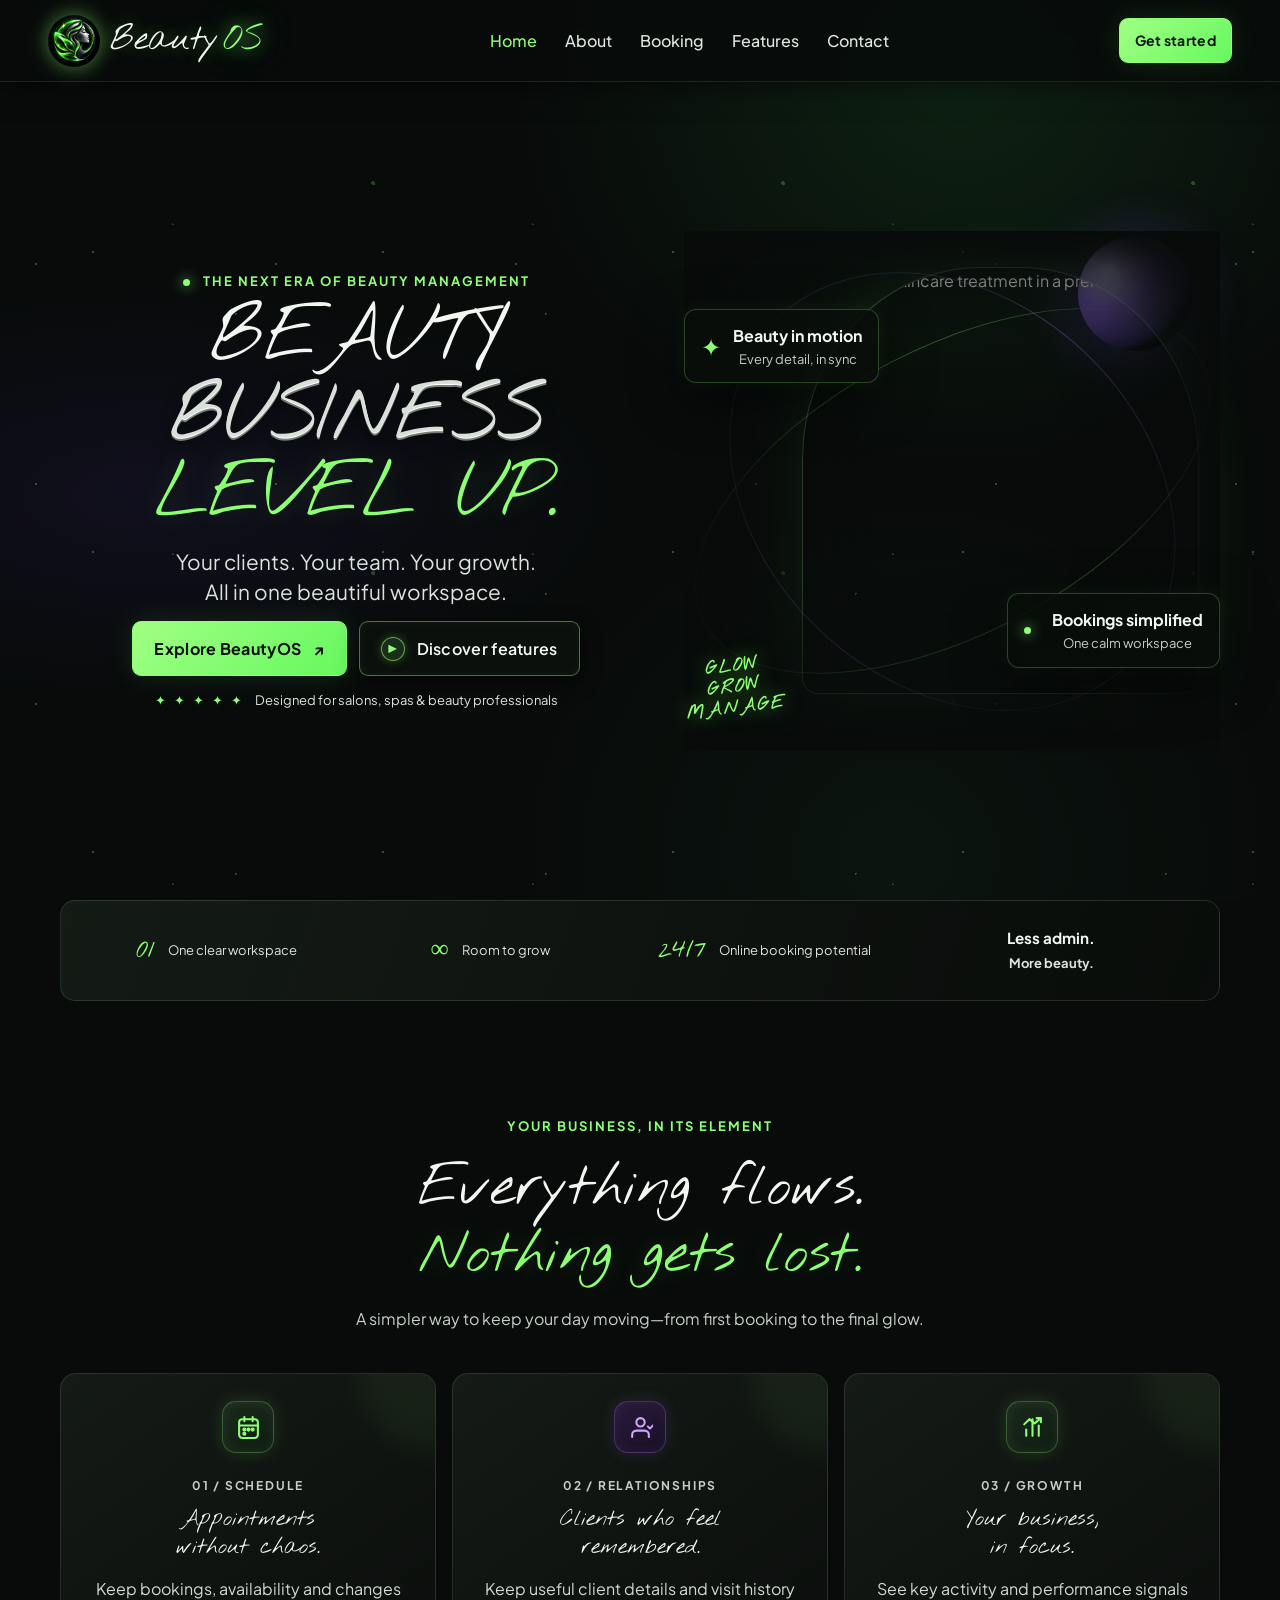
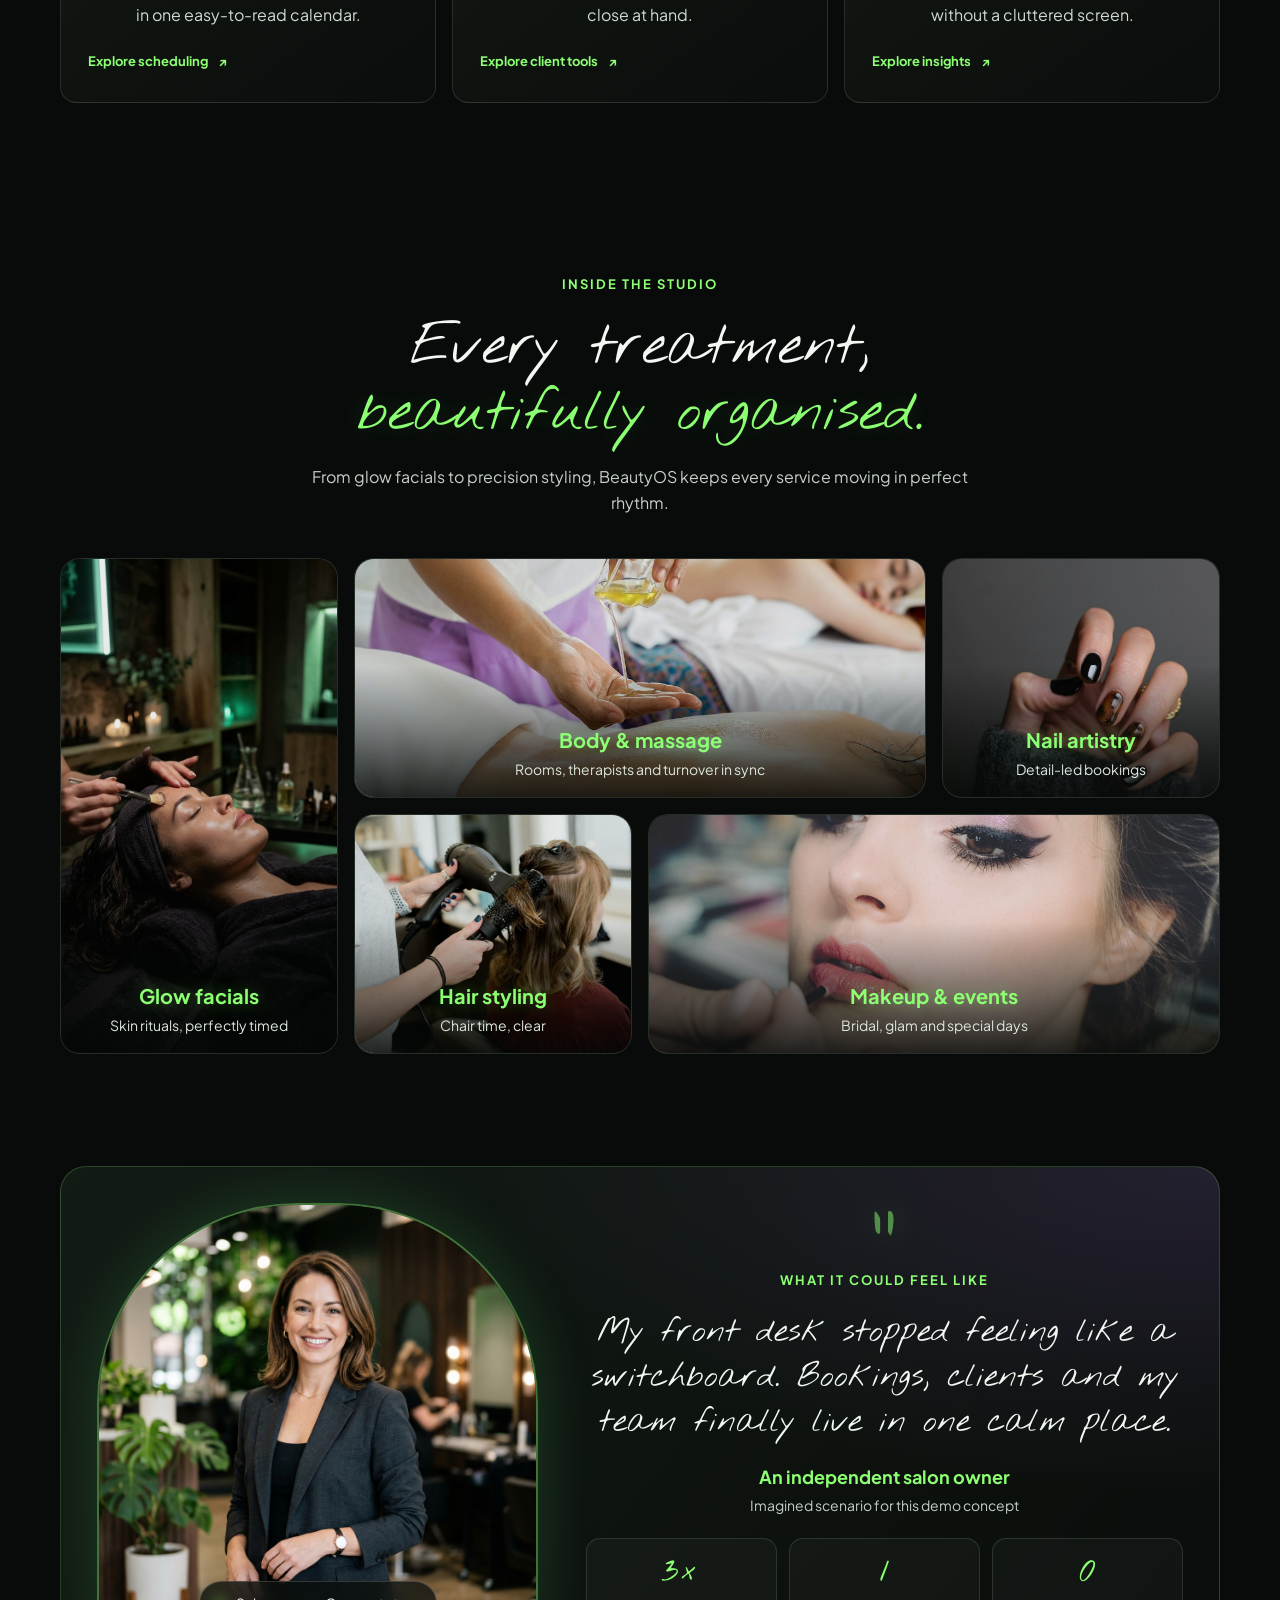
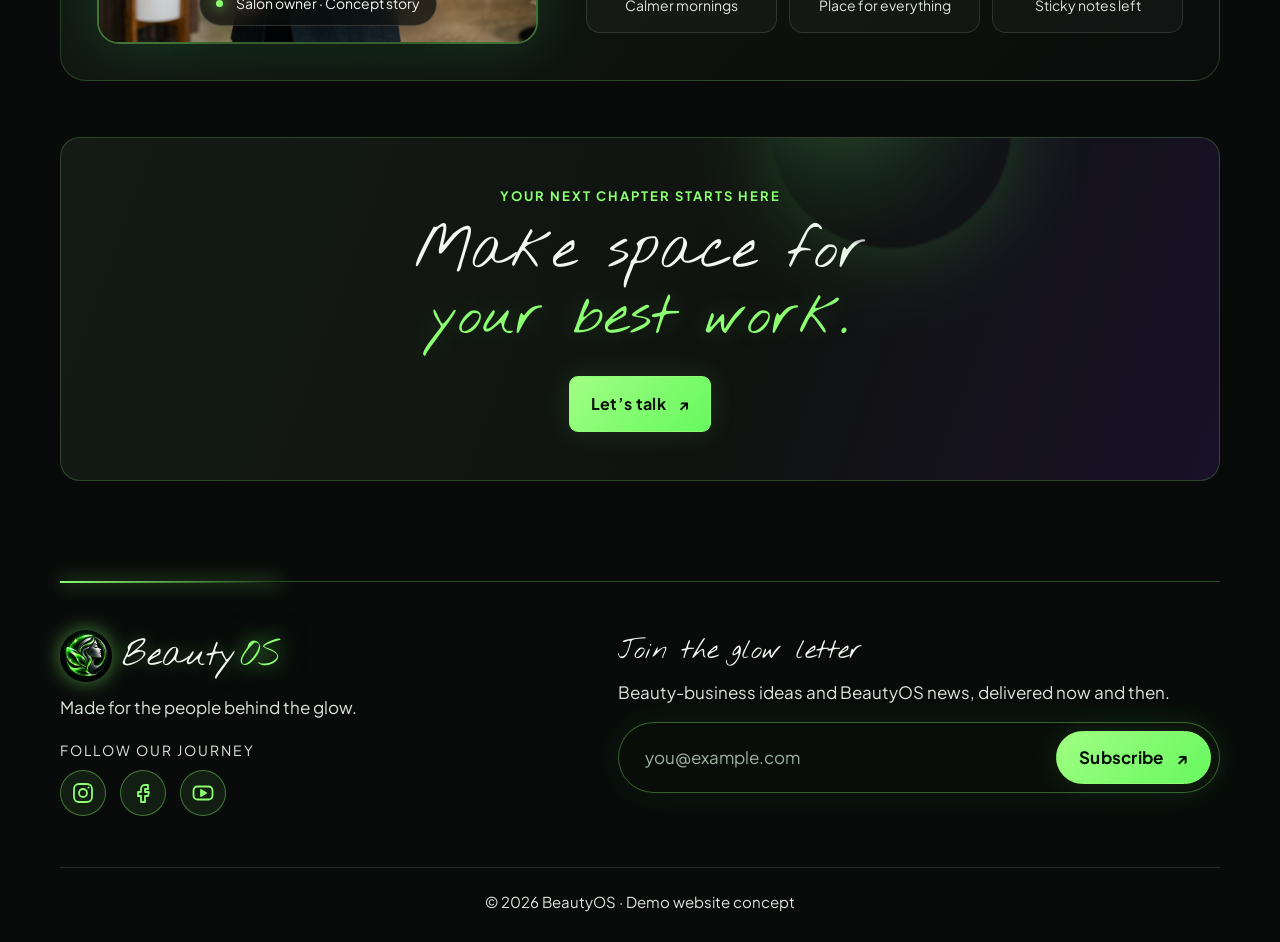
==== commit 350c953d: "alignmentfix" ====
--- a/index.html
+++ b/index.html
@@ -100,7 +100,7 @@
           <p class="card-kicker">01 / SCHEDULE</p>
           <h3>Appointments<br>without chaos.</h3>
           <p>Keep bookings, availability and changes in one easy-to-read calendar.</p>
-          <a href="features.html">Explore scheduling <span>↗</span></a>
+          <a class="feature-link" href="features.html">Explore scheduling <span>↗</span></a>
         </article>
         <article class="feature-card reveal delay-1">
           <div class="feature-icon purple-icon">
@@ -114,7 +114,7 @@
           <p class="card-kicker">02 / RELATIONSHIPS</p>
           <h3>Clients who feel<br>remembered.</h3>
           <p>Keep useful client details and visit history close at hand.</p>
-          <a href="features.html">Explore client tools <span>↗</span></a>
+          <a class="feature-link" href="features.html">Explore client tools <span>↗</span></a>
         </article>
         <article class="feature-card reveal delay-2">
           <div class="feature-icon green-icon">
@@ -130,7 +130,7 @@
           <p class="card-kicker">03 / GROWTH</p>
           <h3>Your business,<br>in focus.</h3>
           <p>See key activity and performance signals without a cluttered screen.</p>
-          <a href="features.html">Explore insights <span>↗</span></a>
+          <a class="feature-link" href="features.html">Explore insights <span>↗</span></a>
         </article>
       </div>
     </section>
--- a/styles.css
+++ b/styles.css
@@ -526,6 +526,12 @@
   transition: transform 0.3s, border-color 0.3s, box-shadow 0.3s;
 }
 
+.feature-card {
+  display: flex;
+  flex-direction: column;
+  height: 100%;
+}
+
 .feature-card::before, .detail-card::before {
   content: "";
   position: absolute;
@@ -598,23 +604,39 @@
   color: #879489;
 }
 
+.feature-card .card-kicker {
+  margin: 0 0 10px 0;
+}
+
 .feature-card h3 {
   font: 700 1.35rem / 1.3 var(--font-display);
-  margin: 12px 0;
-}
-
-.feature-card p:not(.card-kicker), .detail-card p {
+  margin: 0 0 14px 0;
+}
+
+.feature-card p:not(.card-kicker) {
+  margin: 0;
   font-size: 0.92rem;
   color: #aeb9b0;
 }
 
-.feature-card a, .text-link {
+.detail-card p {
+  font-size: 0.92rem;
+  color: #aeb9b0;
+}
+
+.feature-card a, .text-link, .feature-link {
   display: inline-flex;
   gap: 10px;
   color: var(--green);
   font-size: 13px;
   font-weight: 700;
   margin-top: 14px;
+}
+
+.feature-card a, .feature-card .feature-link {
+  margin-top: auto;
+  padding-top: 24px;
+  align-self: flex-start;
 }
 
 .cta-band {
@@ -2025,7 +2047,7 @@
 .feature-card:hover p:not(.card-kicker), .detail-card:hover p, .detail-card:hover li, .team-card:hover p, .road-step:hover .road-card p,
 .menu-item:hover small, .steps li:hover p, .faq-list details:hover p, .vs-card:hover li { color: #f1f7f2; }
 .feature-card:hover .card-kicker, .menu-item:hover .menu-time { color: var(--green); }
-.text-link:hover, .feature-card a:hover { color: #d4ffc9; }
+.text-link:hover, .feature-card a:hover, .feature-card .feature-link:hover { color: #d4ffc9; }
 .faq-list summary:hover { color: var(--green); }
 .road-step:hover .road-dot { background: var(--green); color: #04100a; -webkit-text-stroke: 1px #04100a; }
 .menu-item:hover .menu-text b, .team-card:hover h3, .road-step:hover .road-card b { color: #ffffff; }
